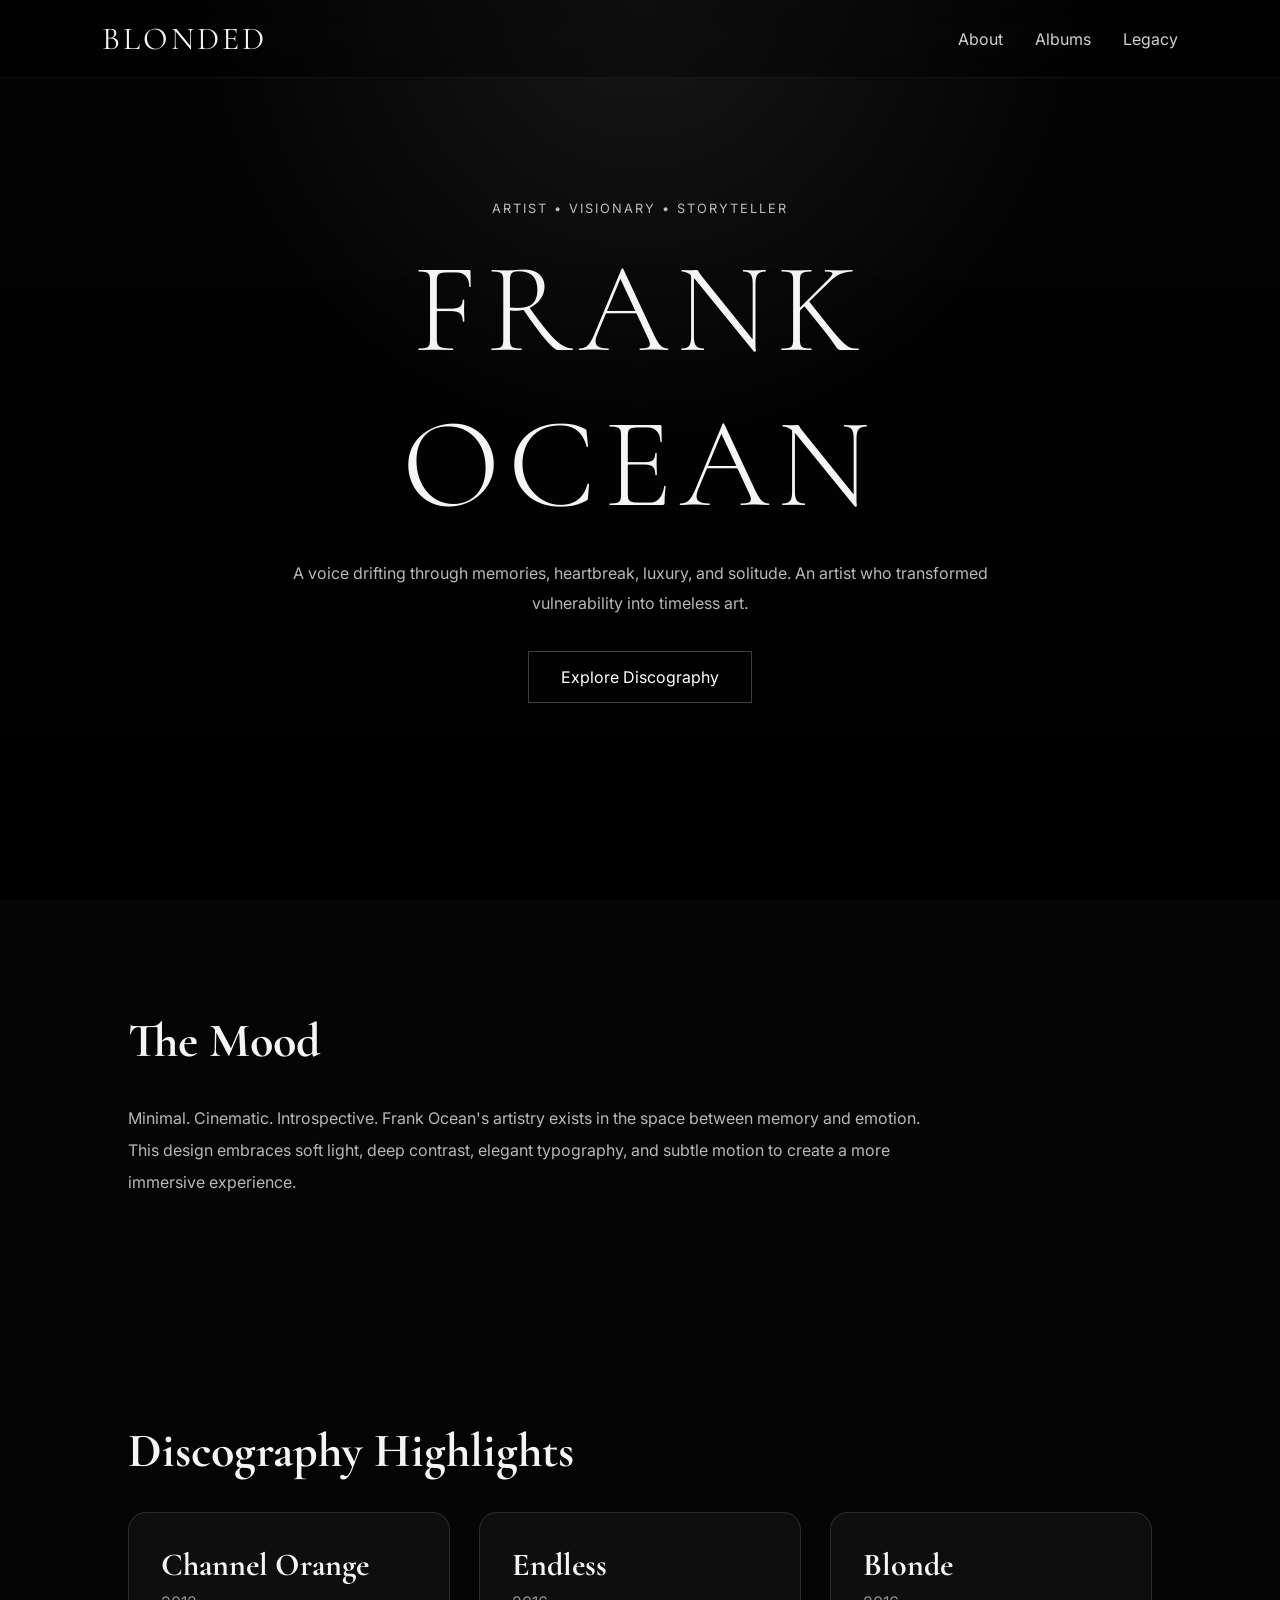
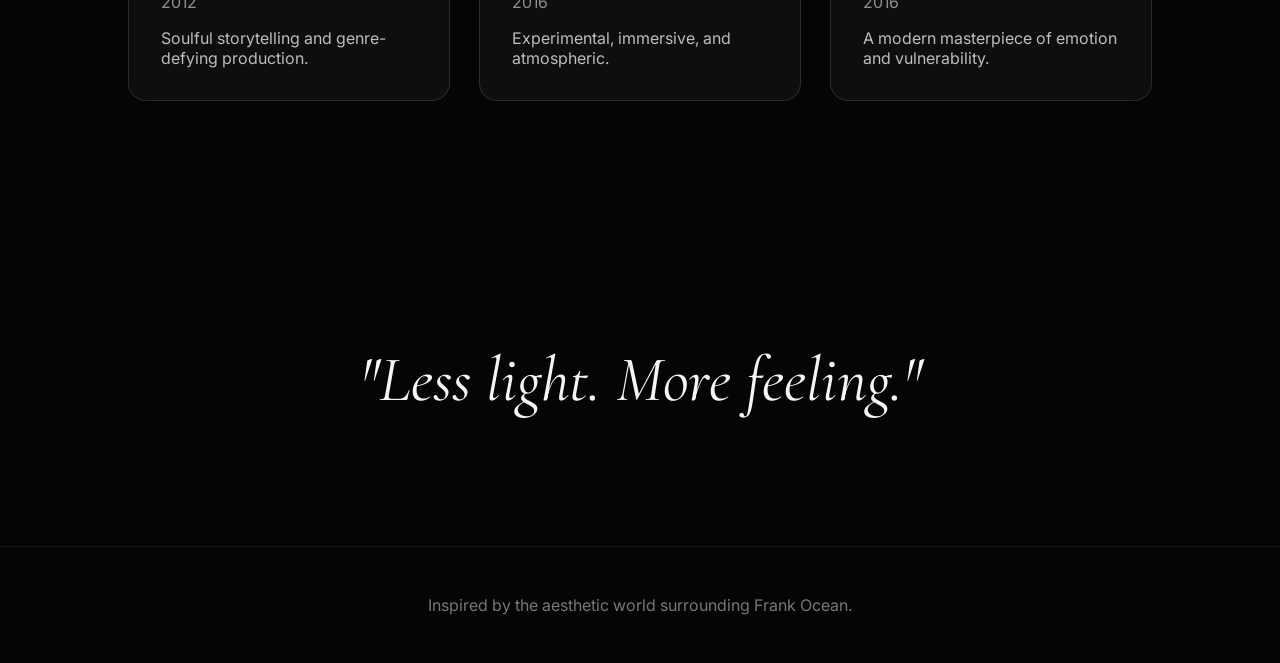
==== index.html @ 9915a0b8 "Add files via upload" ====
<!DOCTYPE html>
<html lang="en">
<head>
  <meta charset="UTF-8">
  <meta name="viewport" content="width=device-width, initial-scale=1.0">
  <title>Frank Ocean</title>

  <link rel="preconnect" href="https://fonts.googleapis.com">
  <link rel="preconnect" href="https://fonts.gstatic.com" crossorigin>
  <link href="https://fonts.googleapis.com/css2?family=Cormorant+Garamond:wght@300;400;600&family=Inter:wght@300;400;500;600&display=swap" rel="stylesheet">

  <link rel="stylesheet" href="styles.css">
</head>
<body>

<header>
  <nav class="navbar">
    <div class="logo">BLONDED</div>

    <ul class="nav-links">
      <li><a href="#about">About</a></li>
      <li><a href="#albums">Albums</a></li>
      <li><a href="#legacy">Legacy</a></li>
    </ul>
  </nav>
</header>

<main>
  <section class="hero">
    <div class="hero-content fade">
      <span class="hero-tag">Artist • Visionary • Storyteller</span>
      <h1>FRANK OCEAN</h1>

      <p>
        A voice drifting through memories, heartbreak, luxury, and solitude.
        An artist who transformed vulnerability into timeless art.
      </p>

      <a href="#albums" class="btn">Explore Discography</a>
    </div>
  </section>

  <section id="about" class="content-section fade">
    <h2 class="section-title">The Mood</h2>

    <p class="section-text">
      Minimal. Cinematic. Introspective. Frank Ocean's artistry exists in the
      space between memory and emotion. This design embraces soft light,
      deep contrast, elegant typography, and subtle motion to create a more
      immersive experience.
    </p>
  </section>

  <section id="albums" class="content-section fade">
    <h2 class="section-title">Discography Highlights</h2>

    <div class="albums-grid">
      <article class="album-card">
        <h3>Channel Orange</h3>
        <span>2012</span>
        <p>Soulful storytelling and genre-defying production.</p>
      </article>

      <article class="album-card">
        <h3>Endless</h3>
        <span>2016</span>
        <p>Experimental, immersive, and atmospheric.</p>
      </article>

      <article class="album-card">
        <h3>Blonde</h3>
        <span>2016</span>
        <p>A modern masterpiece of emotion and vulnerability.</p>
      </article>
    </div>
  </section>

  <section id="legacy" class="quote-section fade">
    <p>"Less light. More feeling."</p>
  </section>
</main>

<footer>
  <p>Inspired by the aesthetic world surrounding Frank Ocean.</p>
</footer>

<script>
const observer = new IntersectionObserver((entries) => {
  entries.forEach((entry) => {
    if (entry.isIntersecting) {
      entry.target.classList.add("show");
    }
  });
}, { threshold: 0.15 });

document.querySelectorAll(".fade").forEach((el) => observer.observe(el));
</script>

</body>
</html>
---- styles.css ----
*{
  margin:0;
  padding:0;
  box-sizing:border-box;
}

:root{
  --bg:#050505;
  --text:#f5f5f5;
  --muted:#b8b8b8;
  --card:rgba(255,255,255,.04);
  --border:rgba(255,255,255,.12);
}

html{
  scroll-behavior:smooth;
}

body{
  font-family:'Inter',sans-serif;
  color:var(--text);
  background:var(--bg);
  overflow-x:hidden;
}

body::before{
  content:"";
  position:fixed;
  inset:0;
  background:
    radial-gradient(circle at top, rgba(255,255,255,.08), transparent 40%),
    linear-gradient(to bottom, rgba(0,0,0,.15), rgba(0,0,0,.95));
  z-index:-2;
}

body::after{
  content:"";
  position:fixed;
  inset:0;
  background:url("https://images.unsplash.com/photo-1519608487953-e999c86e7455?auto=format&fit=crop&w=1500&q=80");
  background-size:cover;
  background-position:center;
  opacity:.1;
  filter:grayscale(100%);
  z-index:-3;
}

.navbar{
  position:fixed;
  top:0;
  width:100%;
  padding:1.2rem 8%;
  display:flex;
  justify-content:space-between;
  align-items:center;
  backdrop-filter:blur(14px);
  background:rgba(0,0,0,.35);
  border-bottom:1px solid rgba(255,255,255,.06);
  z-index:1000;
}

.logo{
  font-family:'Cormorant Garamond',serif;
  font-size:2rem;
  letter-spacing:3px;
}

.nav-links{
  display:flex;
  gap:2rem;
  list-style:none;
}

.nav-links a{
  color:#d0d0d0;
  text-decoration:none;
  transition:.3s;
}

.nav-links a:hover{
  color:white;
}

.hero{
  min-height:100vh;
  display:grid;
  place-items:center;
  text-align:center;
  padding:2rem;
}

.hero-content{
  max-width:850px;
}

.hero-tag{
  display:inline-block;
  margin-bottom:1rem;
  letter-spacing:2px;
  color:#bdbdbd;
  text-transform:uppercase;
  font-size:.8rem;
}

.hero h1{
  font-family:'Cormorant Garamond',serif;
  font-size:clamp(4rem,10vw,8rem);
  font-weight:300;
  letter-spacing:8px;
  margin-bottom:1rem;
}

.hero p{
  max-width:700px;
  margin:auto;
  color:var(--muted);
  line-height:1.9;
}

.btn{
  display:inline-block;
  margin-top:2rem;
  padding:.95rem 2rem;
  border:1px solid rgba(255,255,255,.25);
  color:white;
  text-decoration:none;
  transition:.35s;
}

.btn:hover{
  background:white;
  color:black;
  transform:translateY(-2px);
}

.content-section{
  padding:7rem 10%;
}

.section-title{
  font-family:'Cormorant Garamond',serif;
  font-size:3rem;
  margin-bottom:2rem;
}

.section-text{
  max-width:800px;
  color:var(--muted);
  line-height:2;
}

.albums-grid{
  display:grid;
  grid-template-columns:repeat(auto-fit,minmax(250px,1fr));
  gap:1.8rem;
}

.album-card{
  padding:2rem;
  background:var(--card);
  border:1px solid var(--border);
  border-radius:18px;
  transition:.35s;
}

.album-card:hover{
  transform:translateY(-8px);
  border-color:rgba(255,255,255,.3);
}

.album-card h3{
  font-family:'Cormorant Garamond',serif;
  font-size:2rem;
  margin-bottom:.5rem;
}

.album-card span{
  color:#8f8f8f;
}

.album-card p{
  margin-top:1rem;
  color:#bdbdbd;
}

.quote-section{
  text-align:center;
  padding:8rem 10%;
}

.quote-section p{
  font-family:'Cormorant Garamond',serif;
  font-size:clamp(2rem,5vw,4rem);
  font-style:italic;
}

footer{
  text-align:center;
  padding:3rem;
  color:#777;
  border-top:1px solid rgba(255,255,255,.08);
}

.fade{
  opacity:0;
  transform:translateY(40px);
  transition:all .9s ease;
}

.fade.show{
  opacity:1;
  transform:translateY(0);
}

@media (max-width:768px){
  .navbar{
    flex-direction:column;
    gap:1rem;
  }

  .nav-links{
    gap:1rem;
  }
}
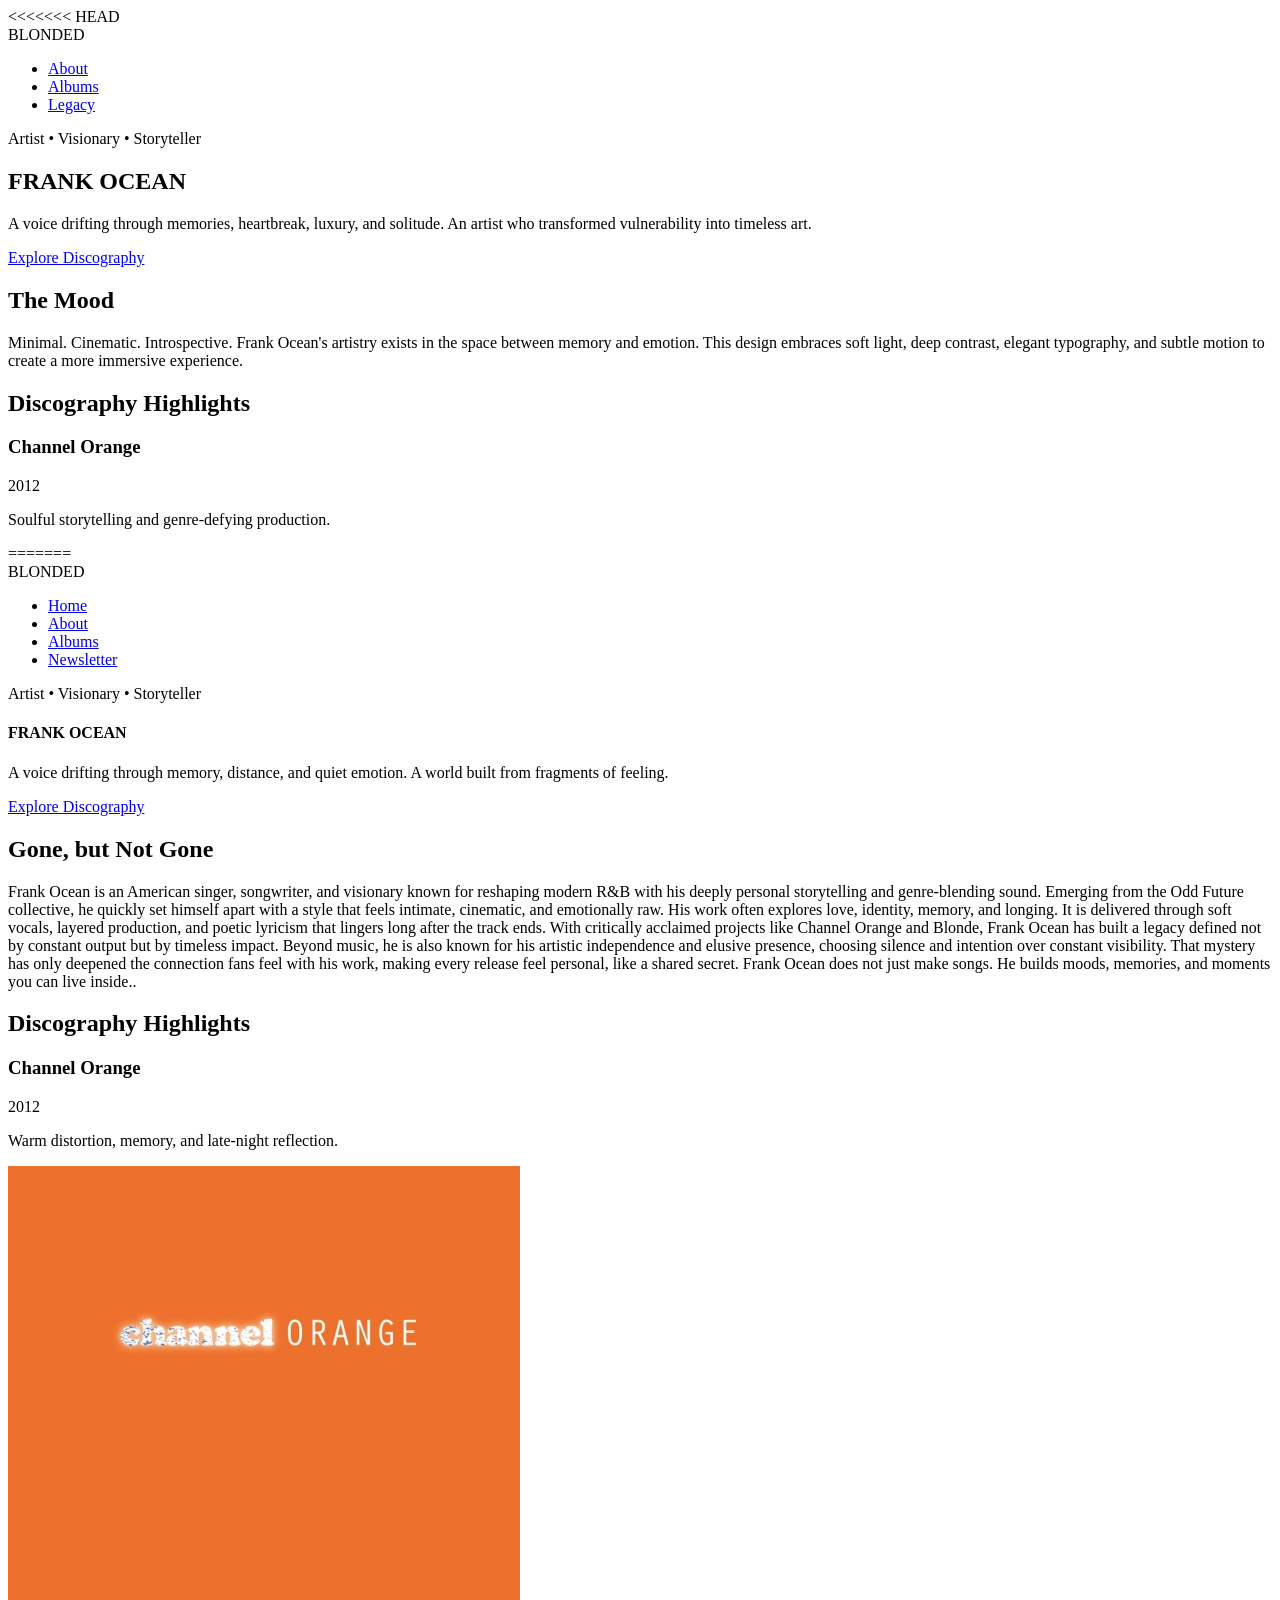
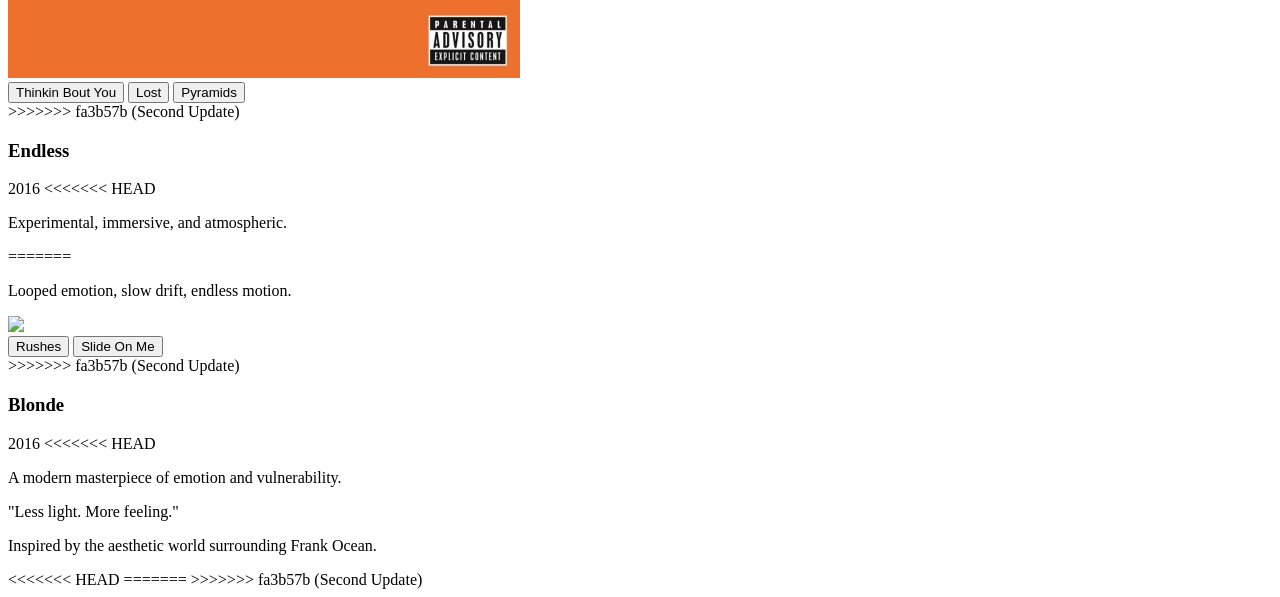
==== commit 4c21ad23: "Second Update" ====
--- a/index.html
+++ b/index.html
@@ -1,5 +1,6 @@
 <!DOCTYPE html>
 <html lang="en">
+<<<<<<< HEAD
 <head>
   <meta charset="UTF-8">
   <meta name="viewport" content="width=device-width, initial-scale=1.0">
@@ -59,17 +60,115 @@
         <h3>Channel Orange</h3>
         <span>2012</span>
         <p>Soulful storytelling and genre-defying production.</p>
+=======
+  
+  <head>
+    
+    <meta charset="UTF-8">
+    <meta name="viewport" content="width=device-width, initial-scale=1.0">
+    <title>Frank Ocean</title>
+
+    <link rel="preconnect" href="https://fonts.googleapis.com">
+    <link rel="preconnect" href="https://fonts.gstatic.com" crossorigin>
+    <link href="https://fonts.googleapis.com/css2?family=Cormorant+Garamond:wght@300;400;600&family=Inter:wght@300;400;500;600&display=swap" rel="stylesheet">
+    <link rel="stylesheet" href="styles.css">
+
+  </head>
+
+  <body>
+
+  <header>
+    <nav class="navbar">
+      <div class="logo">BLONDED</div>
+      <ul class="nav-links">
+        <li><a href="#home">Home</a></li>
+        <li><a href="#about">About</a></li>
+        <li><a href="#albums">Albums</a></li>
+        <li><a href="#newsletter">Newsletter</a></li>
+      </ul>
+    </nav>
+  </header>
+
+  <main>
+  
+<section id="home" class="home">
+  <div class="home-content fade">
+    <span class="home-tag">Artist • Visionary • Storyteller</span>
+    <h1>FRANK OCEAN</h1>
+    <p>
+      A voice drifting through memory, distance, and quiet emotion.
+      A world built from fragments of feeling.
+    </p>
+    <a href="#albums" class="btn">Explore Discography</a>
+  </div>
+</section>
+
+<section id="about" class="content-section fade">
+  <h2 class="section-title">Gone, but Not Gone</h2>
+  <p class="section-text"> Frank Ocean is an American singer, songwriter, and visionary known for reshaping modern R&B with his deeply personal storytelling and genre-blending sound. Emerging from the Odd Future collective, he quickly set himself apart with a style that feels intimate, cinematic, and emotionally raw. His work often explores love, identity, memory, and longing. It is delivered through soft vocals, layered production, and poetic lyricism that lingers long after the track ends. With critically acclaimed projects like Channel Orange and Blonde, Frank Ocean has built a legacy defined not by constant output but by timeless impact. Beyond music, he is also known for his artistic independence and elusive presence, choosing silence and intention over constant visibility. That mystery has only deepened the connection fans feel with his work, making every release feel personal, like a shared secret. Frank Ocean does not just make songs. He builds moods, memories, and moments you can live inside..</p>
+
+</section>
+
+<section id="albums" class="albums-section fade">
+  <div class="albums-container">
+
+    <h2 class="section-title">Discography Highlights</h2>
+
+    <div class="albums-grid">
+
+      <article class="album-card">
+        <h3>Channel Orange</h3>
+        <span>2012</span>
+        <p>Warm distortion, memory, and late-night reflection.</p>
+
+        <img src="imgs/channel ORANGE.jpg" class="album-thumb">
+
+        <div class="tracklist">
+
+          <button class="track-btn" data-title="Thinkin Bout You" data-audio="audio/thinkin.mp3" data-lyrics-id="thinkin">
+            Thinkin Bout You
+          </button>
+
+          <button class="track-btn" data-title="Lost" data-audio="audio/lost.mp3" data-lyrics-id="lost">
+            Lost
+          </button>
+
+          <button class="track-btn" data-title="Pyramids" data-audio="audio/pyramids.mp3" data-lyrics-id="pyramids">
+            Pyramids
+          </button>
+
+        </div>
+>>>>>>> fa3b57b (Second Update)
       </article>
 
       <article class="album-card">
         <h3>Endless</h3>
         <span>2016</span>
+<<<<<<< HEAD
         <p>Experimental, immersive, and atmospheric.</p>
+=======
+        <p>Looped emotion, slow drift, endless motion.</p>
+
+        <img src="imgs/endless.jpeg" class="album-thumb">
+
+        <div class="tracklist">
+
+          <button class="track-btn" data-title="Rushes" data-audio="audio/rushes.mp3" data-lyrics-id="rushes">
+            Rushes
+          </button>
+
+          <button class="track-btn" data-title="Slide On Me" data-audio="audio/slideonme.mp3" data-lyrics-id="slide">
+            Slide On Me
+          </button>
+
+        </div>
+>>>>>>> fa3b57b (Second Update)
       </article>
 
       <article class="album-card">
         <h3>Blonde</h3>
         <span>2016</span>
+<<<<<<< HEAD
         <p>A modern masterpiece of emotion and vulnerability.</p>
       </article>
     </div>
@@ -89,12 +188,164 @@
   entries.forEach((entry) => {
     if (entry.isIntersecting) {
       entry.target.classList.add("show");
+=======
+        <p>Soft heartbreak, blurred identity, ocean thoughts.</p>
+
+        <img src="imgs/blond.jpeg" class="album-thumb">
+
+        <div class="tracklist">
+
+          <button class="track-btn" data-title="Nikes" data-audio="audio/nikes.mp3" data-lyrics-id="nikes">
+            Nikes
+          </button>
+
+          <button class="track-btn" data-title="Ivy" data-audio="audio/ivy.mp3" data-lyrics-id="ivy">
+            Ivy
+          </button>
+
+          <button class="track-btn" data-title="Pink + White" data-audio="audio/pinkwhite.mp3" data-lyrics-id="pinkwhite">
+            Pink + White
+          </button>
+
+        </div>
+      </article>
+
+    </div>
+  </div>
+</section>
+
+<section id="newsletter" class="newsletter-section fade">
+  <div class="newsletter-content">
+  
+    <span class="newsletter-tag">Occasional updates</span>
+    
+    <h2 class="section-title">Stay in the Loop</h2>
+    
+    <p class="section-text">
+      No noise. No spam. Just quiet notes when something changes.
+    </p>
+
+    <form class="newsletter-form" action="newsletter.php" method="POST">
+      
+      <input type="email" name="email" placeholder="Enter your email address" required>
+
+      <button type="submit">Subscribe</button>
+
+    </form>
+
+    <p class="newsletter-footnote">
+      You can unsubscribe anytime.
+    </p>
+
+  </div>
+</section>
+    
+<div id="playerModal" class="player-modal">
+  <div class="player-content">
+
+    <button id="closePlayer" class="close-btn">✕</button>
+
+    <h2 id="songTitle">Now Playing</h2>
+
+    <audio id="audioPlayer" controls></audio>
+
+    <div id="lyricsBox"></div>
+
+  </div>
+</div>
+
+</main>
+
+<script>
+const observer = new IntersectionObserver((entries) => {
+  entries.forEach(entry => {
+    if (entry.isIntersecting) {
+      entry.target.classList.add("show");
+      observer.unobserve(entry.target);
+>>>>>>> fa3b57b (Second Update)
     }
   });
 }, { threshold: 0.15 });
 
+<<<<<<< HEAD
 document.querySelectorAll(".fade").forEach((el) => observer.observe(el));
+=======
+document.querySelectorAll(".fade").forEach(el => observer.observe(el));
+
+const modal = document.getElementById("playerModal");
+const audioPlayer = document.getElementById("audioPlayer");
+const songTitle = document.getElementById("songTitle");
+const lyricsBox = document.getElementById("lyricsBox");
+const closePlayer = document.getElementById("closePlayer");
+
+const lyricsDB = { 
+
+    thinkin: "[Verse 1] A tornado flew around my room before you came Excuse the mess it made, it usually doesn't rain in Southern California, much like Arizona My eyes don't shed tears, but boy, they pour [Pre-Chorus] When I'm thinkin' 'bout you, ooh, no, no, no I've been thinkin' 'bout you, you know, know, know I've been thinkin' 'bout you, do you think about me still? Do ya, do ya? [Chorus] Or do you not think so far ahead? 'Cause I been thinkin' 'bout forever, ooh Or do you not think so far ahead? 'Cause I been thinkin' 'bout forever, ooh [Verse 2] No, I don't like you, I just thought you were cool enough to kick it Got a beach house I could sell you in Idaho Since you think I don't love you, I just thought you were cute That's why I kissed you Got a fighter jet, I don't get to fly it though [Pre-Chorus] I'm lying down thinkin' 'bout you, ooh, no, no, no I've been thinkin' 'bout you, you know, know, know I've been thinkin' 'bout you, do you think about me still? (Do ya, do ya?) Do ya, do ya? (Do ya, do ya?) You might also like So Long, London Taylor Swift But Daddy I Love Him Taylor Swift Family Matters Drake [Chorus] Or do you not think so far ahead? 'Cause I been thinkin' 'bout forever, ooh Or do you not think so far ahead? 'Cause I been thinkin' 'bout forever, ooh [Bridge] Yes, of course I remember, how could I forget (How could I forget) How you feel? (How you feel?) You know you were my first time (Time) A new feel (Down) It won't ever get old, not in my soul, not in my spirit, keep it alive We'll go down this road 'til it turns from color to black and white [Chorus] Or do you not think so far ahead? 'Cause I been thinkin' 'bout forever, ooh Or do you not think so far ahead? 'Cause I been thinkin' 'bout forever, ooh",
+
+    lost: "[Verse 1] Double D, big full breasts on my baby (Yo, we goin' to Florida) Triple weight, couldn't weigh the love I've got for the girl And I just wanna know, why you ain't been goin' to work? Boss ain't workin' you like this, he can't take care of you like this [Chorus] Now you're lost, lost in the heat of it all Girl, you know you're lost, lost in the thrill of it all Miami, Amsterdam, Tokyo, Spain, lost Los Angeles, India, lost on a train, lost [Verse 2] Got on my buttercream silk shirt, and it's Versace (There he goes, one of God's own prototypes) Hand me my triple weight, so I can weigh the work I got on you, girl (Too weird to live and too rare to die) No, I don't really wish, I don't wish the titties would show No, have I ever, have I ever let you get caught? (Oh) [Chorus] Lost, lost in the heat of it all Girl, you know you're lost, lost in the thrill of it all Miami, Amsterdam, Tokyo, Spain, lost Los Angeles, India, lost on a train, lost [Verse 3] She's at a stove (Who?), can't believe I got her out here cookin' dope (Cookin' dope) I promise she'll be whippin' meals up for a family of her own some day Nothin' wrong, no, nothin' wrong with a lie (Nothin' wrong, ain't nothin' wrong, ooh) Nothin' wrong with another short plane ride through the sky, you and I (Ain't nothin' wrong, ain't nothin' wrong, up in the sky, just you and I) You might also like THE HEART PART 6 Drake Darling, I Tyler, The Creator Like Him Tyler, The Creator [Chorus] Lost (Ooh), lost in the heat of it all Girl, you know you're lost (Ooh), lost in the thrill of it all Miami, Amsterdam, Tokyo, Spain, lost (Ooh, ooh, ooh, ooh) Los Angeles, India, lost on a train, lost (Ooh, ooh, ooh, ooh) [Outro] Love lost, lost Love, love, love lost, lost Love, love, love lost Love, love, love lost Faith is the substance— ¡Manos arriba!— Any other channel on the—",
+
+    pyramids: "[Part I] [Chorus] Oh, oh, oh, oh Set the cheetahs on the loose Oh, oh, oh, oh There's a thief out on the move Oh, oh, oh, oh Underneath our legion's view Oh, oh, oh, oh They have taken Cleopatra [Bridge] Run, run, run, come back for my glory (Cleopatra, Cleopatra) Bring her back to me (Cleopatra, Cle-o-patra, Cleopatra) Run, run, run, the crown of our pharaoh (Cleopatra, Cleopatra) The throne of our queen is empty (Cle-o-patra, Cleopatra) [Verse 1] We'll run to the future, shining like diamonds In a rocky world, rocky-ky world Our skin like bronze and our hair like cashmere As we march to the rhythm on the palace floor, ah-ooh Chandeliers inside the pyramids tremble from the force Cymbals crash inside the pyramids, voices fill up the halls You might also like Darling, I Tyler, The Creator ALL RED Playboi Carti Thought I Was Dead Tyler, The Creator [Chorus] Oh, oh, oh, ooh Set the cheetahs on the loose Ayy, ayy, ayy There's a thief out on the move Oh, oh, oh, ooh Underneath our legion's view Ayy, ayy, ayy They have taken Cleopatra, Cleopatra [Verse 2] The jewel of Africa, jewel What good is a jewel that ain't still precious? How could you run off on me? How could you run off on us? You feel like God inside that gold I found you laying down with Samson and his full head of hair I found my black queen, Cleopatra, bad dreams, Cleopatra [Chorus] Oh, oh, woah Remove her, send the cheetahs to the tomb Oh, oh, woah Our war is over, our queen has met her doom Oh, no more She lives no more, a serpent's in her room Oh, no more He has killed Cleopatra, Cleopatra [Interlude] [Part II] [Verse 1] Big sun coming strong through the motel blinds Wake up to your girl For now, let's call her Cleopatra, Cleopatra I'll watch you fix your hair Then put your panties on in the mirror, Cleopatra Then your lipstick, Cleopatra Then your six-inch heels, catch her She's headed to the pyramid [Chorus] She's working at the pyramid tonight Working at the pyramid, ayy Working at the pyramid tonight, oh yeah Working at the pyramid, oh-ah Working at the pyramid tonight, yeah Working at the pyramid, oh Working at the pyramid tonight Working at the pyramid Working at the pyramid tonight [Verse 2] Pimpin' in my convos Bubbles in my champagne, let it be some jazz playing Top floor motel suite, twisting my cigars Floor model TV with the VCR Got rubies in my damn chain Whip ain't got no gas tank, but it still got woodgrain Got your girl working for me Hit the strip and my bill's paid, that keep my bills paid Hit the strip and my bill's paid, keep a nigga bills paid [Chorus] She's working at the pyramid tonight Working at the pyramid, ayy Working at the pyramid tonight, ayy Working at the pyramid, oh-ah Working at the pyramid tonight, yeah Working at the pyramid, ooh Working at the pyramid tonight Working at the pyramid [Verse 3] You showed up after work, I'm bathing your body Touch you in places only I know You're wet and you're warm just like our bathwater Can we make love before you go? The way you say my name makes me feel like I'm that nigga But I'm still unemployed You could say it's big, but you take it Ride cowgirl But your love ain't free no more, baby But your love ain't free no more [Chorus] She's working at the pyramid tonight Working at the pyramid, ayy Working at the pyramid tonight, oh yeah Working at the pyramid, that's right Working at the pyramid tonight, yeah Working at the pyramid, ooh Working at the pyramid tonight Working at the pyramid Working at the pyramid tonight",
+
+    rushes: "[Verse 1: Frank Ocean] Gonna be somebody, I follow Running showers, in a mist so cloudy Enough time to know, know nothing at all I see the lines (Walls) There's two lines (Walls) You'll live a life anew Tell me what you need from me? Gas money? And I did what I needed to, yeah To be kind Cut your teeth on sheets in Paris Hope the water's deep enough It's a rush to the head We've been here before (He's just like the water) The first time is not the past time I ain't felt this way in years [Bridge: Frank Ocean & Jazmine Sullivan] First, I was rushing for a wait This time, I'm waiting for a rush (Oh, help me up off my feet, yeah) Infatuation's your rush (Help me, help me, help me off my feet, yeah) (Do you wish you were me?) Keep pushing on 'em, never let 'em stop (Do you wish you were me?) All what happens to be, now it happens to me Upon his feet You might also like Family Matters Drake THE HEART PART 6 Drake loml Taylor Swift [Verse 2: Frank Ocean] Twin peaking, highs and lows We shaded off and on (Up on his feet) Bygones, but we're still here Riding in my two wheels I love the way you make me feel (I'll be up in a week) Bet you wish you was me? Might need some help on my feet Yeah, yeah, yeah, yeah, yeah, I be up to my feet I'll wake up in a week Wake me up in a week (It's like driving 'round, stroke me, suck me, pipe me down) (Two is a crowd, quieting down) (Bite me down, pad me down, do whatever to fly me down) [Outro: Frank Ocean] What stays and what— What's gone and what's here still? And what's here still? Riding my two wheels They're gone and you're still here, ridin' They're gone and you're still here, riding my two wheels I love the way you make me feel",
+
+    slide: "[Intro] Gotta rinse off out here I can't see your diamonds I need a week in paradise I went god mode all year I can't see so cloudy Paradiso laundries I keep the cheats on all year Sometime in heaven You still behind like ancestor All on your mood board all year I went god mode about it You ain't got no muscles, lil' nigga I ain't in the mood for it all year I keep the cheats on always Wrong side of average [Chorus] Now when you slide on me, you slide on me You slide off, oh, peace out, yeah, yeah That's a free slide on me, first time's on me Next time won't be, oh, yeah, yeah [Verse] For your mentality You play ball, you run five-on-five, least three times a week Glen Park, down the street Waiting on you to tire, retire with victory Play so savagely Always fighting with them you grew up with When you lose, you don't cry, but you low-key sad to see, uh-ah-uh If we cut like some champions, you'll redeem yourself You'll sleep happily, uh-ah-uh Smilin', I'm still working while you dream, pop I could never let a scene stop, smilin' on me I don't think they get the point, pop They forgettin' that it's me, akh Akhi, tell 'em I ain't gone, wallahi I'm just all day runnin' numbers How the fuck you think I live? Too many heads waiting for my downfall They're like, Something's gotta give Boys in the building give me updates like they know the weather If you ain't in the streets, you can't see the sky, I'm out here I could see the sky, and it's paradise On the regular You might also like In Here Somewhere Frank Ocean Rushes Frank Ocean Florida Frank Ocean [Chorus] And when you slide on me, you slide on me You slide on, oh, slide, yeah, yeah Now when you slide on me, you slide on me First time on me, oh, yeah, yeah [Outro] This is for when you change your mind and slide back this way This is for that night when setbacks won't let that much fade Guess you can't blame the ones you choose Blah, blah (Blur), blah (Blur) Blah, blah, blah (Blur) Blah, blah, blah (Blur) Blah, blah, blah, blah",
+
+    nikes: "[Verse 1: Frank Ocean] These bitches want Nikes They looking for a check Tell 'em it ain't likely Said she need a ring like Carmelo You must be on that white like Othello All you want is Nikes, but the real ones Just like you, just like me I don't play, I don't make time But if you need dick, I got you And I yam from the line Pour up for A$AP, R.I.P. Pimp C R.I.P. Trayvon, that nigga look just like me Woo, fuckin' buzzin', woo That my little cousin, he got a little trade His girl keep the scales, a little mermaid We out by the pool, some little mermaids Me and them gel like twigs with them bangs Now that's a real mermaid You been holding your breath, weighted down Punk madre, punk papá He don't care for me, but he cares for me And that's good enough We don't talk much or nothin' But when we talkin' 'bout somethin' We have good discussion I met his friends last week Feels like they're up to somethin' That's good for us You might also like Sticky Tyler, The Creator Judge Judy Tyler, The Creator Take Your Mask Off Tyler, The Creator [Verse 2: Frank Ocean] We'll let you guys prophesy We'll let you guys prophesy We gon' see the future first We'll let you guys prophesy We gon' see the future first Living so the last night feels like a past life Speaking of the don't know what got into people Devil be possessin' homies Demons try to body-jump Why you think I'm in this bitch wearing a fucking yarmulke? Acid on me like the rain Weed crumbles into glitter Rain, glitter We laid out on this wet floor Away turf, no Astro' Mesmerized how the strobes glow Look at all the people feet dance I know that your nigga came witcha But he ain't witcha We only human, and it's humid in these Balmains I mean, my balls stickin' in my jeans We breathin' pheromones, Amber Rose Sippin' pink-gold lemonades Feelin' [Outro: Frank Ocean & Amber Coffman, Frank Ocean] I may be younger, but I'll look after you (Prophesy) We're not in love, but I'll make love to you (Prophesy) When you're not here, I'll save some for you I'm not him, but I'll mean somethin' to you I'll mean something too I'll mean something too You got a roommate, he'll hear what we do It's only awkward if you're fuckin' him too [Verse 3: KOHH]",
+
+    ivy: "[Chorus] I thought that I was dreamin' when you said you love me The start of nothin' I had no chance to prepare, I couldn't see you comin' The start of nothin' Ooh, I could hate you now It's quite alright to hate me now When we both know that deep down The feeling still deep down is good [Verse 1] If I could see through walls, I could see you're fakin' If you could see my thoughts, you would see our faces Safe in my rental like an armored truck back then We didn't give a fuck back then I ain't a kid no more We'll never be those kids again We'd drive to Syd's Had the X6 back then, back then No matter what I did, my waves wouldn't dip back then Everything sucked back then, we were friends [Chorus] I thought that I was dreamin' when you said you love me The start of nothin' I had no chance to prepare, I couldn't see you comin' The start of nothin' Ooh, I could hate you now It's quite alright to hate me now But we both know that deep down The feeling still deep down is good You might also like THE HEART PART 6 Drake Not Like Us Kendrick Lamar Family Matters Drake [Verse 2] In the halls of your hotel Arm around my shoulder so I could tell How much I meant to you, meant it sincere back then We had time to kill back then You ain't a kid no more, we'll never be those kids again It's not the same, ivory's illegal, don't you remember? [Bridge] I broke your heart last week You'll probably feel better by the weekend Still remember, had you going crazy Screamin' my name, the feeling deep down is good [Chorus] I thought that I was dreamin' when you said you love me The start of nothin' Had no chance to prepare, couldn't see you comin' And we started from nothin' Ooh, I could hate you now It's alright to hate me now We both know that deep down The feeling still deep down is good [Outro] All the things I didn't mean to say, I didn't mean to do There were things you didn't need to say, did you mean to? Mean to? I've been dreamin' of you, dreamin' of you I've been dreamin' of you, dreamin' of you I've been dreamin', dreamin'",
+
+    pinkwhite: "[Intro: Frank Ocean] Yeah, yeah, oh (Woo) Yeah, yeah, yeah [Verse 1: Frank Ocean] That's the way every day goes Every time we've no control If the sky is pink and white If the ground is black and yellow It's the same way you showed me Nod my head, don't close my eyes Halfway on a slow move It's the same way you showed me If you could fly, then you'd feel south Up north's getting cold soon The way it is, we're on land So I'm someone to hold true Keep you cool when it's still alive Won't let you down when it's all ruin Just the same way you showed me, showed me [Chorus: Frank Ocean] You showed me love Glory from above Regard, my dear It's all downhill from here You might also like THE HEART PART 6 Drake Family Matters Drake Sticky Tyler, The Creator [Verse 2: Frank Ocean] In the wake of a hurricane Dark skin of a summer shade Nosedive in the flood lines Tall tower of milk crates It's the same way you showed me Cannonball off the porch side Older kids trying off the roof Just the same way you showed me (You showed) If you could die and come back to life Up for air from the swimming pool You'd kneel down to the dry land Kiss the earth that birthed you Gave you tools just to stay alive And make it out when the sun is ruined That's the same way you showed me, showed me [Chorus: Frank Ocean, Frank Ocean & Beyoncé] You showed me love (Ah) Glory from above Regard, my dear (Ah) It's all downhill from here [Outro: Frank Ocean, Frank Ocean & Beyoncé] Remember life, remember how it was? (Ah) Climb trees, Michael Jackson, all ends here (Recalling) Say what up to Matthew, to Shoob (Ooh) Say what up to Danny Say what up to life, immortality (Ah, yeah) Bending up my Nikes Running out of the Melpomene, nicotine (Ah, yeah) Stealing granny cigs (Take it easy) Gimme something sweet Bitch, I might like immortality (Woo) This is life, life immortality"
+
+};
+
+document.querySelectorAll(".track-btn").forEach(track => {
+
+  track.addEventListener("click", () => {
+
+    const id = track.dataset.lyricsId;
+
+    songTitle.textContent = track.dataset.title;
+
+    audioPlayer.pause();
+    audioPlayer.currentTime = 0;
+    audioPlayer.src = track.dataset.audio;
+    audioPlayer.load();
+
+    modal.classList.add("active");
+
+    lyricsBox.style.opacity = 0;
+
+    setTimeout(() => {
+      lyricsBox.textContent = lyricsDB[id] || "";
+      lyricsBox.style.opacity = 1;
+    }, 150);
+
+    audioPlayer.play().catch(err => {
+      console.log("Play blocked or failed:", err);
+    });
+
+  });
+
+});
+
+closePlayer.addEventListener("click", () => {
+  modal.classList.remove("active");
+  audioPlayer.pause();
+});
+
+modal.addEventListener("click", (e) => {
+  if (e.target === modal) {
+    modal.classList.remove("active");
+    audioPlayer.pause();
+  }
+});
+>>>>>>> fa3b57b (Second Update)
 </script>
 
 </body>
 </html>
+<<<<<<< HEAD
+=======
+
+
+>>>>>>> fa3b57b (Second Update)
--- a/styles.css
+++ b/styles.css
@@ -1,29 +1,52 @@
+<<<<<<< HEAD
+=======
+
+>>>>>>> fa3b57b (Second Update)
 *{
   margin:0;
   padding:0;
   box-sizing:border-box;
 }
+<<<<<<< HEAD
 
 :root{
+=======
+:root
+{
+>>>>>>> fa3b57b (Second Update)
   --bg:#050505;
   --text:#f5f5f5;
   --muted:#b8b8b8;
   --card:rgba(255,255,255,.04);
   --border:rgba(255,255,255,.12);
 }
+<<<<<<< HEAD
 
 html{
   scroll-behavior:smooth;
 }
 
 body{
+=======
+html
+{
+  scroll-behavior:smooth;
+}
+body
+{
+>>>>>>> fa3b57b (Second Update)
   font-family:'Inter',sans-serif;
   color:var(--text);
   background:var(--bg);
   overflow-x:hidden;
 }
+<<<<<<< HEAD
 
 body::before{
+=======
+body::before
+{
+>>>>>>> fa3b57b (Second Update)
   content:"";
   position:fixed;
   inset:0;
@@ -32,8 +55,13 @@
     linear-gradient(to bottom, rgba(0,0,0,.15), rgba(0,0,0,.95));
   z-index:-2;
 }
+<<<<<<< HEAD
 
 body::after{
+=======
+body::after
+{
+>>>>>>> fa3b57b (Second Update)
   content:"";
   position:fixed;
   inset:0;
@@ -44,8 +72,13 @@
   filter:grayscale(100%);
   z-index:-3;
 }
+<<<<<<< HEAD
 
 .navbar{
+=======
+.navbar
+{
+>>>>>>> fa3b57b (Second Update)
   position:fixed;
   top:0;
   width:100%;
@@ -58,42 +91,76 @@
   border-bottom:1px solid rgba(255,255,255,.06);
   z-index:1000;
 }
+<<<<<<< HEAD
 
 .logo{
+=======
+.logo
+{
+>>>>>>> fa3b57b (Second Update)
   font-family:'Cormorant Garamond',serif;
   font-size:2rem;
   letter-spacing:3px;
 }
+<<<<<<< HEAD
 
 .nav-links{
+=======
+.nav-links
+{
+>>>>>>> fa3b57b (Second Update)
   display:flex;
   gap:2rem;
   list-style:none;
 }
+<<<<<<< HEAD
 
 .nav-links a{
+=======
+.nav-links a
+{
+>>>>>>> fa3b57b (Second Update)
   color:#d0d0d0;
   text-decoration:none;
   transition:.3s;
 }
+<<<<<<< HEAD
 
 .nav-links a:hover{
   color:white;
 }
 
 .hero{
+=======
+.nav-links a:hover
+{
+  color:white;
+}
+
+.home
+{
+>>>>>>> fa3b57b (Second Update)
   min-height:100vh;
   display:grid;
   place-items:center;
   text-align:center;
   padding:2rem;
 }
+<<<<<<< HEAD
 
 .hero-content{
   max-width:850px;
 }
 
 .hero-tag{
+=======
+.home-content
+{
+  max-width:850px;
+}
+.home-tag
+{
+>>>>>>> fa3b57b (Second Update)
   display:inline-block;
   margin-bottom:1rem;
   letter-spacing:2px;
@@ -101,23 +168,38 @@
   text-transform:uppercase;
   font-size:.8rem;
 }
+<<<<<<< HEAD
 
 .hero h1{
+=======
+.home h1
+{
+>>>>>>> fa3b57b (Second Update)
   font-family:'Cormorant Garamond',serif;
   font-size:clamp(4rem,10vw,8rem);
   font-weight:300;
   letter-spacing:8px;
   margin-bottom:1rem;
 }
+<<<<<<< HEAD
 
 .hero p{
+=======
+.home p
+{
+>>>>>>> fa3b57b (Second Update)
   max-width:700px;
   margin:auto;
   color:var(--muted);
   line-height:1.9;
 }
+<<<<<<< HEAD
 
 .btn{
+=======
+.btn
+{
+>>>>>>> fa3b57b (Second Update)
   display:inline-block;
   margin-top:2rem;
   padding:.95rem 2rem;
@@ -126,29 +208,53 @@
   text-decoration:none;
   transition:.35s;
 }
+<<<<<<< HEAD
 
 .btn:hover{
+=======
+.btn:hover
+{
+>>>>>>> fa3b57b (Second Update)
   background:white;
   color:black;
   transform:translateY(-2px);
 }
 
+<<<<<<< HEAD
 .content-section{
   padding:7rem 10%;
 }
 
 .section-title{
+=======
+.content-section
+{
+  min-height:100vh;
+  display:flex;
+  flex-direction:column;
+  justify-content:center;
+  padding:7rem 10%;
+}
+.section-title
+{
+>>>>>>> fa3b57b (Second Update)
   font-family:'Cormorant Garamond',serif;
   font-size:3rem;
   margin-bottom:2rem;
 }
+<<<<<<< HEAD
 
 .section-text{
+=======
+.section-text
+{
+>>>>>>> fa3b57b (Second Update)
   max-width:800px;
   color:var(--muted);
   line-height:2;
 }
 
+<<<<<<< HEAD
 .albums-grid{
   display:grid;
   grid-template-columns:repeat(auto-fit,minmax(250px,1fr));
@@ -202,17 +308,262 @@
 }
 
 .fade{
+=======
+.albums-section
+{
+  min-height:100vh;
+  display:flex;
+  align-items:center;
+  justify-content:center;
+  padding:1rem 10% 7rem;
+}
+.albums-container
+{
+  width:100%;
+}
+.albums-grid
+{
+  display:grid;
+  grid-template-columns:repeat(auto-fit, minmax(280px, 1fr));
+  gap:2rem;
+  width:100%;
+}
+.album-card
+{
+  position:relative;
+  padding:2rem;
+  background:var(--card);
+  border-radius:18px;
+  text-align:center;
+  display:flex;
+  flex-direction:column;
+  align-items:center;
+  gap:1.4rem;
+  transition:.3s ease;
+
+  overflow:visible;
+  z-index:1;
+  backface-visibility:hidden;
+  transform:translateZ(0);
+}
+.album-card::after
+{
+  content:"";
+  position:absolute;
+  inset:0;
+  border:1px solid rgba(255,255,255,.12);
+  border-radius:18px;
+  pointer-events:none;
+  transition:0.3s ease;
+}
+.album-card:hover
+{
+  transform:translateY(-8px);
+  z-index:100;
+}
+.album-card:hover::after
+{
+  border-color:rgba(255,255,255,.3);
+}
+.album-thumb
+{
+  width:100%;
+  max-width:220px;
+  aspect-ratio:1/1;
+  object-fit:cover;
+  border-radius:12px;
+  border:1px solid rgba(255,255,255,.1);
+  transition:.35s;
+}
+.album-card:hover .album-thumb
+{
+  transform:scale(1.03);
+  box-shadow:0 0 40px rgba(255,255,255,.06);
+}
+
+.tracklist
+{
+  position:absolute;
+  top:100%;
+  left:0;
+  right:0;
+
+  width:100%;
+  box-sizing:border-box;
+
+  opacity:0;
+  visibility:hidden;
+  transform:translateY(-6px);
+
+  background:linear-gradient(
+    to bottom,
+    rgba(15,15,15,.98),
+    rgba(10,10,10,.98)
+  );
+
+  border:none; 
+
+  border-radius:0 0 18px 18px;
+
+  padding:1rem;
+  max-height:350px;
+  overflow-y:auto;
+
+  box-shadow:
+    0 20px 50px rgba(0,0,0,.7),
+    0 0 30px rgba(255,255,255,.05);
+
+  z-index:20;
+
+  transition:all .3s ease;
+}
+.tracklist::-webkit-scrollbar 
+{
+  width: 6px;
+}
+.tracklist::-webkit-scrollbar-track
+{
+  background: transparent;
+}
+.tracklist::-webkit-scrollbar-thumb 
+{
+  background: rgba(255,255,255,0.25);
+  border-radius: 10px;
+}
+.tracklist::-webkit-scrollbar-thumb:hover 
+{
+  background: rgba(255,255,255,0.5);
+}
+
+.album-card:hover .tracklist
+{
+  opacity:1;
+  visibility:visible;
+  transform:translateY(-16px);
+
+  border-left:1.95px solid rgba(255,255,255,.3);
+  border-right:1.95px solid rgba(255,255,255,.3);
+  border-bottom:1.95px solid rgba(255,255,255,.3);
+}
+
+.track-btn
+{
+  width:100%;
+  padding:1rem;
+  margin:.4rem 0;
+
+  background:rgba(255,255,255,.05);
+  border:1px solid rgba(255,255,255,.08);
+  border-radius:12px;
+
+  color:#f5f5f5;
+  text-align:left;
+
+  cursor:pointer;
+  transition:.25s ease;
+}
+.track-btn::after
+{
+  content:"▶";
+  font-size:.75rem;
+  opacity:.35;
+  float:right;
+}
+
+.track-btn:hover
+{
+  background:rgba(255,255,255,.08);
+  transform:translateX(4px);
+}
+
+.player-modal
+{
+  position:fixed;
+  inset:0;
+  display:none;
+  align-items:center;
+  justify-content:center;
+
+  background:rgba(0,0,0,.9);
+  backdrop-filter:blur(10px);
+  z-index:9999;
+}
+
+.player-modal.active
+{
+  display:flex;
+}
+
+.player-content
+{
+  width:min(700px,90vw);
+  max-height:85vh;
+  overflow:hidden;
+
+  background:#111;
+  border:1px solid rgba(255,255,255,.1);
+  border-radius:20px;
+  padding:2rem;
+}
+
+.close-btn
+{
+  float:right;
+  background:none;
+  border:none;
+  color:white;
+  font-size:1.5rem;
+  cursor:pointer;
+}
+
+#audioPlayer
+{
+  width:100%;
+  margin:1rem 0;
+}
+
+#lyricsBox
+{
+  max-height:300px;
+  overflow-y:auto;
+  color:#d6d6d6;
+  line-height:1.8;
+  padding-right:10px;
+}#lyricsBox::-webkit-scrollbar 
+{
+  width: 6px;
+}
+
+#lyricsBox::-webkit-scrollbar-thumb 
+{
+  background: rgba(255,255,255,0.2);
+  border-radius: 10px;
+}
+
+.fade
+{
+>>>>>>> fa3b57b (Second Update)
   opacity:0;
   transform:translateY(40px);
   transition:all .9s ease;
 }
 
+<<<<<<< HEAD
 .fade.show{
+=======
+.fade.show
+{
+>>>>>>> fa3b57b (Second Update)
   opacity:1;
   transform:translateY(0);
 }
 
+<<<<<<< HEAD
 @media (max-width:768px){
+=======
+@media (max-width:768px)
+{
+>>>>>>> fa3b57b (Second Update)
   .navbar{
     flex-direction:column;
     gap:1rem;
@@ -221,4 +572,83 @@
   .nav-links{
     gap:1rem;
   }
-}
+<<<<<<< HEAD
+}
+=======
+} 
+.newsletter-section 
+{
+  height: 100vh;
+  display: flex;
+  align-items: center;
+  justify-content: center;
+  padding: 40px;
+  text-align: center;
+}
+.newsletter-content 
+{
+  max-width: 380px;
+  width: 100%;
+}
+.newsletter-tag 
+{
+  display: block;
+  font-size: 12px;
+  letter-spacing: 2px;
+  text-transform: uppercase;
+  opacity: 0.6;
+  margin-bottom: 15px;
+}
+.newsletter-form 
+{
+  display: flex;
+  flex-direction: column;
+  gap: 12px;
+  margin-top: 25px;
+  width: 100%;
+}
+
+.newsletter-form input,
+.newsletter-form button 
+{
+  width: 100%;
+  box-sizing: border-box;
+}
+
+.newsletter-form input 
+{
+  padding: 14px;
+  border: none;
+  border-bottom: 1px solid #aaa;
+  background: transparent;
+  color: #fff;
+  font-size: 15px;
+  outline: none;
+  text-align: center;
+}
+
+.newsletter-form button 
+{
+  padding: 14px;
+  border: 1px solid #fff;
+  background: transparent;
+  color: #fff;
+  cursor: pointer;
+  transition: 0.3s ease;
+  font-size: 14px;
+  letter-spacing: 1px;
+}
+
+.newsletter-form button:hover 
+{
+  background: #fff;
+  color: #000;
+}
+
+.newsletter-footnote 
+{
+  margin-top: 18px;
+  font-size: 12px;
+  opacity: 0.5;
+}
+>>>>>>> fa3b57b (Second Update)
--- a/styles.css
+++ b/styles.css
@@ -1,29 +1,52 @@
+<<<<<<< HEAD
+=======
+
+>>>>>>> fa3b57b (Second Update)
 *{
   margin:0;
   padding:0;
   box-sizing:border-box;
 }
+<<<<<<< HEAD
 
 :root{
+=======
+:root
+{
+>>>>>>> fa3b57b (Second Update)
   --bg:#050505;
   --text:#f5f5f5;
   --muted:#b8b8b8;
   --card:rgba(255,255,255,.04);
   --border:rgba(255,255,255,.12);
 }
+<<<<<<< HEAD
 
 html{
   scroll-behavior:smooth;
 }
 
 body{
+=======
+html
+{
+  scroll-behavior:smooth;
+}
+body
+{
+>>>>>>> fa3b57b (Second Update)
   font-family:'Inter',sans-serif;
   color:var(--text);
   background:var(--bg);
   overflow-x:hidden;
 }
+<<<<<<< HEAD
 
 body::before{
+=======
+body::before
+{
+>>>>>>> fa3b57b (Second Update)
   content:"";
   position:fixed;
   inset:0;
@@ -32,8 +55,13 @@
     linear-gradient(to bottom, rgba(0,0,0,.15), rgba(0,0,0,.95));
   z-index:-2;
 }
+<<<<<<< HEAD
 
 body::after{
+=======
+body::after
+{
+>>>>>>> fa3b57b (Second Update)
   content:"";
   position:fixed;
   inset:0;
@@ -44,8 +72,13 @@
   filter:grayscale(100%);
   z-index:-3;
 }
+<<<<<<< HEAD
 
 .navbar{
+=======
+.navbar
+{
+>>>>>>> fa3b57b (Second Update)
   position:fixed;
   top:0;
   width:100%;
@@ -58,42 +91,76 @@
   border-bottom:1px solid rgba(255,255,255,.06);
   z-index:1000;
 }
+<<<<<<< HEAD
 
 .logo{
+=======
+.logo
+{
+>>>>>>> fa3b57b (Second Update)
   font-family:'Cormorant Garamond',serif;
   font-size:2rem;
   letter-spacing:3px;
 }
+<<<<<<< HEAD
 
 .nav-links{
+=======
+.nav-links
+{
+>>>>>>> fa3b57b (Second Update)
   display:flex;
   gap:2rem;
   list-style:none;
 }
+<<<<<<< HEAD
 
 .nav-links a{
+=======
+.nav-links a
+{
+>>>>>>> fa3b57b (Second Update)
   color:#d0d0d0;
   text-decoration:none;
   transition:.3s;
 }
+<<<<<<< HEAD
 
 .nav-links a:hover{
   color:white;
 }
 
 .hero{
+=======
+.nav-links a:hover
+{
+  color:white;
+}
+
+.home
+{
+>>>>>>> fa3b57b (Second Update)
   min-height:100vh;
   display:grid;
   place-items:center;
   text-align:center;
   padding:2rem;
 }
+<<<<<<< HEAD
 
 .hero-content{
   max-width:850px;
 }
 
 .hero-tag{
+=======
+.home-content
+{
+  max-width:850px;
+}
+.home-tag
+{
+>>>>>>> fa3b57b (Second Update)
   display:inline-block;
   margin-bottom:1rem;
   letter-spacing:2px;
@@ -101,23 +168,38 @@
   text-transform:uppercase;
   font-size:.8rem;
 }
+<<<<<<< HEAD
 
 .hero h1{
+=======
+.home h1
+{
+>>>>>>> fa3b57b (Second Update)
   font-family:'Cormorant Garamond',serif;
   font-size:clamp(4rem,10vw,8rem);
   font-weight:300;
   letter-spacing:8px;
   margin-bottom:1rem;
 }
+<<<<<<< HEAD
 
 .hero p{
+=======
+.home p
+{
+>>>>>>> fa3b57b (Second Update)
   max-width:700px;
   margin:auto;
   color:var(--muted);
   line-height:1.9;
 }
+<<<<<<< HEAD
 
 .btn{
+=======
+.btn
+{
+>>>>>>> fa3b57b (Second Update)
   display:inline-block;
   margin-top:2rem;
   padding:.95rem 2rem;
@@ -126,29 +208,53 @@
   text-decoration:none;
   transition:.35s;
 }
+<<<<<<< HEAD
 
 .btn:hover{
+=======
+.btn:hover
+{
+>>>>>>> fa3b57b (Second Update)
   background:white;
   color:black;
   transform:translateY(-2px);
 }
 
+<<<<<<< HEAD
 .content-section{
   padding:7rem 10%;
 }
 
 .section-title{
+=======
+.content-section
+{
+  min-height:100vh;
+  display:flex;
+  flex-direction:column;
+  justify-content:center;
+  padding:7rem 10%;
+}
+.section-title
+{
+>>>>>>> fa3b57b (Second Update)
   font-family:'Cormorant Garamond',serif;
   font-size:3rem;
   margin-bottom:2rem;
 }
+<<<<<<< HEAD
 
 .section-text{
+=======
+.section-text
+{
+>>>>>>> fa3b57b (Second Update)
   max-width:800px;
   color:var(--muted);
   line-height:2;
 }
 
+<<<<<<< HEAD
 .albums-grid{
   display:grid;
   grid-template-columns:repeat(auto-fit,minmax(250px,1fr));
@@ -202,17 +308,262 @@
 }
 
 .fade{
+=======
+.albums-section
+{
+  min-height:100vh;
+  display:flex;
+  align-items:center;
+  justify-content:center;
+  padding:1rem 10% 7rem;
+}
+.albums-container
+{
+  width:100%;
+}
+.albums-grid
+{
+  display:grid;
+  grid-template-columns:repeat(auto-fit, minmax(280px, 1fr));
+  gap:2rem;
+  width:100%;
+}
+.album-card
+{
+  position:relative;
+  padding:2rem;
+  background:var(--card);
+  border-radius:18px;
+  text-align:center;
+  display:flex;
+  flex-direction:column;
+  align-items:center;
+  gap:1.4rem;
+  transition:.3s ease;
+
+  overflow:visible;
+  z-index:1;
+  backface-visibility:hidden;
+  transform:translateZ(0);
+}
+.album-card::after
+{
+  content:"";
+  position:absolute;
+  inset:0;
+  border:1px solid rgba(255,255,255,.12);
+  border-radius:18px;
+  pointer-events:none;
+  transition:0.3s ease;
+}
+.album-card:hover
+{
+  transform:translateY(-8px);
+  z-index:100;
+}
+.album-card:hover::after
+{
+  border-color:rgba(255,255,255,.3);
+}
+.album-thumb
+{
+  width:100%;
+  max-width:220px;
+  aspect-ratio:1/1;
+  object-fit:cover;
+  border-radius:12px;
+  border:1px solid rgba(255,255,255,.1);
+  transition:.35s;
+}
+.album-card:hover .album-thumb
+{
+  transform:scale(1.03);
+  box-shadow:0 0 40px rgba(255,255,255,.06);
+}
+
+.tracklist
+{
+  position:absolute;
+  top:100%;
+  left:0;
+  right:0;
+
+  width:100%;
+  box-sizing:border-box;
+
+  opacity:0;
+  visibility:hidden;
+  transform:translateY(-6px);
+
+  background:linear-gradient(
+    to bottom,
+    rgba(15,15,15,.98),
+    rgba(10,10,10,.98)
+  );
+
+  border:none; 
+
+  border-radius:0 0 18px 18px;
+
+  padding:1rem;
+  max-height:350px;
+  overflow-y:auto;
+
+  box-shadow:
+    0 20px 50px rgba(0,0,0,.7),
+    0 0 30px rgba(255,255,255,.05);
+
+  z-index:20;
+
+  transition:all .3s ease;
+}
+.tracklist::-webkit-scrollbar 
+{
+  width: 6px;
+}
+.tracklist::-webkit-scrollbar-track
+{
+  background: transparent;
+}
+.tracklist::-webkit-scrollbar-thumb 
+{
+  background: rgba(255,255,255,0.25);
+  border-radius: 10px;
+}
+.tracklist::-webkit-scrollbar-thumb:hover 
+{
+  background: rgba(255,255,255,0.5);
+}
+
+.album-card:hover .tracklist
+{
+  opacity:1;
+  visibility:visible;
+  transform:translateY(-16px);
+
+  border-left:1.95px solid rgba(255,255,255,.3);
+  border-right:1.95px solid rgba(255,255,255,.3);
+  border-bottom:1.95px solid rgba(255,255,255,.3);
+}
+
+.track-btn
+{
+  width:100%;
+  padding:1rem;
+  margin:.4rem 0;
+
+  background:rgba(255,255,255,.05);
+  border:1px solid rgba(255,255,255,.08);
+  border-radius:12px;
+
+  color:#f5f5f5;
+  text-align:left;
+
+  cursor:pointer;
+  transition:.25s ease;
+}
+.track-btn::after
+{
+  content:"▶";
+  font-size:.75rem;
+  opacity:.35;
+  float:right;
+}
+
+.track-btn:hover
+{
+  background:rgba(255,255,255,.08);
+  transform:translateX(4px);
+}
+
+.player-modal
+{
+  position:fixed;
+  inset:0;
+  display:none;
+  align-items:center;
+  justify-content:center;
+
+  background:rgba(0,0,0,.9);
+  backdrop-filter:blur(10px);
+  z-index:9999;
+}
+
+.player-modal.active
+{
+  display:flex;
+}
+
+.player-content
+{
+  width:min(700px,90vw);
+  max-height:85vh;
+  overflow:hidden;
+
+  background:#111;
+  border:1px solid rgba(255,255,255,.1);
+  border-radius:20px;
+  padding:2rem;
+}
+
+.close-btn
+{
+  float:right;
+  background:none;
+  border:none;
+  color:white;
+  font-size:1.5rem;
+  cursor:pointer;
+}
+
+#audioPlayer
+{
+  width:100%;
+  margin:1rem 0;
+}
+
+#lyricsBox
+{
+  max-height:300px;
+  overflow-y:auto;
+  color:#d6d6d6;
+  line-height:1.8;
+  padding-right:10px;
+}#lyricsBox::-webkit-scrollbar 
+{
+  width: 6px;
+}
+
+#lyricsBox::-webkit-scrollbar-thumb 
+{
+  background: rgba(255,255,255,0.2);
+  border-radius: 10px;
+}
+
+.fade
+{
+>>>>>>> fa3b57b (Second Update)
   opacity:0;
   transform:translateY(40px);
   transition:all .9s ease;
 }
 
+<<<<<<< HEAD
 .fade.show{
+=======
+.fade.show
+{
+>>>>>>> fa3b57b (Second Update)
   opacity:1;
   transform:translateY(0);
 }
 
+<<<<<<< HEAD
 @media (max-width:768px){
+=======
+@media (max-width:768px)
+{
+>>>>>>> fa3b57b (Second Update)
   .navbar{
     flex-direction:column;
     gap:1rem;
@@ -221,4 +572,83 @@
   .nav-links{
     gap:1rem;
   }
-}
+<<<<<<< HEAD
+}
+=======
+} 
+.newsletter-section 
+{
+  height: 100vh;
+  display: flex;
+  align-items: center;
+  justify-content: center;
+  padding: 40px;
+  text-align: center;
+}
+.newsletter-content 
+{
+  max-width: 380px;
+  width: 100%;
+}
+.newsletter-tag 
+{
+  display: block;
+  font-size: 12px;
+  letter-spacing: 2px;
+  text-transform: uppercase;
+  opacity: 0.6;
+  margin-bottom: 15px;
+}
+.newsletter-form 
+{
+  display: flex;
+  flex-direction: column;
+  gap: 12px;
+  margin-top: 25px;
+  width: 100%;
+}
+
+.newsletter-form input,
+.newsletter-form button 
+{
+  width: 100%;
+  box-sizing: border-box;
+}
+
+.newsletter-form input 
+{
+  padding: 14px;
+  border: none;
+  border-bottom: 1px solid #aaa;
+  background: transparent;
+  color: #fff;
+  font-size: 15px;
+  outline: none;
+  text-align: center;
+}
+
+.newsletter-form button 
+{
+  padding: 14px;
+  border: 1px solid #fff;
+  background: transparent;
+  color: #fff;
+  cursor: pointer;
+  transition: 0.3s ease;
+  font-size: 14px;
+  letter-spacing: 1px;
+}
+
+.newsletter-form button:hover 
+{
+  background: #fff;
+  color: #000;
+}
+
+.newsletter-footnote 
+{
+  margin-top: 18px;
+  font-size: 12px;
+  opacity: 0.5;
+}
+>>>>>>> fa3b57b (Second Update)
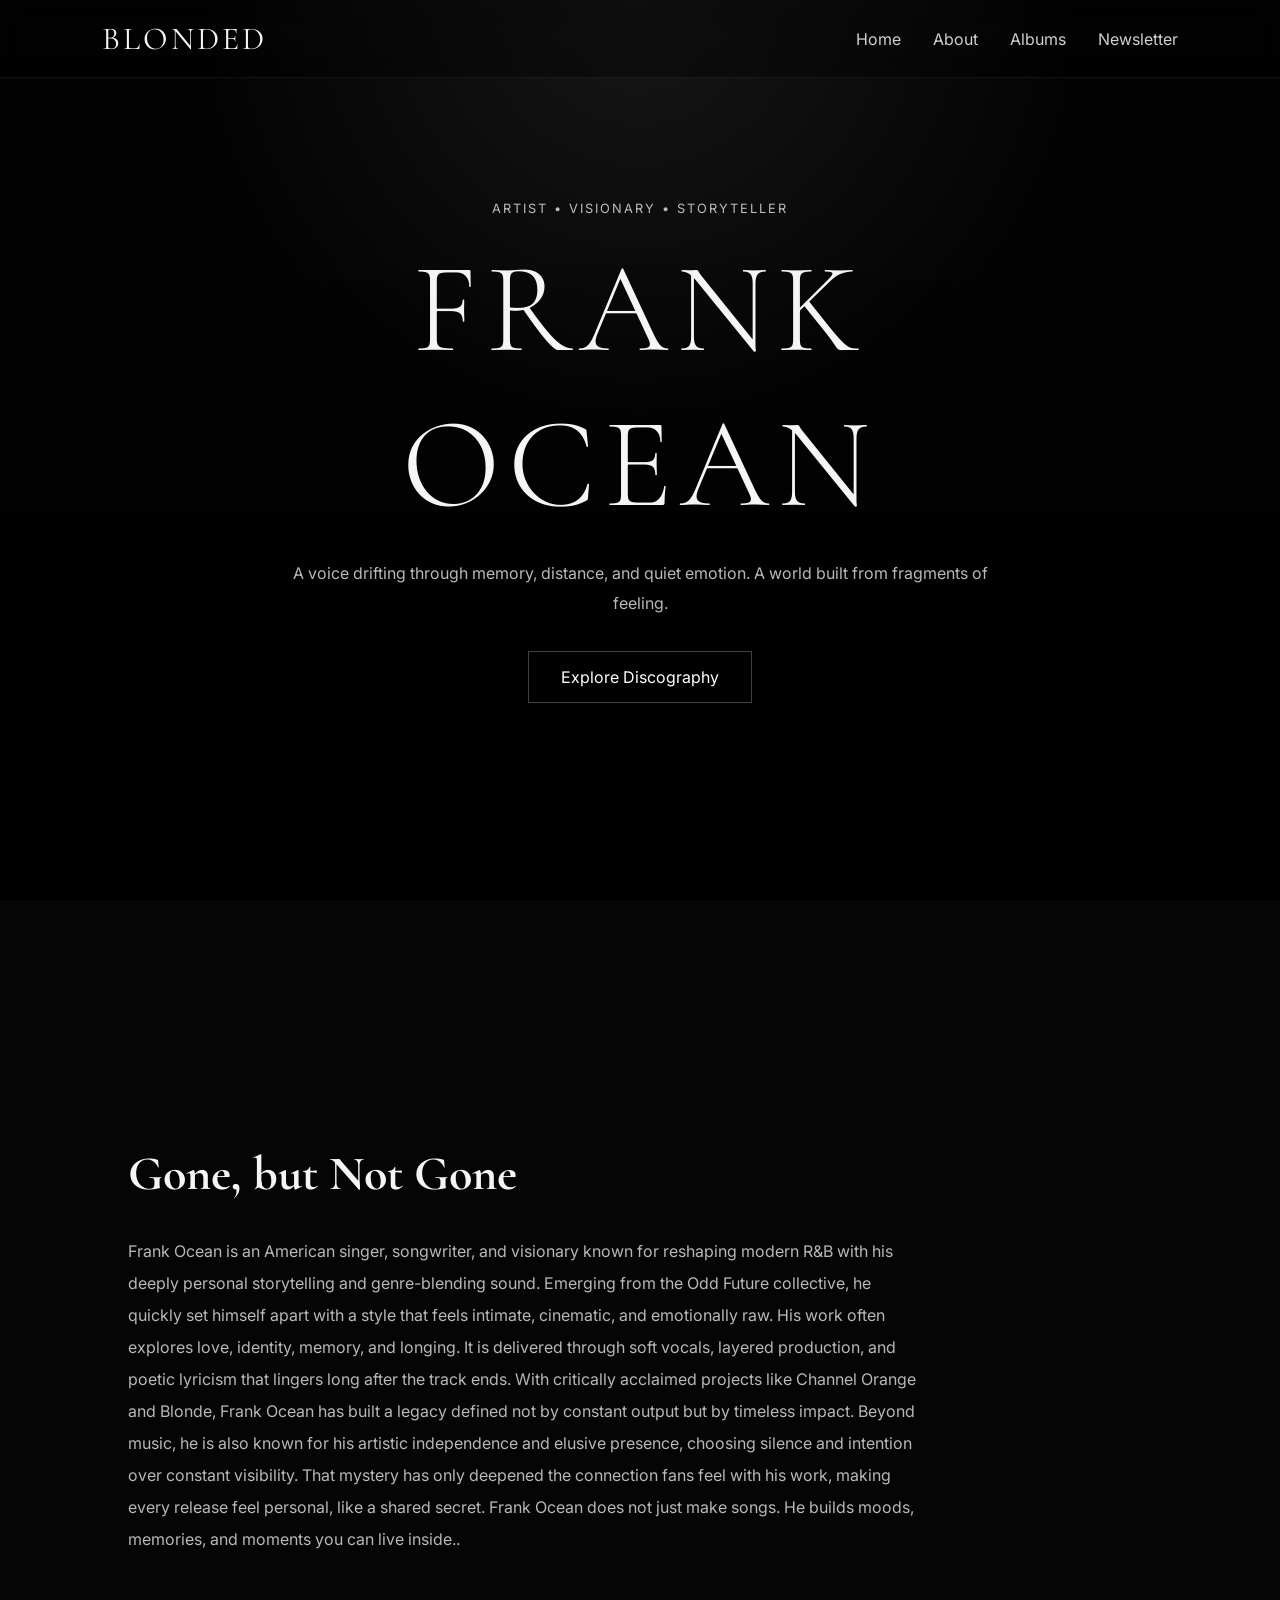
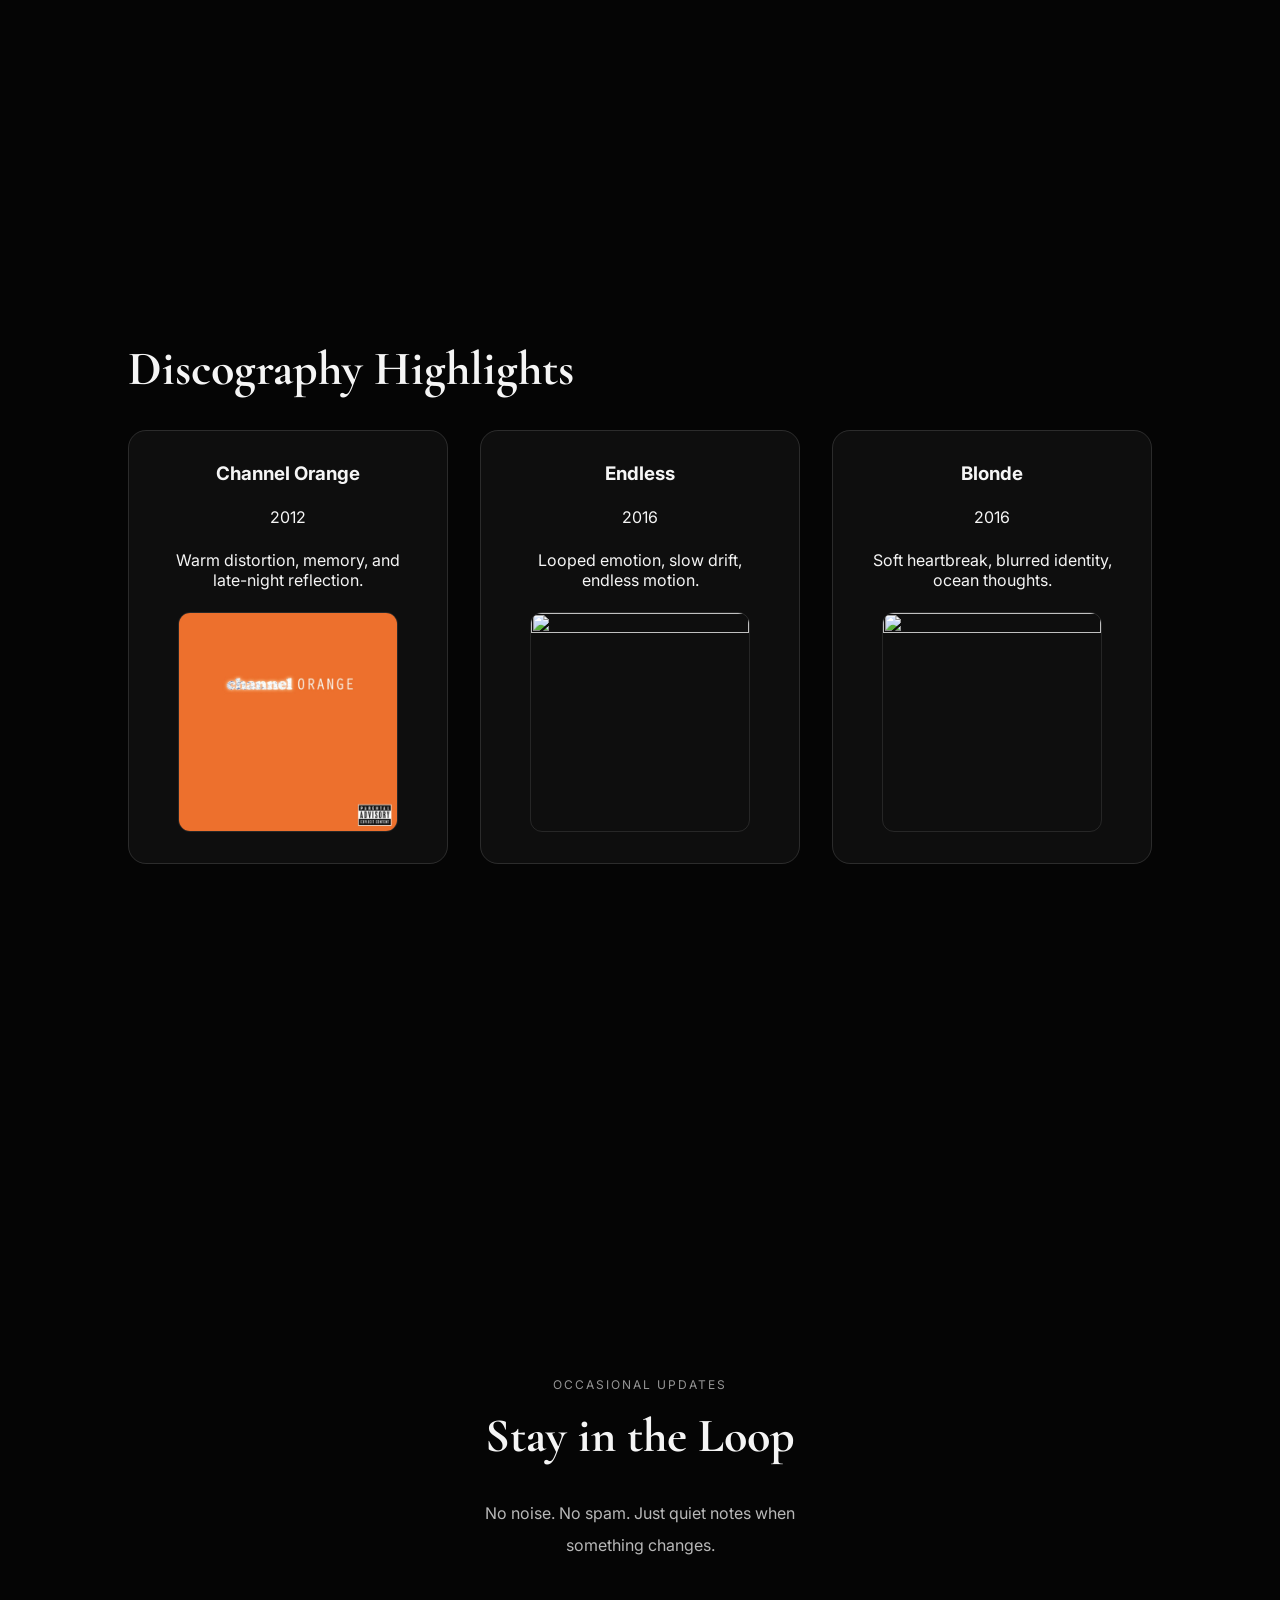
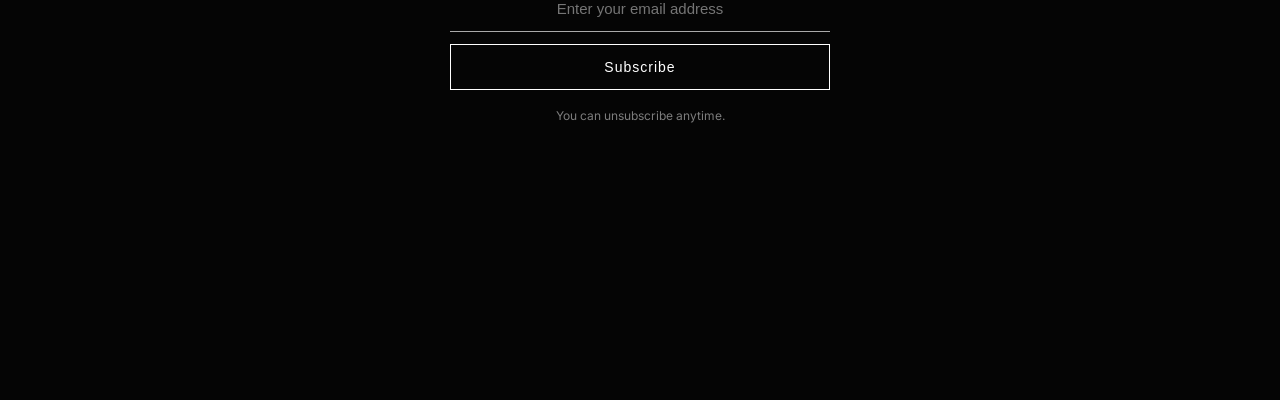
==== commit cdae0a5b: "Add files via upload" ====
--- a/index.html
+++ b/index.html
@@ -1,351 +1,256 @@
-<!DOCTYPE html>
-<html lang="en">
-<<<<<<< HEAD
-<head>
-  <meta charset="UTF-8">
-  <meta name="viewport" content="width=device-width, initial-scale=1.0">
-  <title>Frank Ocean</title>
-
-  <link rel="preconnect" href="https://fonts.googleapis.com">
-  <link rel="preconnect" href="https://fonts.gstatic.com" crossorigin>
-  <link href="https://fonts.googleapis.com/css2?family=Cormorant+Garamond:wght@300;400;600&family=Inter:wght@300;400;500;600&display=swap" rel="stylesheet">
-
-  <link rel="stylesheet" href="styles.css">
-</head>
-<body>
-
-<header>
-  <nav class="navbar">
-    <div class="logo">BLONDED</div>
-
-    <ul class="nav-links">
-      <li><a href="#about">About</a></li>
-      <li><a href="#albums">Albums</a></li>
-      <li><a href="#legacy">Legacy</a></li>
-    </ul>
-  </nav>
-</header>
-
-<main>
-  <section class="hero">
-    <div class="hero-content fade">
-      <span class="hero-tag">Artist • Visionary • Storyteller</span>
-      <h1>FRANK OCEAN</h1>
-
-      <p>
-        A voice drifting through memories, heartbreak, luxury, and solitude.
-        An artist who transformed vulnerability into timeless art.
-      </p>
-
-      <a href="#albums" class="btn">Explore Discography</a>
-    </div>
-  </section>
-
-  <section id="about" class="content-section fade">
-    <h2 class="section-title">The Mood</h2>
-
-    <p class="section-text">
-      Minimal. Cinematic. Introspective. Frank Ocean's artistry exists in the
-      space between memory and emotion. This design embraces soft light,
-      deep contrast, elegant typography, and subtle motion to create a more
-      immersive experience.
-    </p>
-  </section>
-
-  <section id="albums" class="content-section fade">
-    <h2 class="section-title">Discography Highlights</h2>
-
-    <div class="albums-grid">
-      <article class="album-card">
-        <h3>Channel Orange</h3>
-        <span>2012</span>
-        <p>Soulful storytelling and genre-defying production.</p>
-=======
-  
-  <head>
-    
-    <meta charset="UTF-8">
-    <meta name="viewport" content="width=device-width, initial-scale=1.0">
-    <title>Frank Ocean</title>
-
-    <link rel="preconnect" href="https://fonts.googleapis.com">
-    <link rel="preconnect" href="https://fonts.gstatic.com" crossorigin>
-    <link href="https://fonts.googleapis.com/css2?family=Cormorant+Garamond:wght@300;400;600&family=Inter:wght@300;400;500;600&display=swap" rel="stylesheet">
-    <link rel="stylesheet" href="styles.css">
-
-  </head>
-
-  <body>
-
-  <header>
-    <nav class="navbar">
-      <div class="logo">BLONDED</div>
-      <ul class="nav-links">
-        <li><a href="#home">Home</a></li>
-        <li><a href="#about">About</a></li>
-        <li><a href="#albums">Albums</a></li>
-        <li><a href="#newsletter">Newsletter</a></li>
-      </ul>
-    </nav>
-  </header>
-
-  <main>
-  
-<section id="home" class="home">
-  <div class="home-content fade">
-    <span class="home-tag">Artist • Visionary • Storyteller</span>
-    <h1>FRANK OCEAN</h1>
-    <p>
-      A voice drifting through memory, distance, and quiet emotion.
-      A world built from fragments of feeling.
-    </p>
-    <a href="#albums" class="btn">Explore Discography</a>
-  </div>
-</section>
-
-<section id="about" class="content-section fade">
-  <h2 class="section-title">Gone, but Not Gone</h2>
-  <p class="section-text"> Frank Ocean is an American singer, songwriter, and visionary known for reshaping modern R&B with his deeply personal storytelling and genre-blending sound. Emerging from the Odd Future collective, he quickly set himself apart with a style that feels intimate, cinematic, and emotionally raw. His work often explores love, identity, memory, and longing. It is delivered through soft vocals, layered production, and poetic lyricism that lingers long after the track ends. With critically acclaimed projects like Channel Orange and Blonde, Frank Ocean has built a legacy defined not by constant output but by timeless impact. Beyond music, he is also known for his artistic independence and elusive presence, choosing silence and intention over constant visibility. That mystery has only deepened the connection fans feel with his work, making every release feel personal, like a shared secret. Frank Ocean does not just make songs. He builds moods, memories, and moments you can live inside..</p>
-
-</section>
-
-<section id="albums" class="albums-section fade">
-  <div class="albums-container">
-
-    <h2 class="section-title">Discography Highlights</h2>
-
-    <div class="albums-grid">
-
-      <article class="album-card">
-        <h3>Channel Orange</h3>
-        <span>2012</span>
-        <p>Warm distortion, memory, and late-night reflection.</p>
-
-        <img src="imgs/channel ORANGE.jpg" class="album-thumb">
-
-        <div class="tracklist">
-
-          <button class="track-btn" data-title="Thinkin Bout You" data-audio="audio/thinkin.mp3" data-lyrics-id="thinkin">
-            Thinkin Bout You
-          </button>
-
-          <button class="track-btn" data-title="Lost" data-audio="audio/lost.mp3" data-lyrics-id="lost">
-            Lost
-          </button>
-
-          <button class="track-btn" data-title="Pyramids" data-audio="audio/pyramids.mp3" data-lyrics-id="pyramids">
-            Pyramids
-          </button>
-
-        </div>
->>>>>>> fa3b57b (Second Update)
-      </article>
-
-      <article class="album-card">
-        <h3>Endless</h3>
-        <span>2016</span>
-<<<<<<< HEAD
-        <p>Experimental, immersive, and atmospheric.</p>
-=======
-        <p>Looped emotion, slow drift, endless motion.</p>
-
-        <img src="imgs/endless.jpeg" class="album-thumb">
-
-        <div class="tracklist">
-
-          <button class="track-btn" data-title="Rushes" data-audio="audio/rushes.mp3" data-lyrics-id="rushes">
-            Rushes
-          </button>
-
-          <button class="track-btn" data-title="Slide On Me" data-audio="audio/slideonme.mp3" data-lyrics-id="slide">
-            Slide On Me
-          </button>
-
-        </div>
->>>>>>> fa3b57b (Second Update)
-      </article>
-
-      <article class="album-card">
-        <h3>Blonde</h3>
-        <span>2016</span>
-<<<<<<< HEAD
-        <p>A modern masterpiece of emotion and vulnerability.</p>
-      </article>
-    </div>
-  </section>
-
-  <section id="legacy" class="quote-section fade">
-    <p>"Less light. More feeling."</p>
-  </section>
-</main>
-
-<footer>
-  <p>Inspired by the aesthetic world surrounding Frank Ocean.</p>
-</footer>
-
-<script>
-const observer = new IntersectionObserver((entries) => {
-  entries.forEach((entry) => {
-    if (entry.isIntersecting) {
-      entry.target.classList.add("show");
-=======
-        <p>Soft heartbreak, blurred identity, ocean thoughts.</p>
-
-        <img src="imgs/blond.jpeg" class="album-thumb">
-
-        <div class="tracklist">
-
-          <button class="track-btn" data-title="Nikes" data-audio="audio/nikes.mp3" data-lyrics-id="nikes">
-            Nikes
-          </button>
-
-          <button class="track-btn" data-title="Ivy" data-audio="audio/ivy.mp3" data-lyrics-id="ivy">
-            Ivy
-          </button>
-
-          <button class="track-btn" data-title="Pink + White" data-audio="audio/pinkwhite.mp3" data-lyrics-id="pinkwhite">
-            Pink + White
-          </button>
-
-        </div>
-      </article>
-
-    </div>
-  </div>
-</section>
-
-<section id="newsletter" class="newsletter-section fade">
-  <div class="newsletter-content">
-  
-    <span class="newsletter-tag">Occasional updates</span>
-    
-    <h2 class="section-title">Stay in the Loop</h2>
-    
-    <p class="section-text">
-      No noise. No spam. Just quiet notes when something changes.
-    </p>
-
-    <form class="newsletter-form" action="newsletter.php" method="POST">
-      
-      <input type="email" name="email" placeholder="Enter your email address" required>
-
-      <button type="submit">Subscribe</button>
-
-    </form>
-
-    <p class="newsletter-footnote">
-      You can unsubscribe anytime.
-    </p>
-
-  </div>
-</section>
-    
-<div id="playerModal" class="player-modal">
-  <div class="player-content">
-
-    <button id="closePlayer" class="close-btn">✕</button>
-
-    <h2 id="songTitle">Now Playing</h2>
-
-    <audio id="audioPlayer" controls></audio>
-
-    <div id="lyricsBox"></div>
-
-  </div>
-</div>
-
-</main>
-
-<script>
-const observer = new IntersectionObserver((entries) => {
-  entries.forEach(entry => {
-    if (entry.isIntersecting) {
-      entry.target.classList.add("show");
-      observer.unobserve(entry.target);
->>>>>>> fa3b57b (Second Update)
-    }
-  });
-}, { threshold: 0.15 });
-
-<<<<<<< HEAD
-document.querySelectorAll(".fade").forEach((el) => observer.observe(el));
-=======
-document.querySelectorAll(".fade").forEach(el => observer.observe(el));
-
-const modal = document.getElementById("playerModal");
-const audioPlayer = document.getElementById("audioPlayer");
-const songTitle = document.getElementById("songTitle");
-const lyricsBox = document.getElementById("lyricsBox");
-const closePlayer = document.getElementById("closePlayer");
-
-const lyricsDB = { 
-
-    thinkin: "[Verse 1] A tornado flew around my room before you came Excuse the mess it made, it usually doesn't rain in Southern California, much like Arizona My eyes don't shed tears, but boy, they pour [Pre-Chorus] When I'm thinkin' 'bout you, ooh, no, no, no I've been thinkin' 'bout you, you know, know, know I've been thinkin' 'bout you, do you think about me still? Do ya, do ya? [Chorus] Or do you not think so far ahead? 'Cause I been thinkin' 'bout forever, ooh Or do you not think so far ahead? 'Cause I been thinkin' 'bout forever, ooh [Verse 2] No, I don't like you, I just thought you were cool enough to kick it Got a beach house I could sell you in Idaho Since you think I don't love you, I just thought you were cute That's why I kissed you Got a fighter jet, I don't get to fly it though [Pre-Chorus] I'm lying down thinkin' 'bout you, ooh, no, no, no I've been thinkin' 'bout you, you know, know, know I've been thinkin' 'bout you, do you think about me still? (Do ya, do ya?) Do ya, do ya? (Do ya, do ya?) You might also like So Long, London Taylor Swift But Daddy I Love Him Taylor Swift Family Matters Drake [Chorus] Or do you not think so far ahead? 'Cause I been thinkin' 'bout forever, ooh Or do you not think so far ahead? 'Cause I been thinkin' 'bout forever, ooh [Bridge] Yes, of course I remember, how could I forget (How could I forget) How you feel? (How you feel?) You know you were my first time (Time) A new feel (Down) It won't ever get old, not in my soul, not in my spirit, keep it alive We'll go down this road 'til it turns from color to black and white [Chorus] Or do you not think so far ahead? 'Cause I been thinkin' 'bout forever, ooh Or do you not think so far ahead? 'Cause I been thinkin' 'bout forever, ooh",
-
-    lost: "[Verse 1] Double D, big full breasts on my baby (Yo, we goin' to Florida) Triple weight, couldn't weigh the love I've got for the girl And I just wanna know, why you ain't been goin' to work? Boss ain't workin' you like this, he can't take care of you like this [Chorus] Now you're lost, lost in the heat of it all Girl, you know you're lost, lost in the thrill of it all Miami, Amsterdam, Tokyo, Spain, lost Los Angeles, India, lost on a train, lost [Verse 2] Got on my buttercream silk shirt, and it's Versace (There he goes, one of God's own prototypes) Hand me my triple weight, so I can weigh the work I got on you, girl (Too weird to live and too rare to die) No, I don't really wish, I don't wish the titties would show No, have I ever, have I ever let you get caught? (Oh) [Chorus] Lost, lost in the heat of it all Girl, you know you're lost, lost in the thrill of it all Miami, Amsterdam, Tokyo, Spain, lost Los Angeles, India, lost on a train, lost [Verse 3] She's at a stove (Who?), can't believe I got her out here cookin' dope (Cookin' dope) I promise she'll be whippin' meals up for a family of her own some day Nothin' wrong, no, nothin' wrong with a lie (Nothin' wrong, ain't nothin' wrong, ooh) Nothin' wrong with another short plane ride through the sky, you and I (Ain't nothin' wrong, ain't nothin' wrong, up in the sky, just you and I) You might also like THE HEART PART 6 Drake Darling, I Tyler, The Creator Like Him Tyler, The Creator [Chorus] Lost (Ooh), lost in the heat of it all Girl, you know you're lost (Ooh), lost in the thrill of it all Miami, Amsterdam, Tokyo, Spain, lost (Ooh, ooh, ooh, ooh) Los Angeles, India, lost on a train, lost (Ooh, ooh, ooh, ooh) [Outro] Love lost, lost Love, love, love lost, lost Love, love, love lost Love, love, love lost Faith is the substance— ¡Manos arriba!— Any other channel on the—",
-
-    pyramids: "[Part I] [Chorus] Oh, oh, oh, oh Set the cheetahs on the loose Oh, oh, oh, oh There's a thief out on the move Oh, oh, oh, oh Underneath our legion's view Oh, oh, oh, oh They have taken Cleopatra [Bridge] Run, run, run, come back for my glory (Cleopatra, Cleopatra) Bring her back to me (Cleopatra, Cle-o-patra, Cleopatra) Run, run, run, the crown of our pharaoh (Cleopatra, Cleopatra) The throne of our queen is empty (Cle-o-patra, Cleopatra) [Verse 1] We'll run to the future, shining like diamonds In a rocky world, rocky-ky world Our skin like bronze and our hair like cashmere As we march to the rhythm on the palace floor, ah-ooh Chandeliers inside the pyramids tremble from the force Cymbals crash inside the pyramids, voices fill up the halls You might also like Darling, I Tyler, The Creator ALL RED Playboi Carti Thought I Was Dead Tyler, The Creator [Chorus] Oh, oh, oh, ooh Set the cheetahs on the loose Ayy, ayy, ayy There's a thief out on the move Oh, oh, oh, ooh Underneath our legion's view Ayy, ayy, ayy They have taken Cleopatra, Cleopatra [Verse 2] The jewel of Africa, jewel What good is a jewel that ain't still precious? How could you run off on me? How could you run off on us? You feel like God inside that gold I found you laying down with Samson and his full head of hair I found my black queen, Cleopatra, bad dreams, Cleopatra [Chorus] Oh, oh, woah Remove her, send the cheetahs to the tomb Oh, oh, woah Our war is over, our queen has met her doom Oh, no more She lives no more, a serpent's in her room Oh, no more He has killed Cleopatra, Cleopatra [Interlude] [Part II] [Verse 1] Big sun coming strong through the motel blinds Wake up to your girl For now, let's call her Cleopatra, Cleopatra I'll watch you fix your hair Then put your panties on in the mirror, Cleopatra Then your lipstick, Cleopatra Then your six-inch heels, catch her She's headed to the pyramid [Chorus] She's working at the pyramid tonight Working at the pyramid, ayy Working at the pyramid tonight, oh yeah Working at the pyramid, oh-ah Working at the pyramid tonight, yeah Working at the pyramid, oh Working at the pyramid tonight Working at the pyramid Working at the pyramid tonight [Verse 2] Pimpin' in my convos Bubbles in my champagne, let it be some jazz playing Top floor motel suite, twisting my cigars Floor model TV with the VCR Got rubies in my damn chain Whip ain't got no gas tank, but it still got woodgrain Got your girl working for me Hit the strip and my bill's paid, that keep my bills paid Hit the strip and my bill's paid, keep a nigga bills paid [Chorus] She's working at the pyramid tonight Working at the pyramid, ayy Working at the pyramid tonight, ayy Working at the pyramid, oh-ah Working at the pyramid tonight, yeah Working at the pyramid, ooh Working at the pyramid tonight Working at the pyramid [Verse 3] You showed up after work, I'm bathing your body Touch you in places only I know You're wet and you're warm just like our bathwater Can we make love before you go? The way you say my name makes me feel like I'm that nigga But I'm still unemployed You could say it's big, but you take it Ride cowgirl But your love ain't free no more, baby But your love ain't free no more [Chorus] She's working at the pyramid tonight Working at the pyramid, ayy Working at the pyramid tonight, oh yeah Working at the pyramid, that's right Working at the pyramid tonight, yeah Working at the pyramid, ooh Working at the pyramid tonight Working at the pyramid Working at the pyramid tonight",
-
-    rushes: "[Verse 1: Frank Ocean] Gonna be somebody, I follow Running showers, in a mist so cloudy Enough time to know, know nothing at all I see the lines (Walls) There's two lines (Walls) You'll live a life anew Tell me what you need from me? Gas money? And I did what I needed to, yeah To be kind Cut your teeth on sheets in Paris Hope the water's deep enough It's a rush to the head We've been here before (He's just like the water) The first time is not the past time I ain't felt this way in years [Bridge: Frank Ocean & Jazmine Sullivan] First, I was rushing for a wait This time, I'm waiting for a rush (Oh, help me up off my feet, yeah) Infatuation's your rush (Help me, help me, help me off my feet, yeah) (Do you wish you were me?) Keep pushing on 'em, never let 'em stop (Do you wish you were me?) All what happens to be, now it happens to me Upon his feet You might also like Family Matters Drake THE HEART PART 6 Drake loml Taylor Swift [Verse 2: Frank Ocean] Twin peaking, highs and lows We shaded off and on (Up on his feet) Bygones, but we're still here Riding in my two wheels I love the way you make me feel (I'll be up in a week) Bet you wish you was me? Might need some help on my feet Yeah, yeah, yeah, yeah, yeah, I be up to my feet I'll wake up in a week Wake me up in a week (It's like driving 'round, stroke me, suck me, pipe me down) (Two is a crowd, quieting down) (Bite me down, pad me down, do whatever to fly me down) [Outro: Frank Ocean] What stays and what— What's gone and what's here still? And what's here still? Riding my two wheels They're gone and you're still here, ridin' They're gone and you're still here, riding my two wheels I love the way you make me feel",
-
-    slide: "[Intro] Gotta rinse off out here I can't see your diamonds I need a week in paradise I went god mode all year I can't see so cloudy Paradiso laundries I keep the cheats on all year Sometime in heaven You still behind like ancestor All on your mood board all year I went god mode about it You ain't got no muscles, lil' nigga I ain't in the mood for it all year I keep the cheats on always Wrong side of average [Chorus] Now when you slide on me, you slide on me You slide off, oh, peace out, yeah, yeah That's a free slide on me, first time's on me Next time won't be, oh, yeah, yeah [Verse] For your mentality You play ball, you run five-on-five, least three times a week Glen Park, down the street Waiting on you to tire, retire with victory Play so savagely Always fighting with them you grew up with When you lose, you don't cry, but you low-key sad to see, uh-ah-uh If we cut like some champions, you'll redeem yourself You'll sleep happily, uh-ah-uh Smilin', I'm still working while you dream, pop I could never let a scene stop, smilin' on me I don't think they get the point, pop They forgettin' that it's me, akh Akhi, tell 'em I ain't gone, wallahi I'm just all day runnin' numbers How the fuck you think I live? Too many heads waiting for my downfall They're like, Something's gotta give Boys in the building give me updates like they know the weather If you ain't in the streets, you can't see the sky, I'm out here I could see the sky, and it's paradise On the regular You might also like In Here Somewhere Frank Ocean Rushes Frank Ocean Florida Frank Ocean [Chorus] And when you slide on me, you slide on me You slide on, oh, slide, yeah, yeah Now when you slide on me, you slide on me First time on me, oh, yeah, yeah [Outro] This is for when you change your mind and slide back this way This is for that night when setbacks won't let that much fade Guess you can't blame the ones you choose Blah, blah (Blur), blah (Blur) Blah, blah, blah (Blur) Blah, blah, blah (Blur) Blah, blah, blah, blah",
-
-    nikes: "[Verse 1: Frank Ocean] These bitches want Nikes They looking for a check Tell 'em it ain't likely Said she need a ring like Carmelo You must be on that white like Othello All you want is Nikes, but the real ones Just like you, just like me I don't play, I don't make time But if you need dick, I got you And I yam from the line Pour up for A$AP, R.I.P. Pimp C R.I.P. Trayvon, that nigga look just like me Woo, fuckin' buzzin', woo That my little cousin, he got a little trade His girl keep the scales, a little mermaid We out by the pool, some little mermaids Me and them gel like twigs with them bangs Now that's a real mermaid You been holding your breath, weighted down Punk madre, punk papá He don't care for me, but he cares for me And that's good enough We don't talk much or nothin' But when we talkin' 'bout somethin' We have good discussion I met his friends last week Feels like they're up to somethin' That's good for us You might also like Sticky Tyler, The Creator Judge Judy Tyler, The Creator Take Your Mask Off Tyler, The Creator [Verse 2: Frank Ocean] We'll let you guys prophesy We'll let you guys prophesy We gon' see the future first We'll let you guys prophesy We gon' see the future first Living so the last night feels like a past life Speaking of the don't know what got into people Devil be possessin' homies Demons try to body-jump Why you think I'm in this bitch wearing a fucking yarmulke? Acid on me like the rain Weed crumbles into glitter Rain, glitter We laid out on this wet floor Away turf, no Astro' Mesmerized how the strobes glow Look at all the people feet dance I know that your nigga came witcha But he ain't witcha We only human, and it's humid in these Balmains I mean, my balls stickin' in my jeans We breathin' pheromones, Amber Rose Sippin' pink-gold lemonades Feelin' [Outro: Frank Ocean & Amber Coffman, Frank Ocean] I may be younger, but I'll look after you (Prophesy) We're not in love, but I'll make love to you (Prophesy) When you're not here, I'll save some for you I'm not him, but I'll mean somethin' to you I'll mean something too I'll mean something too You got a roommate, he'll hear what we do It's only awkward if you're fuckin' him too [Verse 3: KOHH]",
-
-    ivy: "[Chorus] I thought that I was dreamin' when you said you love me The start of nothin' I had no chance to prepare, I couldn't see you comin' The start of nothin' Ooh, I could hate you now It's quite alright to hate me now When we both know that deep down The feeling still deep down is good [Verse 1] If I could see through walls, I could see you're fakin' If you could see my thoughts, you would see our faces Safe in my rental like an armored truck back then We didn't give a fuck back then I ain't a kid no more We'll never be those kids again We'd drive to Syd's Had the X6 back then, back then No matter what I did, my waves wouldn't dip back then Everything sucked back then, we were friends [Chorus] I thought that I was dreamin' when you said you love me The start of nothin' I had no chance to prepare, I couldn't see you comin' The start of nothin' Ooh, I could hate you now It's quite alright to hate me now But we both know that deep down The feeling still deep down is good You might also like THE HEART PART 6 Drake Not Like Us Kendrick Lamar Family Matters Drake [Verse 2] In the halls of your hotel Arm around my shoulder so I could tell How much I meant to you, meant it sincere back then We had time to kill back then You ain't a kid no more, we'll never be those kids again It's not the same, ivory's illegal, don't you remember? [Bridge] I broke your heart last week You'll probably feel better by the weekend Still remember, had you going crazy Screamin' my name, the feeling deep down is good [Chorus] I thought that I was dreamin' when you said you love me The start of nothin' Had no chance to prepare, couldn't see you comin' And we started from nothin' Ooh, I could hate you now It's alright to hate me now We both know that deep down The feeling still deep down is good [Outro] All the things I didn't mean to say, I didn't mean to do There were things you didn't need to say, did you mean to? Mean to? I've been dreamin' of you, dreamin' of you I've been dreamin' of you, dreamin' of you I've been dreamin', dreamin'",
-
-    pinkwhite: "[Intro: Frank Ocean] Yeah, yeah, oh (Woo) Yeah, yeah, yeah [Verse 1: Frank Ocean] That's the way every day goes Every time we've no control If the sky is pink and white If the ground is black and yellow It's the same way you showed me Nod my head, don't close my eyes Halfway on a slow move It's the same way you showed me If you could fly, then you'd feel south Up north's getting cold soon The way it is, we're on land So I'm someone to hold true Keep you cool when it's still alive Won't let you down when it's all ruin Just the same way you showed me, showed me [Chorus: Frank Ocean] You showed me love Glory from above Regard, my dear It's all downhill from here You might also like THE HEART PART 6 Drake Family Matters Drake Sticky Tyler, The Creator [Verse 2: Frank Ocean] In the wake of a hurricane Dark skin of a summer shade Nosedive in the flood lines Tall tower of milk crates It's the same way you showed me Cannonball off the porch side Older kids trying off the roof Just the same way you showed me (You showed) If you could die and come back to life Up for air from the swimming pool You'd kneel down to the dry land Kiss the earth that birthed you Gave you tools just to stay alive And make it out when the sun is ruined That's the same way you showed me, showed me [Chorus: Frank Ocean, Frank Ocean & Beyoncé] You showed me love (Ah) Glory from above Regard, my dear (Ah) It's all downhill from here [Outro: Frank Ocean, Frank Ocean & Beyoncé] Remember life, remember how it was? (Ah) Climb trees, Michael Jackson, all ends here (Recalling) Say what up to Matthew, to Shoob (Ooh) Say what up to Danny Say what up to life, immortality (Ah, yeah) Bending up my Nikes Running out of the Melpomene, nicotine (Ah, yeah) Stealing granny cigs (Take it easy) Gimme something sweet Bitch, I might like immortality (Woo) This is life, life immortality"
-
-};
-
-document.querySelectorAll(".track-btn").forEach(track => {
-
-  track.addEventListener("click", () => {
-
-    const id = track.dataset.lyricsId;
-
-    songTitle.textContent = track.dataset.title;
-
-    audioPlayer.pause();
-    audioPlayer.currentTime = 0;
-    audioPlayer.src = track.dataset.audio;
-    audioPlayer.load();
-
-    modal.classList.add("active");
-
-    lyricsBox.style.opacity = 0;
-
-    setTimeout(() => {
-      lyricsBox.textContent = lyricsDB[id] || "";
-      lyricsBox.style.opacity = 1;
-    }, 150);
-
-    audioPlayer.play().catch(err => {
-      console.log("Play blocked or failed:", err);
-    });
-
-  });
-
-});
-
-closePlayer.addEventListener("click", () => {
-  modal.classList.remove("active");
-  audioPlayer.pause();
-});
-
-modal.addEventListener("click", (e) => {
-  if (e.target === modal) {
-    modal.classList.remove("active");
-    audioPlayer.pause();
-  }
-});
->>>>>>> fa3b57b (Second Update)
-</script>
-
-</body>
-</html>
-<<<<<<< HEAD
-=======
-
-
->>>>>>> fa3b57b (Second Update)
+<!DOCTYPE html>
+<html lang="en">
+  
+  <head>
+    
+    <meta charset="UTF-8">
+    <meta name="viewport" content="width=device-width, initial-scale=1.0">
+    <title>Frank Ocean</title>
+
+    <link rel="preconnect" href="https://fonts.googleapis.com">
+    <link rel="preconnect" href="https://fonts.gstatic.com" crossorigin>
+    <link href="https://fonts.googleapis.com/css2?family=Cormorant+Garamond:wght@300;400;600&family=Inter:wght@300;400;500;600&display=swap" rel="stylesheet">
+    <link rel="stylesheet" href="styles.css">
+
+  </head>
+
+  <body>
+
+  <header>
+    <nav class="navbar">
+      <div class="logo">BLONDED</div>
+      <ul class="nav-links">
+        <li><a href="#home">Home</a></li>
+        <li><a href="#about">About</a></li>
+        <li><a href="#albums">Albums</a></li>
+        <li><a href="#newsletter">Newsletter</a></li>
+      </ul>
+    </nav>
+  </header>
+
+  <main>
+  
+<section id="home" class="home">
+  <div class="home-content fade">
+    <span class="home-tag">Artist • Visionary • Storyteller</span>
+    <h1>FRANK OCEAN</h1>
+    <p>
+      A voice drifting through memory, distance, and quiet emotion.
+      A world built from fragments of feeling.
+    </p>
+    <a href="#albums" class="btn">Explore Discography</a>
+  </div>
+</section>
+
+<section id="about" class="content-section fade">
+  <h2 class="section-title">Gone, but Not Gone</h2>
+  <p class="section-text"> Frank Ocean is an American singer, songwriter, and visionary known for reshaping modern R&B with his deeply personal storytelling and genre-blending sound. Emerging from the Odd Future collective, he quickly set himself apart with a style that feels intimate, cinematic, and emotionally raw. His work often explores love, identity, memory, and longing. It is delivered through soft vocals, layered production, and poetic lyricism that lingers long after the track ends. With critically acclaimed projects like Channel Orange and Blonde, Frank Ocean has built a legacy defined not by constant output but by timeless impact. Beyond music, he is also known for his artistic independence and elusive presence, choosing silence and intention over constant visibility. That mystery has only deepened the connection fans feel with his work, making every release feel personal, like a shared secret. Frank Ocean does not just make songs. He builds moods, memories, and moments you can live inside..</p>
+
+</section>
+
+<section id="albums" class="albums-section fade">
+  <div class="albums-container">
+
+    <h2 class="section-title">Discography Highlights</h2>
+
+    <div class="albums-grid">
+
+      <article class="album-card">
+        <h3>Channel Orange</h3>
+        <span>2012</span>
+        <p>Warm distortion, memory, and late-night reflection.</p>
+
+        <img src="imgs/channel ORANGE.jpg" class="album-thumb">
+
+        <div class="tracklist">
+
+          <button class="track-btn" data-title="Thinkin Bout You" data-audio="audio/thinkin.mp3" data-lyrics-id="thinkin">
+            Thinkin Bout You
+          </button>
+
+          <button class="track-btn" data-title="Lost" data-audio="audio/lost.mp3" data-lyrics-id="lost">
+            Lost
+          </button>
+
+          <button class="track-btn" data-title="Pyramids" data-audio="audio/pyramids.mp3" data-lyrics-id="pyramids">
+            Pyramids
+          </button>
+
+        </div>
+      </article>
+
+      <article class="album-card">
+        <h3>Endless</h3>
+        <span>2016</span>
+        <p>Looped emotion, slow drift, endless motion.</p>
+
+        <img src="imgs/endless.jpeg" class="album-thumb">
+
+        <div class="tracklist">
+
+          <button class="track-btn" data-title="Rushes" data-audio="audio/rushes.mp3" data-lyrics-id="rushes">
+            Rushes
+          </button>
+
+          <button class="track-btn" data-title="Slide On Me" data-audio="audio/slideonme.mp3" data-lyrics-id="slide">
+            Slide On Me
+          </button>
+
+        </div>
+      </article>
+
+      <article class="album-card">
+        <h3>Blonde</h3>
+        <span>2016</span>
+        <p>Soft heartbreak, blurred identity, ocean thoughts.</p>
+
+        <img src="imgs/blond.jpeg" class="album-thumb">
+
+        <div class="tracklist">
+
+          <button class="track-btn" data-title="Nikes" data-audio="audio/nikes.mp3" data-lyrics-id="nikes">
+            Nikes
+          </button>
+
+          <button class="track-btn" data-title="Ivy" data-audio="audio/ivy.mp3" data-lyrics-id="ivy">
+            Ivy
+          </button>
+
+          <button class="track-btn" data-title="Pink + White" data-audio="audio/pinkwhite.mp3" data-lyrics-id="pinkwhite">
+            Pink + White
+          </button>
+
+        </div>
+      </article>
+
+    </div>
+  </div>
+</section>
+
+<section id="newsletter" class="newsletter-section fade">
+  <div class="newsletter-content">
+  
+    <span class="newsletter-tag">Occasional updates</span>
+    
+    <h2 class="section-title">Stay in the Loop</h2>
+    
+    <p class="section-text">
+      No noise. No spam. Just quiet notes when something changes.
+    </p>
+
+    <form class="newsletter-form" action="newsletter.php" method="POST">
+      
+      <input type="email" name="email" placeholder="Enter your email address" required>
+
+      <button type="submit">Subscribe</button>
+
+    </form>
+
+    <p class="newsletter-footnote">
+      You can unsubscribe anytime.
+    </p>
+
+  </div>
+</section>
+    
+<div id="playerModal" class="player-modal">
+  <div class="player-content">
+
+    <button id="closePlayer" class="close-btn">✕</button>
+
+    <h2 id="songTitle">Now Playing</h2>
+
+    <audio id="audioPlayer" controls></audio>
+
+    <div id="lyricsBox"></div>
+
+  </div>
+</div>
+
+</main>
+
+<script>
+const observer = new IntersectionObserver((entries) => {
+  entries.forEach(entry => {
+    if (entry.isIntersecting) {
+      entry.target.classList.add("show");
+      observer.unobserve(entry.target);
+    }
+  });
+}, { threshold: 0.15 });
+
+document.querySelectorAll(".fade").forEach(el => observer.observe(el));
+
+const modal = document.getElementById("playerModal");
+const audioPlayer = document.getElementById("audioPlayer");
+const songTitle = document.getElementById("songTitle");
+const lyricsBox = document.getElementById("lyricsBox");
+const closePlayer = document.getElementById("closePlayer");
+
+const lyricsDB = { 
+
+    thinkin: "[Verse 1] A tornado flew around my room before you came Excuse the mess it made, it usually doesn't rain in Southern California, much like Arizona My eyes don't shed tears, but boy, they pour [Pre-Chorus] When I'm thinkin' 'bout you, ooh, no, no, no I've been thinkin' 'bout you, you know, know, know I've been thinkin' 'bout you, do you think about me still? Do ya, do ya? [Chorus] Or do you not think so far ahead? 'Cause I been thinkin' 'bout forever, ooh Or do you not think so far ahead? 'Cause I been thinkin' 'bout forever, ooh [Verse 2] No, I don't like you, I just thought you were cool enough to kick it Got a beach house I could sell you in Idaho Since you think I don't love you, I just thought you were cute That's why I kissed you Got a fighter jet, I don't get to fly it though [Pre-Chorus] I'm lying down thinkin' 'bout you, ooh, no, no, no I've been thinkin' 'bout you, you know, know, know I've been thinkin' 'bout you, do you think about me still? (Do ya, do ya?) Do ya, do ya? (Do ya, do ya?) You might also like So Long, London Taylor Swift But Daddy I Love Him Taylor Swift Family Matters Drake [Chorus] Or do you not think so far ahead? 'Cause I been thinkin' 'bout forever, ooh Or do you not think so far ahead? 'Cause I been thinkin' 'bout forever, ooh [Bridge] Yes, of course I remember, how could I forget (How could I forget) How you feel? (How you feel?) You know you were my first time (Time) A new feel (Down) It won't ever get old, not in my soul, not in my spirit, keep it alive We'll go down this road 'til it turns from color to black and white [Chorus] Or do you not think so far ahead? 'Cause I been thinkin' 'bout forever, ooh Or do you not think so far ahead? 'Cause I been thinkin' 'bout forever, ooh",
+
+    lost: "[Verse 1] Double D, big full breasts on my baby (Yo, we goin' to Florida) Triple weight, couldn't weigh the love I've got for the girl And I just wanna know, why you ain't been goin' to work? Boss ain't workin' you like this, he can't take care of you like this [Chorus] Now you're lost, lost in the heat of it all Girl, you know you're lost, lost in the thrill of it all Miami, Amsterdam, Tokyo, Spain, lost Los Angeles, India, lost on a train, lost [Verse 2] Got on my buttercream silk shirt, and it's Versace (There he goes, one of God's own prototypes) Hand me my triple weight, so I can weigh the work I got on you, girl (Too weird to live and too rare to die) No, I don't really wish, I don't wish the titties would show No, have I ever, have I ever let you get caught? (Oh) [Chorus] Lost, lost in the heat of it all Girl, you know you're lost, lost in the thrill of it all Miami, Amsterdam, Tokyo, Spain, lost Los Angeles, India, lost on a train, lost [Verse 3] She's at a stove (Who?), can't believe I got her out here cookin' dope (Cookin' dope) I promise she'll be whippin' meals up for a family of her own some day Nothin' wrong, no, nothin' wrong with a lie (Nothin' wrong, ain't nothin' wrong, ooh) Nothin' wrong with another short plane ride through the sky, you and I (Ain't nothin' wrong, ain't nothin' wrong, up in the sky, just you and I) You might also like THE HEART PART 6 Drake Darling, I Tyler, The Creator Like Him Tyler, The Creator [Chorus] Lost (Ooh), lost in the heat of it all Girl, you know you're lost (Ooh), lost in the thrill of it all Miami, Amsterdam, Tokyo, Spain, lost (Ooh, ooh, ooh, ooh) Los Angeles, India, lost on a train, lost (Ooh, ooh, ooh, ooh) [Outro] Love lost, lost Love, love, love lost, lost Love, love, love lost Love, love, love lost Faith is the substance— ¡Manos arriba!— Any other channel on the—",
+
+    pyramids: "[Part I] [Chorus] Oh, oh, oh, oh Set the cheetahs on the loose Oh, oh, oh, oh There's a thief out on the move Oh, oh, oh, oh Underneath our legion's view Oh, oh, oh, oh They have taken Cleopatra [Bridge] Run, run, run, come back for my glory (Cleopatra, Cleopatra) Bring her back to me (Cleopatra, Cle-o-patra, Cleopatra) Run, run, run, the crown of our pharaoh (Cleopatra, Cleopatra) The throne of our queen is empty (Cle-o-patra, Cleopatra) [Verse 1] We'll run to the future, shining like diamonds In a rocky world, rocky-ky world Our skin like bronze and our hair like cashmere As we march to the rhythm on the palace floor, ah-ooh Chandeliers inside the pyramids tremble from the force Cymbals crash inside the pyramids, voices fill up the halls You might also like Darling, I Tyler, The Creator ALL RED Playboi Carti Thought I Was Dead Tyler, The Creator [Chorus] Oh, oh, oh, ooh Set the cheetahs on the loose Ayy, ayy, ayy There's a thief out on the move Oh, oh, oh, ooh Underneath our legion's view Ayy, ayy, ayy They have taken Cleopatra, Cleopatra [Verse 2] The jewel of Africa, jewel What good is a jewel that ain't still precious? How could you run off on me? How could you run off on us? You feel like God inside that gold I found you laying down with Samson and his full head of hair I found my black queen, Cleopatra, bad dreams, Cleopatra [Chorus] Oh, oh, woah Remove her, send the cheetahs to the tomb Oh, oh, woah Our war is over, our queen has met her doom Oh, no more She lives no more, a serpent's in her room Oh, no more He has killed Cleopatra, Cleopatra [Interlude] [Part II] [Verse 1] Big sun coming strong through the motel blinds Wake up to your girl For now, let's call her Cleopatra, Cleopatra I'll watch you fix your hair Then put your panties on in the mirror, Cleopatra Then your lipstick, Cleopatra Then your six-inch heels, catch her She's headed to the pyramid [Chorus] She's working at the pyramid tonight Working at the pyramid, ayy Working at the pyramid tonight, oh yeah Working at the pyramid, oh-ah Working at the pyramid tonight, yeah Working at the pyramid, oh Working at the pyramid tonight Working at the pyramid Working at the pyramid tonight [Verse 2] Pimpin' in my convos Bubbles in my champagne, let it be some jazz playing Top floor motel suite, twisting my cigars Floor model TV with the VCR Got rubies in my damn chain Whip ain't got no gas tank, but it still got woodgrain Got your girl working for me Hit the strip and my bill's paid, that keep my bills paid Hit the strip and my bill's paid, keep a nigga bills paid [Chorus] She's working at the pyramid tonight Working at the pyramid, ayy Working at the pyramid tonight, ayy Working at the pyramid, oh-ah Working at the pyramid tonight, yeah Working at the pyramid, ooh Working at the pyramid tonight Working at the pyramid [Verse 3] You showed up after work, I'm bathing your body Touch you in places only I know You're wet and you're warm just like our bathwater Can we make love before you go? The way you say my name makes me feel like I'm that nigga But I'm still unemployed You could say it's big, but you take it Ride cowgirl But your love ain't free no more, baby But your love ain't free no more [Chorus] She's working at the pyramid tonight Working at the pyramid, ayy Working at the pyramid tonight, oh yeah Working at the pyramid, that's right Working at the pyramid tonight, yeah Working at the pyramid, ooh Working at the pyramid tonight Working at the pyramid Working at the pyramid tonight",
+
+    rushes: "[Verse 1: Frank Ocean] Gonna be somebody, I follow Running showers, in a mist so cloudy Enough time to know, know nothing at all I see the lines (Walls) There's two lines (Walls) You'll live a life anew Tell me what you need from me? Gas money? And I did what I needed to, yeah To be kind Cut your teeth on sheets in Paris Hope the water's deep enough It's a rush to the head We've been here before (He's just like the water) The first time is not the past time I ain't felt this way in years [Bridge: Frank Ocean & Jazmine Sullivan] First, I was rushing for a wait This time, I'm waiting for a rush (Oh, help me up off my feet, yeah) Infatuation's your rush (Help me, help me, help me off my feet, yeah) (Do you wish you were me?) Keep pushing on 'em, never let 'em stop (Do you wish you were me?) All what happens to be, now it happens to me Upon his feet You might also like Family Matters Drake THE HEART PART 6 Drake loml Taylor Swift [Verse 2: Frank Ocean] Twin peaking, highs and lows We shaded off and on (Up on his feet) Bygones, but we're still here Riding in my two wheels I love the way you make me feel (I'll be up in a week) Bet you wish you was me? Might need some help on my feet Yeah, yeah, yeah, yeah, yeah, I be up to my feet I'll wake up in a week Wake me up in a week (It's like driving 'round, stroke me, suck me, pipe me down) (Two is a crowd, quieting down) (Bite me down, pad me down, do whatever to fly me down) [Outro: Frank Ocean] What stays and what— What's gone and what's here still? And what's here still? Riding my two wheels They're gone and you're still here, ridin' They're gone and you're still here, riding my two wheels I love the way you make me feel",
+
+    slide: "[Intro] Gotta rinse off out here I can't see your diamonds I need a week in paradise I went god mode all year I can't see so cloudy Paradiso laundries I keep the cheats on all year Sometime in heaven You still behind like ancestor All on your mood board all year I went god mode about it You ain't got no muscles, lil' nigga I ain't in the mood for it all year I keep the cheats on always Wrong side of average [Chorus] Now when you slide on me, you slide on me You slide off, oh, peace out, yeah, yeah That's a free slide on me, first time's on me Next time won't be, oh, yeah, yeah [Verse] For your mentality You play ball, you run five-on-five, least three times a week Glen Park, down the street Waiting on you to tire, retire with victory Play so savagely Always fighting with them you grew up with When you lose, you don't cry, but you low-key sad to see, uh-ah-uh If we cut like some champions, you'll redeem yourself You'll sleep happily, uh-ah-uh Smilin', I'm still working while you dream, pop I could never let a scene stop, smilin' on me I don't think they get the point, pop They forgettin' that it's me, akh Akhi, tell 'em I ain't gone, wallahi I'm just all day runnin' numbers How the fuck you think I live? Too many heads waiting for my downfall They're like, Something's gotta give Boys in the building give me updates like they know the weather If you ain't in the streets, you can't see the sky, I'm out here I could see the sky, and it's paradise On the regular You might also like In Here Somewhere Frank Ocean Rushes Frank Ocean Florida Frank Ocean [Chorus] And when you slide on me, you slide on me You slide on, oh, slide, yeah, yeah Now when you slide on me, you slide on me First time on me, oh, yeah, yeah [Outro] This is for when you change your mind and slide back this way This is for that night when setbacks won't let that much fade Guess you can't blame the ones you choose Blah, blah (Blur), blah (Blur) Blah, blah, blah (Blur) Blah, blah, blah (Blur) Blah, blah, blah, blah",
+
+    nikes: "[Verse 1: Frank Ocean] These bitches want Nikes They looking for a check Tell 'em it ain't likely Said she need a ring like Carmelo You must be on that white like Othello All you want is Nikes, but the real ones Just like you, just like me I don't play, I don't make time But if you need dick, I got you And I yam from the line Pour up for A$AP, R.I.P. Pimp C R.I.P. Trayvon, that nigga look just like me Woo, fuckin' buzzin', woo That my little cousin, he got a little trade His girl keep the scales, a little mermaid We out by the pool, some little mermaids Me and them gel like twigs with them bangs Now that's a real mermaid You been holding your breath, weighted down Punk madre, punk papá He don't care for me, but he cares for me And that's good enough We don't talk much or nothin' But when we talkin' 'bout somethin' We have good discussion I met his friends last week Feels like they're up to somethin' That's good for us You might also like Sticky Tyler, The Creator Judge Judy Tyler, The Creator Take Your Mask Off Tyler, The Creator [Verse 2: Frank Ocean] We'll let you guys prophesy We'll let you guys prophesy We gon' see the future first We'll let you guys prophesy We gon' see the future first Living so the last night feels like a past life Speaking of the don't know what got into people Devil be possessin' homies Demons try to body-jump Why you think I'm in this bitch wearing a fucking yarmulke? Acid on me like the rain Weed crumbles into glitter Rain, glitter We laid out on this wet floor Away turf, no Astro' Mesmerized how the strobes glow Look at all the people feet dance I know that your nigga came witcha But he ain't witcha We only human, and it's humid in these Balmains I mean, my balls stickin' in my jeans We breathin' pheromones, Amber Rose Sippin' pink-gold lemonades Feelin' [Outro: Frank Ocean & Amber Coffman, Frank Ocean] I may be younger, but I'll look after you (Prophesy) We're not in love, but I'll make love to you (Prophesy) When you're not here, I'll save some for you I'm not him, but I'll mean somethin' to you I'll mean something too I'll mean something too You got a roommate, he'll hear what we do It's only awkward if you're fuckin' him too [Verse 3: KOHH]",
+
+    ivy: "[Chorus] I thought that I was dreamin' when you said you love me The start of nothin' I had no chance to prepare, I couldn't see you comin' The start of nothin' Ooh, I could hate you now It's quite alright to hate me now When we both know that deep down The feeling still deep down is good [Verse 1] If I could see through walls, I could see you're fakin' If you could see my thoughts, you would see our faces Safe in my rental like an armored truck back then We didn't give a fuck back then I ain't a kid no more We'll never be those kids again We'd drive to Syd's Had the X6 back then, back then No matter what I did, my waves wouldn't dip back then Everything sucked back then, we were friends [Chorus] I thought that I was dreamin' when you said you love me The start of nothin' I had no chance to prepare, I couldn't see you comin' The start of nothin' Ooh, I could hate you now It's quite alright to hate me now But we both know that deep down The feeling still deep down is good You might also like THE HEART PART 6 Drake Not Like Us Kendrick Lamar Family Matters Drake [Verse 2] In the halls of your hotel Arm around my shoulder so I could tell How much I meant to you, meant it sincere back then We had time to kill back then You ain't a kid no more, we'll never be those kids again It's not the same, ivory's illegal, don't you remember? [Bridge] I broke your heart last week You'll probably feel better by the weekend Still remember, had you going crazy Screamin' my name, the feeling deep down is good [Chorus] I thought that I was dreamin' when you said you love me The start of nothin' Had no chance to prepare, couldn't see you comin' And we started from nothin' Ooh, I could hate you now It's alright to hate me now We both know that deep down The feeling still deep down is good [Outro] All the things I didn't mean to say, I didn't mean to do There were things you didn't need to say, did you mean to? Mean to? I've been dreamin' of you, dreamin' of you I've been dreamin' of you, dreamin' of you I've been dreamin', dreamin'",
+
+    pinkwhite: "[Intro: Frank Ocean] Yeah, yeah, oh (Woo) Yeah, yeah, yeah [Verse 1: Frank Ocean] That's the way every day goes Every time we've no control If the sky is pink and white If the ground is black and yellow It's the same way you showed me Nod my head, don't close my eyes Halfway on a slow move It's the same way you showed me If you could fly, then you'd feel south Up north's getting cold soon The way it is, we're on land So I'm someone to hold true Keep you cool when it's still alive Won't let you down when it's all ruin Just the same way you showed me, showed me [Chorus: Frank Ocean] You showed me love Glory from above Regard, my dear It's all downhill from here You might also like THE HEART PART 6 Drake Family Matters Drake Sticky Tyler, The Creator [Verse 2: Frank Ocean] In the wake of a hurricane Dark skin of a summer shade Nosedive in the flood lines Tall tower of milk crates It's the same way you showed me Cannonball off the porch side Older kids trying off the roof Just the same way you showed me (You showed) If you could die and come back to life Up for air from the swimming pool You'd kneel down to the dry land Kiss the earth that birthed you Gave you tools just to stay alive And make it out when the sun is ruined That's the same way you showed me, showed me [Chorus: Frank Ocean, Frank Ocean & Beyoncé] You showed me love (Ah) Glory from above Regard, my dear (Ah) It's all downhill from here [Outro: Frank Ocean, Frank Ocean & Beyoncé] Remember life, remember how it was? (Ah) Climb trees, Michael Jackson, all ends here (Recalling) Say what up to Matthew, to Shoob (Ooh) Say what up to Danny Say what up to life, immortality (Ah, yeah) Bending up my Nikes Running out of the Melpomene, nicotine (Ah, yeah) Stealing granny cigs (Take it easy) Gimme something sweet Bitch, I might like immortality (Woo) This is life, life immortality"
+
+};
+
+document.querySelectorAll(".track-btn").forEach(track => {
+
+  track.addEventListener("click", () => {
+
+    const id = track.dataset.lyricsId;
+
+    songTitle.textContent = track.dataset.title;
+
+    audioPlayer.pause();
+    audioPlayer.currentTime = 0;
+    audioPlayer.src = track.dataset.audio;
+    audioPlayer.load();
+
+    modal.classList.add("active");
+
+    lyricsBox.style.opacity = 0;
+
+    setTimeout(() => {
+      lyricsBox.textContent = lyricsDB[id] || "";
+      lyricsBox.style.opacity = 1;
+    }, 150);
+
+    audioPlayer.play().catch(err => {
+      console.log("Play blocked or failed:", err);
+    });
+
+  });
+
+});
+
+closePlayer.addEventListener("click", () => {
+  modal.classList.remove("active");
+  audioPlayer.pause();
+});
+
+modal.addEventListener("click", (e) => {
+  if (e.target === modal) {
+    modal.classList.remove("active");
+    audioPlayer.pause();
+  }
+});
+</script>
+
+</body>
+</html>
+
+
--- a/styles.css
+++ b/styles.css
@@ -1,654 +1,487 @@
-<<<<<<< HEAD
-=======
-
->>>>>>> fa3b57b (Second Update)
-*{
-  margin:0;
-  padding:0;
-  box-sizing:border-box;
-}
-<<<<<<< HEAD
-
-:root{
-=======
-:root
-{
->>>>>>> fa3b57b (Second Update)
-  --bg:#050505;
-  --text:#f5f5f5;
-  --muted:#b8b8b8;
-  --card:rgba(255,255,255,.04);
-  --border:rgba(255,255,255,.12);
-}
-<<<<<<< HEAD
-
-html{
-  scroll-behavior:smooth;
-}
-
-body{
-=======
-html
-{
-  scroll-behavior:smooth;
-}
-body
-{
->>>>>>> fa3b57b (Second Update)
-  font-family:'Inter',sans-serif;
-  color:var(--text);
-  background:var(--bg);
-  overflow-x:hidden;
-}
-<<<<<<< HEAD
-
-body::before{
-=======
-body::before
-{
->>>>>>> fa3b57b (Second Update)
-  content:"";
-  position:fixed;
-  inset:0;
-  background:
-    radial-gradient(circle at top, rgba(255,255,255,.08), transparent 40%),
-    linear-gradient(to bottom, rgba(0,0,0,.15), rgba(0,0,0,.95));
-  z-index:-2;
-}
-<<<<<<< HEAD
-
-body::after{
-=======
-body::after
-{
->>>>>>> fa3b57b (Second Update)
-  content:"";
-  position:fixed;
-  inset:0;
-  background:url("https://images.unsplash.com/photo-1519608487953-e999c86e7455?auto=format&fit=crop&w=1500&q=80");
-  background-size:cover;
-  background-position:center;
-  opacity:.1;
-  filter:grayscale(100%);
-  z-index:-3;
-}
-<<<<<<< HEAD
-
-.navbar{
-=======
-.navbar
-{
->>>>>>> fa3b57b (Second Update)
-  position:fixed;
-  top:0;
-  width:100%;
-  padding:1.2rem 8%;
-  display:flex;
-  justify-content:space-between;
-  align-items:center;
-  backdrop-filter:blur(14px);
-  background:rgba(0,0,0,.35);
-  border-bottom:1px solid rgba(255,255,255,.06);
-  z-index:1000;
-}
-<<<<<<< HEAD
-
-.logo{
-=======
-.logo
-{
->>>>>>> fa3b57b (Second Update)
-  font-family:'Cormorant Garamond',serif;
-  font-size:2rem;
-  letter-spacing:3px;
-}
-<<<<<<< HEAD
-
-.nav-links{
-=======
-.nav-links
-{
->>>>>>> fa3b57b (Second Update)
-  display:flex;
-  gap:2rem;
-  list-style:none;
-}
-<<<<<<< HEAD
-
-.nav-links a{
-=======
-.nav-links a
-{
->>>>>>> fa3b57b (Second Update)
-  color:#d0d0d0;
-  text-decoration:none;
-  transition:.3s;
-}
-<<<<<<< HEAD
-
-.nav-links a:hover{
-  color:white;
-}
-
-.hero{
-=======
-.nav-links a:hover
-{
-  color:white;
-}
-
-.home
-{
->>>>>>> fa3b57b (Second Update)
-  min-height:100vh;
-  display:grid;
-  place-items:center;
-  text-align:center;
-  padding:2rem;
-}
-<<<<<<< HEAD
-
-.hero-content{
-  max-width:850px;
-}
-
-.hero-tag{
-=======
-.home-content
-{
-  max-width:850px;
-}
-.home-tag
-{
->>>>>>> fa3b57b (Second Update)
-  display:inline-block;
-  margin-bottom:1rem;
-  letter-spacing:2px;
-  color:#bdbdbd;
-  text-transform:uppercase;
-  font-size:.8rem;
-}
-<<<<<<< HEAD
-
-.hero h1{
-=======
-.home h1
-{
->>>>>>> fa3b57b (Second Update)
-  font-family:'Cormorant Garamond',serif;
-  font-size:clamp(4rem,10vw,8rem);
-  font-weight:300;
-  letter-spacing:8px;
-  margin-bottom:1rem;
-}
-<<<<<<< HEAD
-
-.hero p{
-=======
-.home p
-{
->>>>>>> fa3b57b (Second Update)
-  max-width:700px;
-  margin:auto;
-  color:var(--muted);
-  line-height:1.9;
-}
-<<<<<<< HEAD
-
-.btn{
-=======
-.btn
-{
->>>>>>> fa3b57b (Second Update)
-  display:inline-block;
-  margin-top:2rem;
-  padding:.95rem 2rem;
-  border:1px solid rgba(255,255,255,.25);
-  color:white;
-  text-decoration:none;
-  transition:.35s;
-}
-<<<<<<< HEAD
-
-.btn:hover{
-=======
-.btn:hover
-{
->>>>>>> fa3b57b (Second Update)
-  background:white;
-  color:black;
-  transform:translateY(-2px);
-}
-
-<<<<<<< HEAD
-.content-section{
-  padding:7rem 10%;
-}
-
-.section-title{
-=======
-.content-section
-{
-  min-height:100vh;
-  display:flex;
-  flex-direction:column;
-  justify-content:center;
-  padding:7rem 10%;
-}
-.section-title
-{
->>>>>>> fa3b57b (Second Update)
-  font-family:'Cormorant Garamond',serif;
-  font-size:3rem;
-  margin-bottom:2rem;
-}
-<<<<<<< HEAD
-
-.section-text{
-=======
-.section-text
-{
->>>>>>> fa3b57b (Second Update)
-  max-width:800px;
-  color:var(--muted);
-  line-height:2;
-}
-
-<<<<<<< HEAD
-.albums-grid{
-  display:grid;
-  grid-template-columns:repeat(auto-fit,minmax(250px,1fr));
-  gap:1.8rem;
-}
-
-.album-card{
-  padding:2rem;
-  background:var(--card);
-  border:1px solid var(--border);
-  border-radius:18px;
-  transition:.35s;
-}
-
-.album-card:hover{
-  transform:translateY(-8px);
-  border-color:rgba(255,255,255,.3);
-}
-
-.album-card h3{
-  font-family:'Cormorant Garamond',serif;
-  font-size:2rem;
-  margin-bottom:.5rem;
-}
-
-.album-card span{
-  color:#8f8f8f;
-}
-
-.album-card p{
-  margin-top:1rem;
-  color:#bdbdbd;
-}
-
-.quote-section{
-  text-align:center;
-  padding:8rem 10%;
-}
-
-.quote-section p{
-  font-family:'Cormorant Garamond',serif;
-  font-size:clamp(2rem,5vw,4rem);
-  font-style:italic;
-}
-
-footer{
-  text-align:center;
-  padding:3rem;
-  color:#777;
-  border-top:1px solid rgba(255,255,255,.08);
-}
-
-.fade{
-=======
-.albums-section
-{
-  min-height:100vh;
-  display:flex;
-  align-items:center;
-  justify-content:center;
-  padding:1rem 10% 7rem;
-}
-.albums-container
-{
-  width:100%;
-}
-.albums-grid
-{
-  display:grid;
-  grid-template-columns:repeat(auto-fit, minmax(280px, 1fr));
-  gap:2rem;
-  width:100%;
-}
-.album-card
-{
-  position:relative;
-  padding:2rem;
-  background:var(--card);
-  border-radius:18px;
-  text-align:center;
-  display:flex;
-  flex-direction:column;
-  align-items:center;
-  gap:1.4rem;
-  transition:.3s ease;
-
-  overflow:visible;
-  z-index:1;
-  backface-visibility:hidden;
-  transform:translateZ(0);
-}
-.album-card::after
-{
-  content:"";
-  position:absolute;
-  inset:0;
-  border:1px solid rgba(255,255,255,.12);
-  border-radius:18px;
-  pointer-events:none;
-  transition:0.3s ease;
-}
-.album-card:hover
-{
-  transform:translateY(-8px);
-  z-index:100;
-}
-.album-card:hover::after
-{
-  border-color:rgba(255,255,255,.3);
-}
-.album-thumb
-{
-  width:100%;
-  max-width:220px;
-  aspect-ratio:1/1;
-  object-fit:cover;
-  border-radius:12px;
-  border:1px solid rgba(255,255,255,.1);
-  transition:.35s;
-}
-.album-card:hover .album-thumb
-{
-  transform:scale(1.03);
-  box-shadow:0 0 40px rgba(255,255,255,.06);
-}
-
-.tracklist
-{
-  position:absolute;
-  top:100%;
-  left:0;
-  right:0;
-
-  width:100%;
-  box-sizing:border-box;
-
-  opacity:0;
-  visibility:hidden;
-  transform:translateY(-6px);
-
-  background:linear-gradient(
-    to bottom,
-    rgba(15,15,15,.98),
-    rgba(10,10,10,.98)
-  );
-
-  border:none; 
-
-  border-radius:0 0 18px 18px;
-
-  padding:1rem;
-  max-height:350px;
-  overflow-y:auto;
-
-  box-shadow:
-    0 20px 50px rgba(0,0,0,.7),
-    0 0 30px rgba(255,255,255,.05);
-
-  z-index:20;
-
-  transition:all .3s ease;
-}
-.tracklist::-webkit-scrollbar 
-{
-  width: 6px;
-}
-.tracklist::-webkit-scrollbar-track
-{
-  background: transparent;
-}
-.tracklist::-webkit-scrollbar-thumb 
-{
-  background: rgba(255,255,255,0.25);
-  border-radius: 10px;
-}
-.tracklist::-webkit-scrollbar-thumb:hover 
-{
-  background: rgba(255,255,255,0.5);
-}
-
-.album-card:hover .tracklist
-{
-  opacity:1;
-  visibility:visible;
-  transform:translateY(-16px);
-
-  border-left:1.95px solid rgba(255,255,255,.3);
-  border-right:1.95px solid rgba(255,255,255,.3);
-  border-bottom:1.95px solid rgba(255,255,255,.3);
-}
-
-.track-btn
-{
-  width:100%;
-  padding:1rem;
-  margin:.4rem 0;
-
-  background:rgba(255,255,255,.05);
-  border:1px solid rgba(255,255,255,.08);
-  border-radius:12px;
-
-  color:#f5f5f5;
-  text-align:left;
-
-  cursor:pointer;
-  transition:.25s ease;
-}
-.track-btn::after
-{
-  content:"▶";
-  font-size:.75rem;
-  opacity:.35;
-  float:right;
-}
-
-.track-btn:hover
-{
-  background:rgba(255,255,255,.08);
-  transform:translateX(4px);
-}
-
-.player-modal
-{
-  position:fixed;
-  inset:0;
-  display:none;
-  align-items:center;
-  justify-content:center;
-
-  background:rgba(0,0,0,.9);
-  backdrop-filter:blur(10px);
-  z-index:9999;
-}
-
-.player-modal.active
-{
-  display:flex;
-}
-
-.player-content
-{
-  width:min(700px,90vw);
-  max-height:85vh;
-  overflow:hidden;
-
-  background:#111;
-  border:1px solid rgba(255,255,255,.1);
-  border-radius:20px;
-  padding:2rem;
-}
-
-.close-btn
-{
-  float:right;
-  background:none;
-  border:none;
-  color:white;
-  font-size:1.5rem;
-  cursor:pointer;
-}
-
-#audioPlayer
-{
-  width:100%;
-  margin:1rem 0;
-}
-
-#lyricsBox
-{
-  max-height:300px;
-  overflow-y:auto;
-  color:#d6d6d6;
-  line-height:1.8;
-  padding-right:10px;
-}#lyricsBox::-webkit-scrollbar 
-{
-  width: 6px;
-}
-
-#lyricsBox::-webkit-scrollbar-thumb 
-{
-  background: rgba(255,255,255,0.2);
-  border-radius: 10px;
-}
-
-.fade
-{
->>>>>>> fa3b57b (Second Update)
-  opacity:0;
-  transform:translateY(40px);
-  transition:all .9s ease;
-}
-
-<<<<<<< HEAD
-.fade.show{
-=======
-.fade.show
-{
->>>>>>> fa3b57b (Second Update)
-  opacity:1;
-  transform:translateY(0);
-}
-
-<<<<<<< HEAD
-@media (max-width:768px){
-=======
-@media (max-width:768px)
-{
->>>>>>> fa3b57b (Second Update)
-  .navbar{
-    flex-direction:column;
-    gap:1rem;
-  }
-
-  .nav-links{
-    gap:1rem;
-  }
-<<<<<<< HEAD
-}
-=======
-} 
-.newsletter-section 
-{
-  height: 100vh;
-  display: flex;
-  align-items: center;
-  justify-content: center;
-  padding: 40px;
-  text-align: center;
-}
-.newsletter-content 
-{
-  max-width: 380px;
-  width: 100%;
-}
-.newsletter-tag 
-{
-  display: block;
-  font-size: 12px;
-  letter-spacing: 2px;
-  text-transform: uppercase;
-  opacity: 0.6;
-  margin-bottom: 15px;
-}
-.newsletter-form 
-{
-  display: flex;
-  flex-direction: column;
-  gap: 12px;
-  margin-top: 25px;
-  width: 100%;
-}
-
-.newsletter-form input,
-.newsletter-form button 
-{
-  width: 100%;
-  box-sizing: border-box;
-}
-
-.newsletter-form input 
-{
-  padding: 14px;
-  border: none;
-  border-bottom: 1px solid #aaa;
-  background: transparent;
-  color: #fff;
-  font-size: 15px;
-  outline: none;
-  text-align: center;
-}
-
-.newsletter-form button 
-{
-  padding: 14px;
-  border: 1px solid #fff;
-  background: transparent;
-  color: #fff;
-  cursor: pointer;
-  transition: 0.3s ease;
-  font-size: 14px;
-  letter-spacing: 1px;
-}
-
-.newsletter-form button:hover 
-{
-  background: #fff;
-  color: #000;
-}
-
-.newsletter-footnote 
-{
-  margin-top: 18px;
-  font-size: 12px;
-  opacity: 0.5;
-}
->>>>>>> fa3b57b (Second Update)
+*{
+  margin:0;
+  padding:0;
+  box-sizing:border-box;
+}
+:root
+{
+  --bg:#050505;
+  --text:#f5f5f5;
+  --muted:#b8b8b8;
+  --card:rgba(255,255,255,.04);
+  --border:rgba(255,255,255,.12);
+}
+html
+{
+  scroll-behavior:smooth;
+}
+body
+{
+  font-family:'Inter',sans-serif;
+  color:var(--text);
+  background:var(--bg);
+  overflow-x:hidden;
+}
+body::before
+{
+  content:"";
+  position:fixed;
+  inset:0;
+  background:
+    radial-gradient(circle at top, rgba(255,255,255,.08), transparent 40%),
+    linear-gradient(to bottom, rgba(0,0,0,.15), rgba(0,0,0,.95));
+  z-index:-2;
+}
+body::after
+{
+  content:"";
+  position:fixed;
+  inset:0;
+  background:url("https://images.unsplash.com/photo-1519608487953-e999c86e7455?auto=format&fit=crop&w=1500&q=80");
+  background-size:cover;
+  background-position:center;
+  opacity:.1;
+  filter:grayscale(100%);
+  z-index:-3;
+}
+.navbar
+{
+  position:fixed;
+  top:0;
+  width:100%;
+  padding:1.2rem 8%;
+  display:flex;
+  justify-content:space-between;
+  align-items:center;
+  backdrop-filter:blur(14px);
+  background:rgba(0,0,0,.35);
+  border-bottom:1px solid rgba(255,255,255,.06);
+  z-index:1000;
+}
+.logo
+{
+  font-family:'Cormorant Garamond',serif;
+  font-size:2rem;
+  letter-spacing:3px;
+}
+.nav-links
+{
+  display:flex;
+  gap:2rem;
+  list-style:none;
+}
+.nav-links a
+{
+  color:#d0d0d0;
+  text-decoration:none;
+  transition:.3s;
+}
+.nav-links a:hover
+{
+  color:white;
+}
+
+.home
+{
+  min-height:100vh;
+  display:grid;
+  place-items:center;
+  text-align:center;
+  padding:2rem;
+}
+.home-content
+{
+  max-width:850px;
+}
+.home-tag
+{
+  display:inline-block;
+  margin-bottom:1rem;
+  letter-spacing:2px;
+  color:#bdbdbd;
+  text-transform:uppercase;
+  font-size:.8rem;
+}
+.home h1
+{
+  font-family:'Cormorant Garamond',serif;
+  font-size:clamp(4rem,10vw,8rem);
+  font-weight:300;
+  letter-spacing:8px;
+  margin-bottom:1rem;
+}
+.home p
+{
+  max-width:700px;
+  margin:auto;
+  color:var(--muted);
+  line-height:1.9;
+}
+.btn
+{
+  display:inline-block;
+  margin-top:2rem;
+  padding:.95rem 2rem;
+  border:1px solid rgba(255,255,255,.25);
+  color:white;
+  text-decoration:none;
+  transition:.35s;
+}
+.btn:hover
+{
+  background:white;
+  color:black;
+  transform:translateY(-2px);
+}
+
+.content-section
+{
+  min-height:100vh;
+  display:flex;
+  flex-direction:column;
+  justify-content:center;
+  padding:7rem 10%;
+}
+.section-title
+{
+  font-family:'Cormorant Garamond',serif;
+  font-size:3rem;
+  margin-bottom:2rem;
+}
+.section-text
+{
+  max-width:800px;
+  color:var(--muted);
+  line-height:2;
+}
+
+.albums-section
+{
+  min-height:100vh;
+  display:flex;
+  align-items:center;
+  justify-content:center;
+  padding:1rem 10% 7rem;
+}
+.albums-container
+{
+  width:100%;
+}
+.albums-grid
+{
+  display:grid;
+  grid-template-columns:repeat(auto-fit, minmax(280px, 1fr));
+  gap:2rem;
+  width:100%;
+}
+.album-card
+{
+  position:relative;
+  padding:2rem;
+  background:var(--card);
+  border-radius:18px;
+  text-align:center;
+  display:flex;
+  flex-direction:column;
+  align-items:center;
+  gap:1.4rem;
+  transition:.3s ease;
+
+  overflow:visible;
+  z-index:1;
+  backface-visibility:hidden;
+  transform:translateZ(0);
+}
+.album-card::after
+{
+  content:"";
+  position:absolute;
+  inset:0;
+  border:1px solid rgba(255,255,255,.12);
+  border-radius:18px;
+  pointer-events:none;
+  transition:0.3s ease;
+}
+.album-card:hover
+{
+  transform:translateY(-8px);
+  z-index:100;
+}
+.album-card:hover::after
+{
+  border-color:rgba(255,255,255,.3);
+}
+.album-thumb
+{
+  width:100%;
+  max-width:220px;
+  aspect-ratio:1/1;
+  object-fit:cover;
+  border-radius:12px;
+  border:1px solid rgba(255,255,255,.1);
+  transition:.35s;
+}
+.album-card:hover .album-thumb
+{
+  transform:scale(1.03);
+  box-shadow:0 0 40px rgba(255,255,255,.06);
+}
+
+.tracklist
+{
+  position:absolute;
+  top:100%;
+  left:0;
+  right:0;
+
+  width:100%;
+  box-sizing:border-box;
+
+  opacity:0;
+  visibility:hidden;
+  transform:translateY(-6px);
+
+  background:linear-gradient(
+    to bottom,
+    rgba(15,15,15,.98),
+    rgba(10,10,10,.98)
+  );
+
+  border:none; 
+
+  border-radius:0 0 18px 18px;
+
+  padding:1rem;
+  max-height:350px;
+  overflow-y:auto;
+
+  box-shadow:
+    0 20px 50px rgba(0,0,0,.7),
+    0 0 30px rgba(255,255,255,.05);
+
+  z-index:20;
+
+  transition:all .3s ease;
+}
+.tracklist::-webkit-scrollbar 
+{
+  width: 6px;
+}
+.tracklist::-webkit-scrollbar-track
+{
+  background: transparent;
+}
+.tracklist::-webkit-scrollbar-thumb 
+{
+  background: rgba(255,255,255,0.25);
+  border-radius: 10px;
+}
+.tracklist::-webkit-scrollbar-thumb:hover 
+{
+  background: rgba(255,255,255,0.5);
+}
+
+.album-card:hover .tracklist
+{
+  opacity:1;
+  visibility:visible;
+  transform:translateY(-16px);
+
+  border-left:1.95px solid rgba(255,255,255,.3);
+  border-right:1.95px solid rgba(255,255,255,.3);
+  border-bottom:1.95px solid rgba(255,255,255,.3);
+}
+
+.track-btn
+{
+  width:100%;
+  padding:1rem;
+  margin:.4rem 0;
+
+  background:rgba(255,255,255,.05);
+  border:1px solid rgba(255,255,255,.08);
+  border-radius:12px;
+
+  color:#f5f5f5;
+  text-align:left;
+
+  cursor:pointer;
+  transition:.25s ease;
+}
+.track-btn::after
+{
+  content:"▶";
+  font-size:.75rem;
+  opacity:.35;
+  float:right;
+}
+
+.track-btn:hover
+{
+  background:rgba(255,255,255,.08);
+  transform:translateX(4px);
+}
+
+.player-modal
+{
+  position:fixed;
+  inset:0;
+  display:none;
+  align-items:center;
+  justify-content:center;
+
+  background:rgba(0,0,0,.9);
+  backdrop-filter:blur(10px);
+  z-index:9999;
+}
+
+.player-modal.active
+{
+  display:flex;
+}
+
+.player-content
+{
+  width:min(700px,90vw);
+  max-height:85vh;
+  overflow:hidden;
+
+  background:#111;
+  border:1px solid rgba(255,255,255,.1);
+  border-radius:20px;
+  padding:2rem;
+}
+
+.close-btn
+{
+  float:right;
+  background:none;
+  border:none;
+  color:white;
+  font-size:1.5rem;
+  cursor:pointer;
+}
+
+#audioPlayer
+{
+  width:100%;
+  margin:1rem 0;
+}
+
+#lyricsBox
+{
+  max-height:300px;
+  overflow-y:auto;
+  color:#d6d6d6;
+  line-height:1.8;
+  padding-right:10px;
+}#lyricsBox::-webkit-scrollbar 
+{
+  width: 6px;
+}
+
+#lyricsBox::-webkit-scrollbar-thumb 
+{
+  background: rgba(255,255,255,0.2);
+  border-radius: 10px;
+}
+
+.fade
+{
+  opacity:0;
+  transform:translateY(40px);
+  transition:all .9s ease;
+}
+
+.fade.show
+{
+  opacity:1;
+  transform:translateY(0);
+}
+
+@media (max-width:768px)
+{
+  .navbar{
+    flex-direction:column;
+    gap:1rem;
+  }
+
+  .nav-links{
+    gap:1rem;
+  }
+} 
+.newsletter-section 
+{
+  height: 100vh;
+  display: flex;
+  align-items: center;
+  justify-content: center;
+  padding: 40px;
+  text-align: center;
+}
+.newsletter-content 
+{
+  max-width: 380px;
+  width: 100%;
+}
+.newsletter-tag 
+{
+  display: block;
+  font-size: 12px;
+  letter-spacing: 2px;
+  text-transform: uppercase;
+  opacity: 0.6;
+  margin-bottom: 15px;
+}
+.newsletter-form 
+{
+  display: flex;
+  flex-direction: column;
+  gap: 12px;
+  margin-top: 25px;
+  width: 100%;
+}
+
+.newsletter-form input,
+.newsletter-form button 
+{
+  width: 100%;
+  box-sizing: border-box;
+}
+
+.newsletter-form input 
+{
+  padding: 14px;
+  border: none;
+  border-bottom: 1px solid #aaa;
+  background: transparent;
+  color: #fff;
+  font-size: 15px;
+  outline: none;
+  text-align: center;
+}
+
+.newsletter-form button 
+{
+  padding: 14px;
+  border: 1px solid #fff;
+  background: transparent;
+  color: #fff;
+  cursor: pointer;
+  transition: 0.3s ease;
+  font-size: 14px;
+  letter-spacing: 1px;
+}
+
+.newsletter-form button:hover 
+{
+  background: #fff;
+  color: #000;
+}
+
+.newsletter-footnote 
+{
+  margin-top: 18px;
+  font-size: 12px;
+  opacity: 0.5;
+}
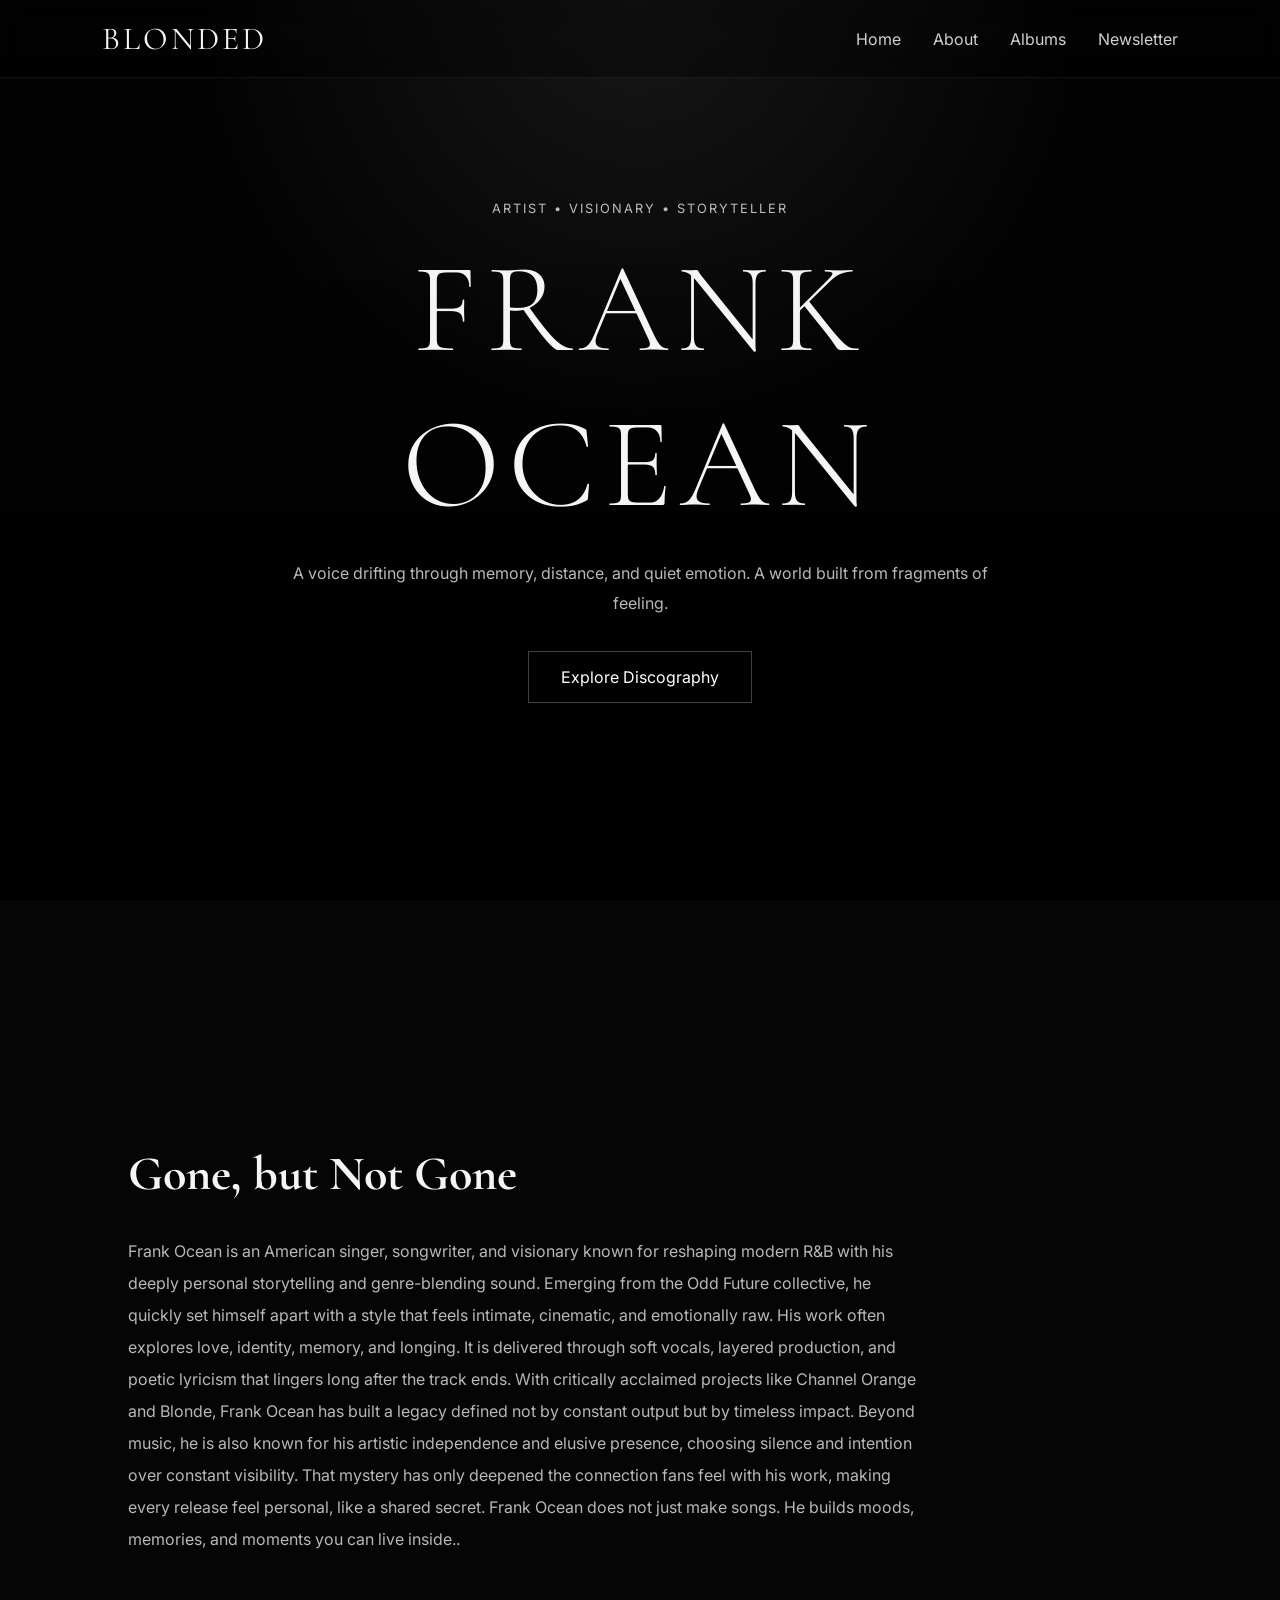
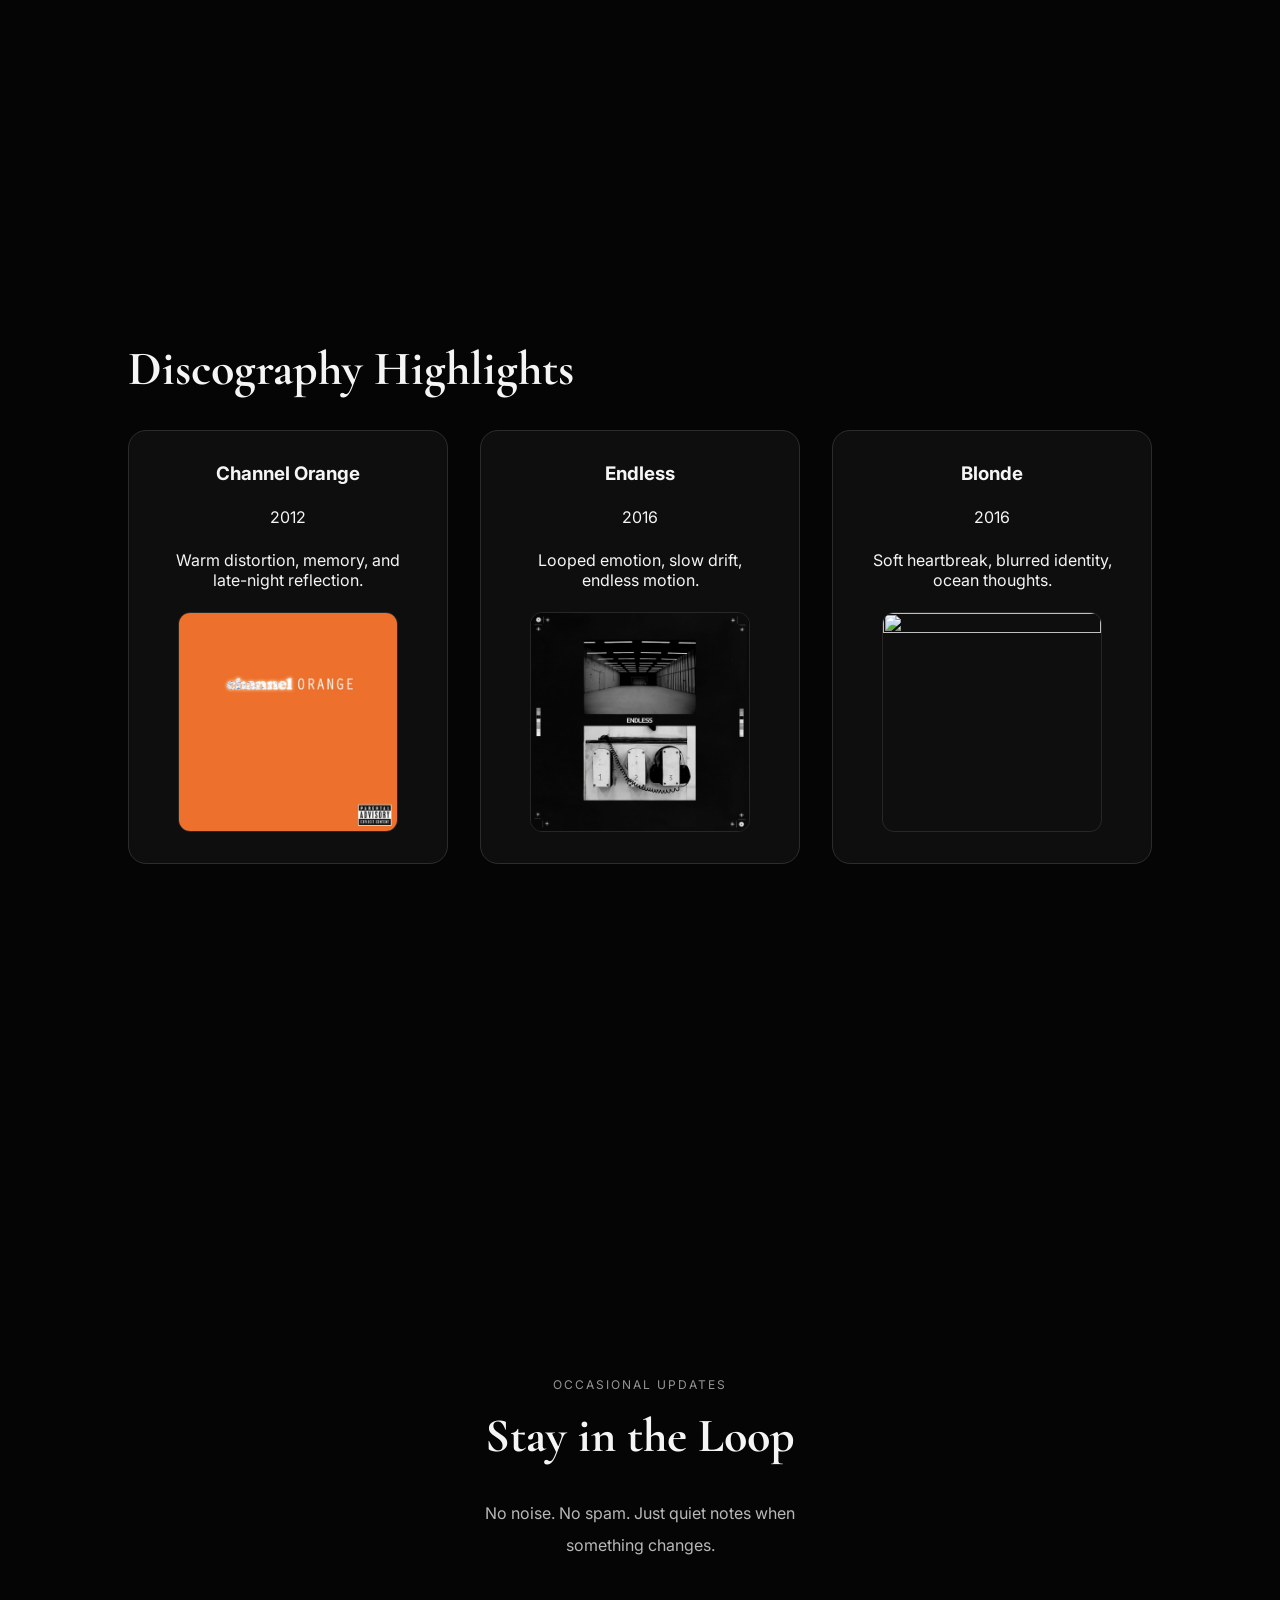
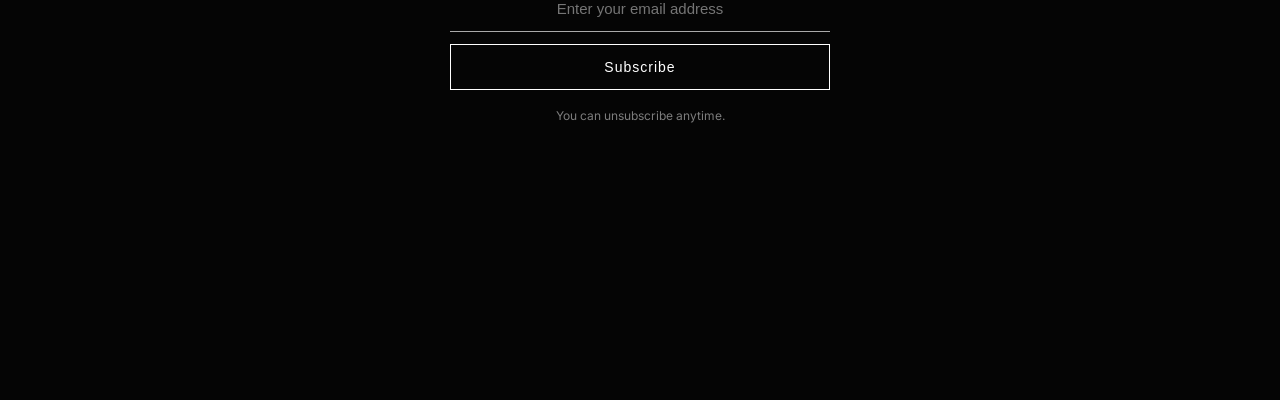
==== commit 2539d191: "index.html" ====
--- a/index.html
+++ b/index.html
@@ -84,7 +84,7 @@
         <span>2016</span>
         <p>Looped emotion, slow drift, endless motion.</p>
 
-        <img src="imgs/endless.jpeg" class="album-thumb">
+        <img src="imgs/ENDLESS.jpeg" class="album-thumb">
 
         <div class="tracklist">
 
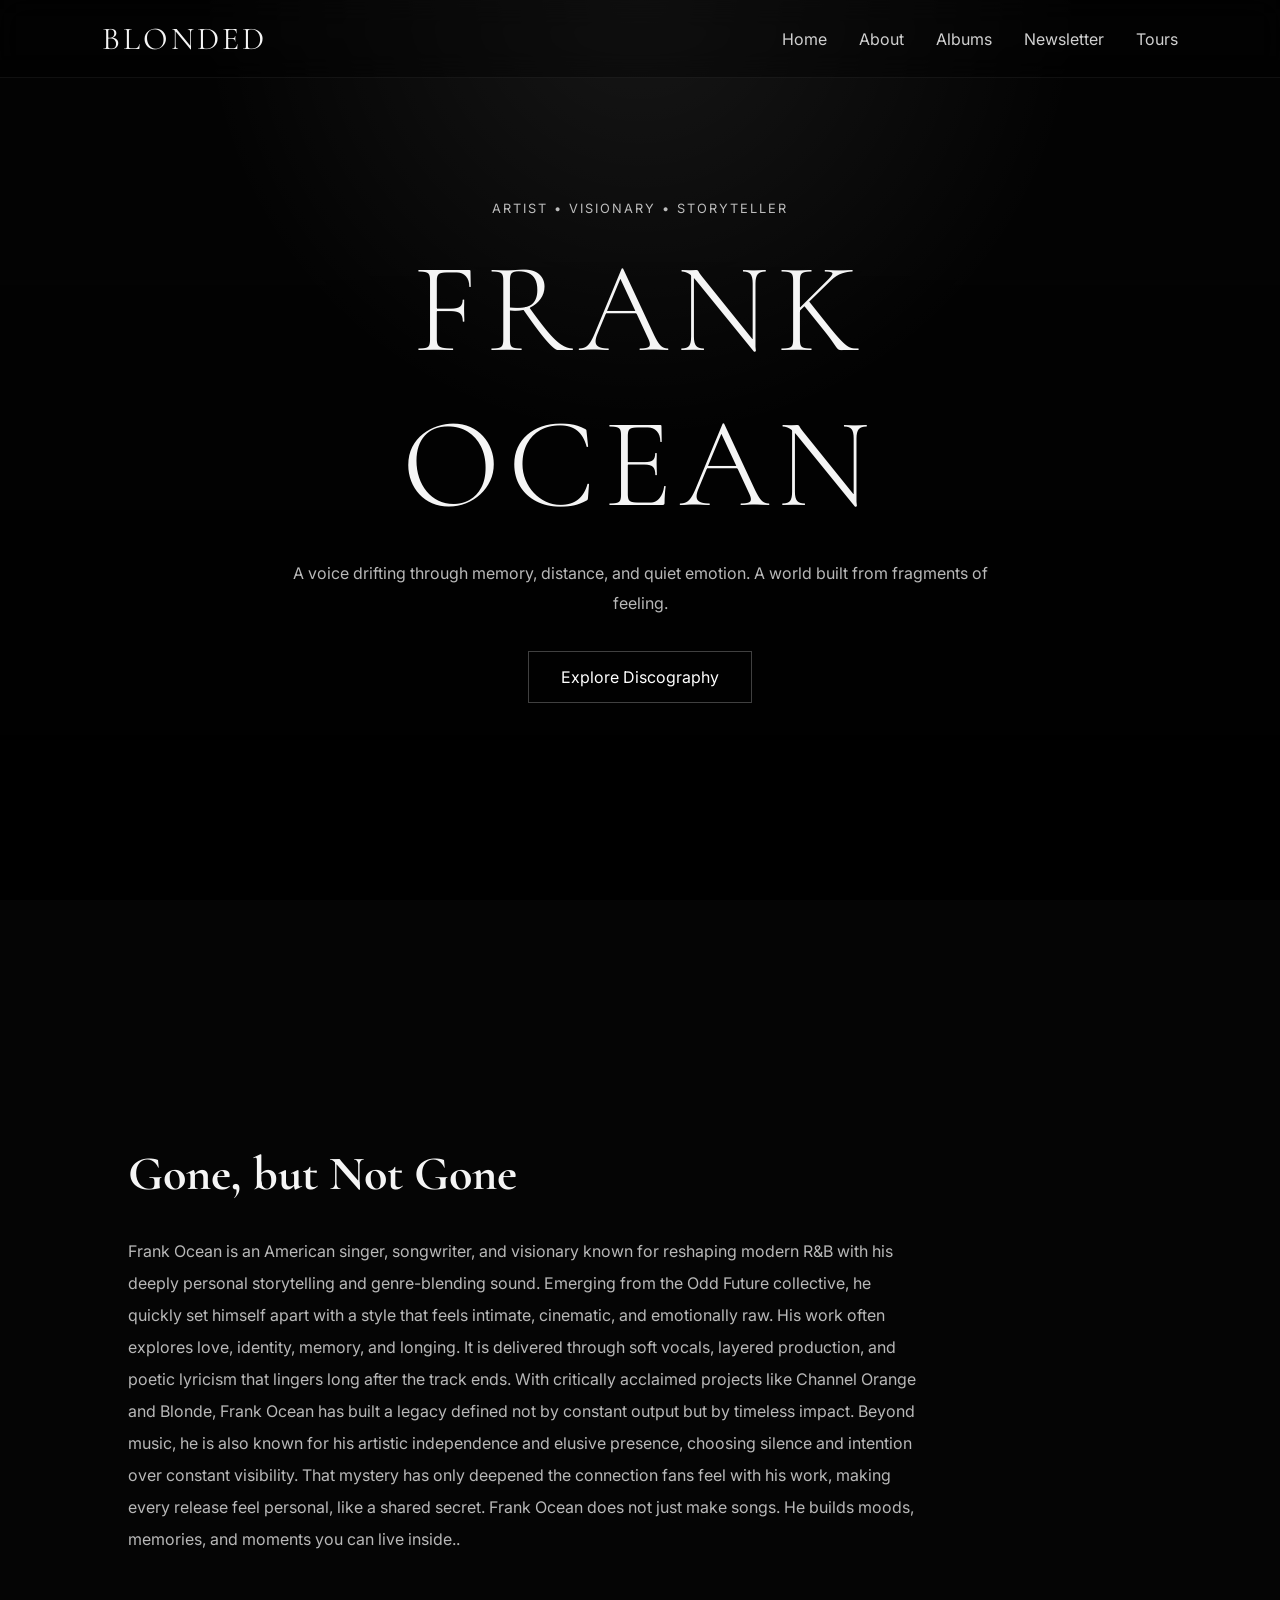
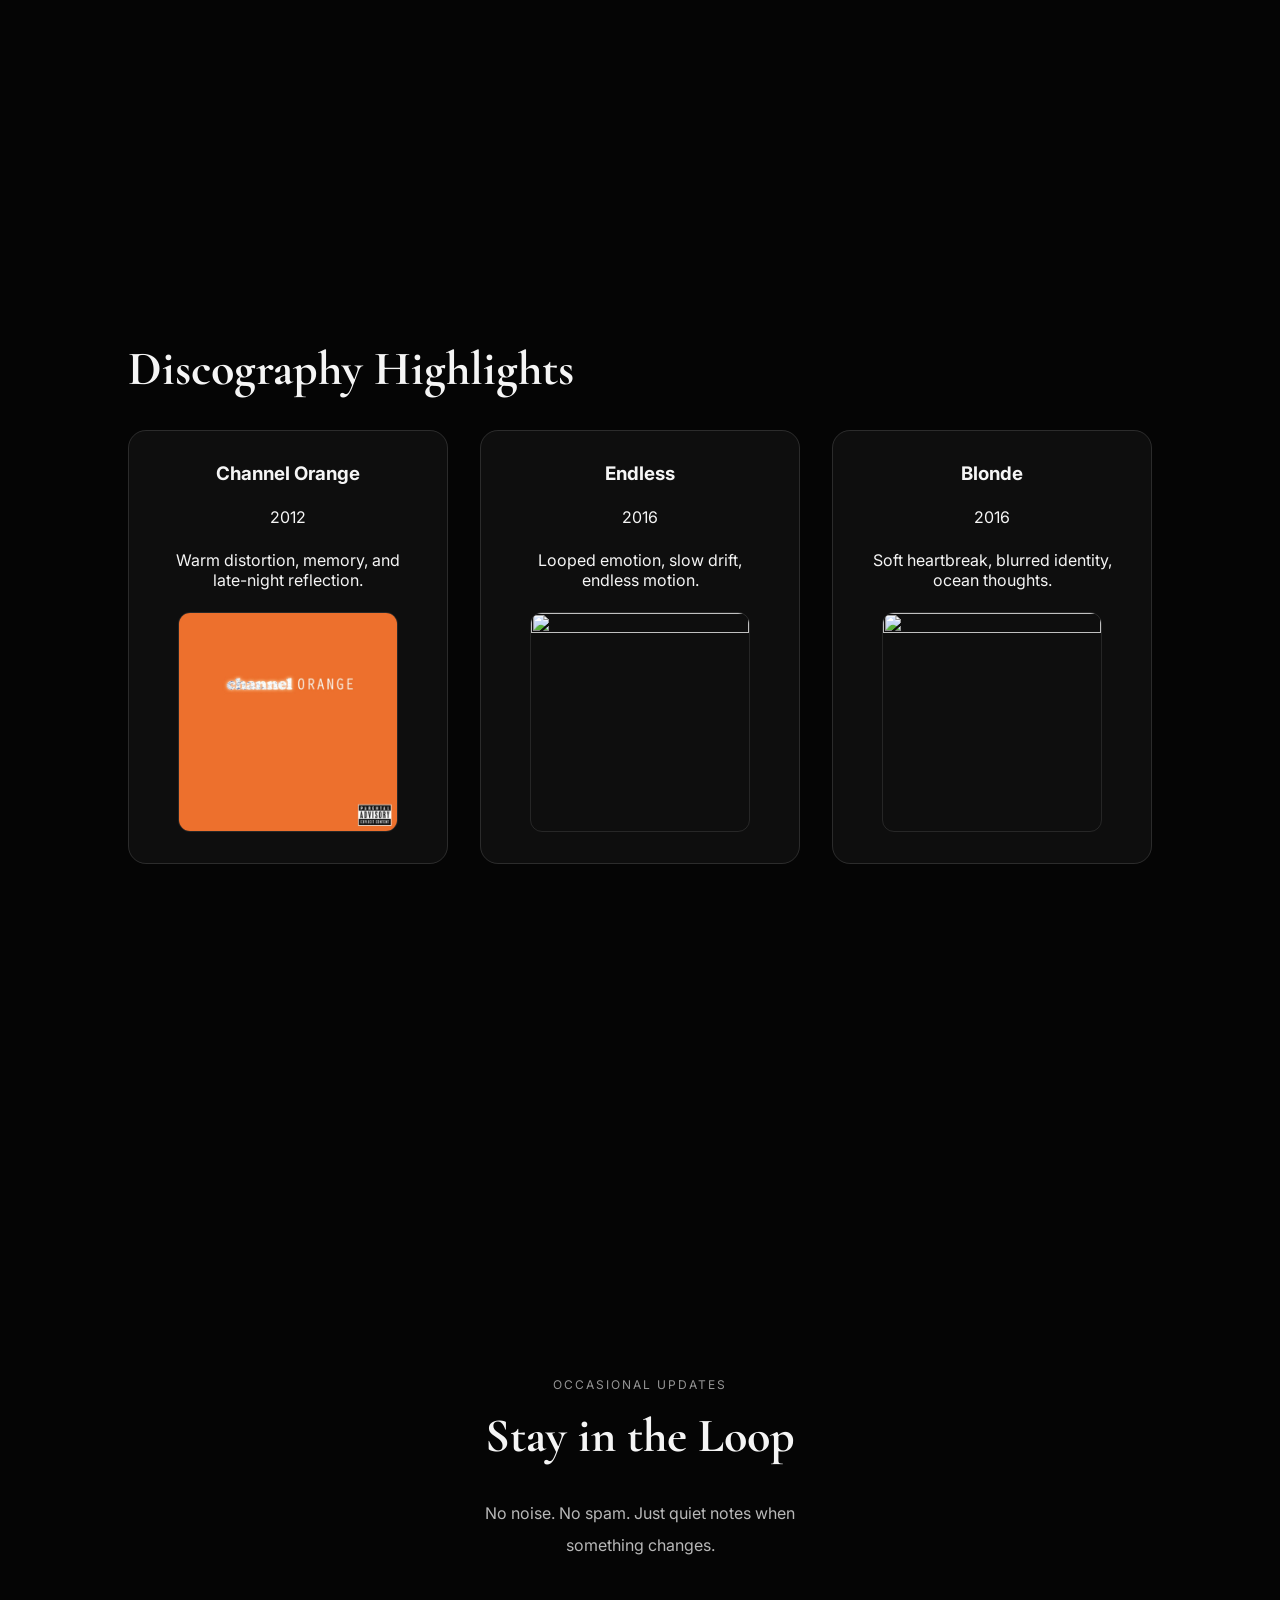
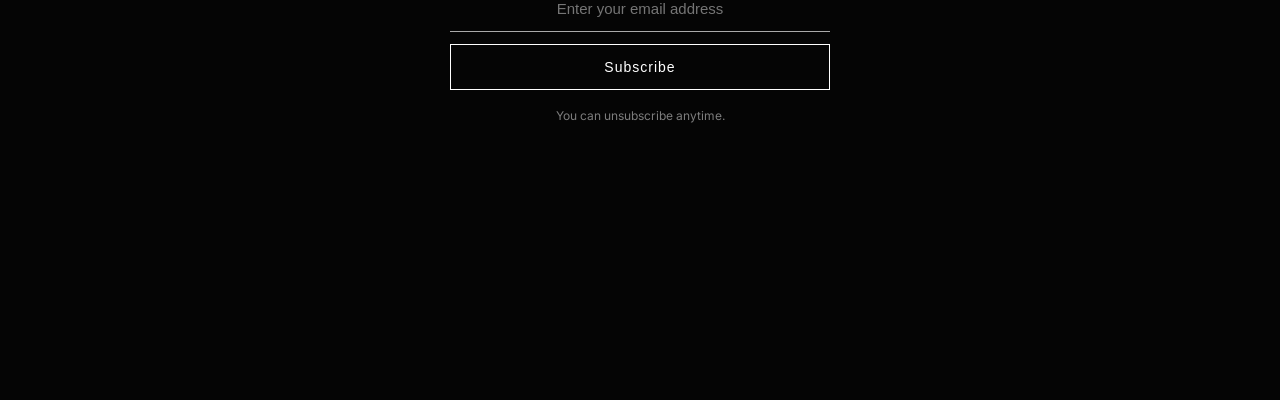
==== commit b373b87e: "Map Update" ====
--- a/index.html
+++ b/index.html
@@ -24,6 +24,7 @@
         <li><a href="#about">About</a></li>
         <li><a href="#albums">Albums</a></li>
         <li><a href="#newsletter">Newsletter</a></li>
+        <li><a href="tours.html">Tours</a></li>
       </ul>
     </nav>
   </header>
@@ -84,7 +85,7 @@
         <span>2016</span>
         <p>Looped emotion, slow drift, endless motion.</p>
 
-        <img src="imgs/ENDLESS.jpeg" class="album-thumb">
+        <img src="imgs/endless.jpeg" class="album-thumb">
 
         <div class="tracklist">
 
@@ -189,21 +190,117 @@
 
 const lyricsDB = { 
 
-    thinkin: "[Verse 1] A tornado flew around my room before you came Excuse the mess it made, it usually doesn't rain in Southern California, much like Arizona My eyes don't shed tears, but boy, they pour [Pre-Chorus] When I'm thinkin' 'bout you, ooh, no, no, no I've been thinkin' 'bout you, you know, know, know I've been thinkin' 'bout you, do you think about me still? Do ya, do ya? [Chorus] Or do you not think so far ahead? 'Cause I been thinkin' 'bout forever, ooh Or do you not think so far ahead? 'Cause I been thinkin' 'bout forever, ooh [Verse 2] No, I don't like you, I just thought you were cool enough to kick it Got a beach house I could sell you in Idaho Since you think I don't love you, I just thought you were cute That's why I kissed you Got a fighter jet, I don't get to fly it though [Pre-Chorus] I'm lying down thinkin' 'bout you, ooh, no, no, no I've been thinkin' 'bout you, you know, know, know I've been thinkin' 'bout you, do you think about me still? (Do ya, do ya?) Do ya, do ya? (Do ya, do ya?) You might also like So Long, London Taylor Swift But Daddy I Love Him Taylor Swift Family Matters Drake [Chorus] Or do you not think so far ahead? 'Cause I been thinkin' 'bout forever, ooh Or do you not think so far ahead? 'Cause I been thinkin' 'bout forever, ooh [Bridge] Yes, of course I remember, how could I forget (How could I forget) How you feel? (How you feel?) You know you were my first time (Time) A new feel (Down) It won't ever get old, not in my soul, not in my spirit, keep it alive We'll go down this road 'til it turns from color to black and white [Chorus] Or do you not think so far ahead? 'Cause I been thinkin' 'bout forever, ooh Or do you not think so far ahead? 'Cause I been thinkin' 'bout forever, ooh",
-
-    lost: "[Verse 1] Double D, big full breasts on my baby (Yo, we goin' to Florida) Triple weight, couldn't weigh the love I've got for the girl And I just wanna know, why you ain't been goin' to work? Boss ain't workin' you like this, he can't take care of you like this [Chorus] Now you're lost, lost in the heat of it all Girl, you know you're lost, lost in the thrill of it all Miami, Amsterdam, Tokyo, Spain, lost Los Angeles, India, lost on a train, lost [Verse 2] Got on my buttercream silk shirt, and it's Versace (There he goes, one of God's own prototypes) Hand me my triple weight, so I can weigh the work I got on you, girl (Too weird to live and too rare to die) No, I don't really wish, I don't wish the titties would show No, have I ever, have I ever let you get caught? (Oh) [Chorus] Lost, lost in the heat of it all Girl, you know you're lost, lost in the thrill of it all Miami, Amsterdam, Tokyo, Spain, lost Los Angeles, India, lost on a train, lost [Verse 3] She's at a stove (Who?), can't believe I got her out here cookin' dope (Cookin' dope) I promise she'll be whippin' meals up for a family of her own some day Nothin' wrong, no, nothin' wrong with a lie (Nothin' wrong, ain't nothin' wrong, ooh) Nothin' wrong with another short plane ride through the sky, you and I (Ain't nothin' wrong, ain't nothin' wrong, up in the sky, just you and I) You might also like THE HEART PART 6 Drake Darling, I Tyler, The Creator Like Him Tyler, The Creator [Chorus] Lost (Ooh), lost in the heat of it all Girl, you know you're lost (Ooh), lost in the thrill of it all Miami, Amsterdam, Tokyo, Spain, lost (Ooh, ooh, ooh, ooh) Los Angeles, India, lost on a train, lost (Ooh, ooh, ooh, ooh) [Outro] Love lost, lost Love, love, love lost, lost Love, love, love lost Love, love, love lost Faith is the substance— ¡Manos arriba!— Any other channel on the—",
-
-    pyramids: "[Part I] [Chorus] Oh, oh, oh, oh Set the cheetahs on the loose Oh, oh, oh, oh There's a thief out on the move Oh, oh, oh, oh Underneath our legion's view Oh, oh, oh, oh They have taken Cleopatra [Bridge] Run, run, run, come back for my glory (Cleopatra, Cleopatra) Bring her back to me (Cleopatra, Cle-o-patra, Cleopatra) Run, run, run, the crown of our pharaoh (Cleopatra, Cleopatra) The throne of our queen is empty (Cle-o-patra, Cleopatra) [Verse 1] We'll run to the future, shining like diamonds In a rocky world, rocky-ky world Our skin like bronze and our hair like cashmere As we march to the rhythm on the palace floor, ah-ooh Chandeliers inside the pyramids tremble from the force Cymbals crash inside the pyramids, voices fill up the halls You might also like Darling, I Tyler, The Creator ALL RED Playboi Carti Thought I Was Dead Tyler, The Creator [Chorus] Oh, oh, oh, ooh Set the cheetahs on the loose Ayy, ayy, ayy There's a thief out on the move Oh, oh, oh, ooh Underneath our legion's view Ayy, ayy, ayy They have taken Cleopatra, Cleopatra [Verse 2] The jewel of Africa, jewel What good is a jewel that ain't still precious? How could you run off on me? How could you run off on us? You feel like God inside that gold I found you laying down with Samson and his full head of hair I found my black queen, Cleopatra, bad dreams, Cleopatra [Chorus] Oh, oh, woah Remove her, send the cheetahs to the tomb Oh, oh, woah Our war is over, our queen has met her doom Oh, no more She lives no more, a serpent's in her room Oh, no more He has killed Cleopatra, Cleopatra [Interlude] [Part II] [Verse 1] Big sun coming strong through the motel blinds Wake up to your girl For now, let's call her Cleopatra, Cleopatra I'll watch you fix your hair Then put your panties on in the mirror, Cleopatra Then your lipstick, Cleopatra Then your six-inch heels, catch her She's headed to the pyramid [Chorus] She's working at the pyramid tonight Working at the pyramid, ayy Working at the pyramid tonight, oh yeah Working at the pyramid, oh-ah Working at the pyramid tonight, yeah Working at the pyramid, oh Working at the pyramid tonight Working at the pyramid Working at the pyramid tonight [Verse 2] Pimpin' in my convos Bubbles in my champagne, let it be some jazz playing Top floor motel suite, twisting my cigars Floor model TV with the VCR Got rubies in my damn chain Whip ain't got no gas tank, but it still got woodgrain Got your girl working for me Hit the strip and my bill's paid, that keep my bills paid Hit the strip and my bill's paid, keep a nigga bills paid [Chorus] She's working at the pyramid tonight Working at the pyramid, ayy Working at the pyramid tonight, ayy Working at the pyramid, oh-ah Working at the pyramid tonight, yeah Working at the pyramid, ooh Working at the pyramid tonight Working at the pyramid [Verse 3] You showed up after work, I'm bathing your body Touch you in places only I know You're wet and you're warm just like our bathwater Can we make love before you go? The way you say my name makes me feel like I'm that nigga But I'm still unemployed You could say it's big, but you take it Ride cowgirl But your love ain't free no more, baby But your love ain't free no more [Chorus] She's working at the pyramid tonight Working at the pyramid, ayy Working at the pyramid tonight, oh yeah Working at the pyramid, that's right Working at the pyramid tonight, yeah Working at the pyramid, ooh Working at the pyramid tonight Working at the pyramid Working at the pyramid tonight",
-
-    rushes: "[Verse 1: Frank Ocean] Gonna be somebody, I follow Running showers, in a mist so cloudy Enough time to know, know nothing at all I see the lines (Walls) There's two lines (Walls) You'll live a life anew Tell me what you need from me? Gas money? And I did what I needed to, yeah To be kind Cut your teeth on sheets in Paris Hope the water's deep enough It's a rush to the head We've been here before (He's just like the water) The first time is not the past time I ain't felt this way in years [Bridge: Frank Ocean & Jazmine Sullivan] First, I was rushing for a wait This time, I'm waiting for a rush (Oh, help me up off my feet, yeah) Infatuation's your rush (Help me, help me, help me off my feet, yeah) (Do you wish you were me?) Keep pushing on 'em, never let 'em stop (Do you wish you were me?) All what happens to be, now it happens to me Upon his feet You might also like Family Matters Drake THE HEART PART 6 Drake loml Taylor Swift [Verse 2: Frank Ocean] Twin peaking, highs and lows We shaded off and on (Up on his feet) Bygones, but we're still here Riding in my two wheels I love the way you make me feel (I'll be up in a week) Bet you wish you was me? Might need some help on my feet Yeah, yeah, yeah, yeah, yeah, I be up to my feet I'll wake up in a week Wake me up in a week (It's like driving 'round, stroke me, suck me, pipe me down) (Two is a crowd, quieting down) (Bite me down, pad me down, do whatever to fly me down) [Outro: Frank Ocean] What stays and what— What's gone and what's here still? And what's here still? Riding my two wheels They're gone and you're still here, ridin' They're gone and you're still here, riding my two wheels I love the way you make me feel",
-
-    slide: "[Intro] Gotta rinse off out here I can't see your diamonds I need a week in paradise I went god mode all year I can't see so cloudy Paradiso laundries I keep the cheats on all year Sometime in heaven You still behind like ancestor All on your mood board all year I went god mode about it You ain't got no muscles, lil' nigga I ain't in the mood for it all year I keep the cheats on always Wrong side of average [Chorus] Now when you slide on me, you slide on me You slide off, oh, peace out, yeah, yeah That's a free slide on me, first time's on me Next time won't be, oh, yeah, yeah [Verse] For your mentality You play ball, you run five-on-five, least three times a week Glen Park, down the street Waiting on you to tire, retire with victory Play so savagely Always fighting with them you grew up with When you lose, you don't cry, but you low-key sad to see, uh-ah-uh If we cut like some champions, you'll redeem yourself You'll sleep happily, uh-ah-uh Smilin', I'm still working while you dream, pop I could never let a scene stop, smilin' on me I don't think they get the point, pop They forgettin' that it's me, akh Akhi, tell 'em I ain't gone, wallahi I'm just all day runnin' numbers How the fuck you think I live? Too many heads waiting for my downfall They're like, Something's gotta give Boys in the building give me updates like they know the weather If you ain't in the streets, you can't see the sky, I'm out here I could see the sky, and it's paradise On the regular You might also like In Here Somewhere Frank Ocean Rushes Frank Ocean Florida Frank Ocean [Chorus] And when you slide on me, you slide on me You slide on, oh, slide, yeah, yeah Now when you slide on me, you slide on me First time on me, oh, yeah, yeah [Outro] This is for when you change your mind and slide back this way This is for that night when setbacks won't let that much fade Guess you can't blame the ones you choose Blah, blah (Blur), blah (Blur) Blah, blah, blah (Blur) Blah, blah, blah (Blur) Blah, blah, blah, blah",
-
-    nikes: "[Verse 1: Frank Ocean] These bitches want Nikes They looking for a check Tell 'em it ain't likely Said she need a ring like Carmelo You must be on that white like Othello All you want is Nikes, but the real ones Just like you, just like me I don't play, I don't make time But if you need dick, I got you And I yam from the line Pour up for A$AP, R.I.P. Pimp C R.I.P. Trayvon, that nigga look just like me Woo, fuckin' buzzin', woo That my little cousin, he got a little trade His girl keep the scales, a little mermaid We out by the pool, some little mermaids Me and them gel like twigs with them bangs Now that's a real mermaid You been holding your breath, weighted down Punk madre, punk papá He don't care for me, but he cares for me And that's good enough We don't talk much or nothin' But when we talkin' 'bout somethin' We have good discussion I met his friends last week Feels like they're up to somethin' That's good for us You might also like Sticky Tyler, The Creator Judge Judy Tyler, The Creator Take Your Mask Off Tyler, The Creator [Verse 2: Frank Ocean] We'll let you guys prophesy We'll let you guys prophesy We gon' see the future first We'll let you guys prophesy We gon' see the future first Living so the last night feels like a past life Speaking of the don't know what got into people Devil be possessin' homies Demons try to body-jump Why you think I'm in this bitch wearing a fucking yarmulke? Acid on me like the rain Weed crumbles into glitter Rain, glitter We laid out on this wet floor Away turf, no Astro' Mesmerized how the strobes glow Look at all the people feet dance I know that your nigga came witcha But he ain't witcha We only human, and it's humid in these Balmains I mean, my balls stickin' in my jeans We breathin' pheromones, Amber Rose Sippin' pink-gold lemonades Feelin' [Outro: Frank Ocean & Amber Coffman, Frank Ocean] I may be younger, but I'll look after you (Prophesy) We're not in love, but I'll make love to you (Prophesy) When you're not here, I'll save some for you I'm not him, but I'll mean somethin' to you I'll mean something too I'll mean something too You got a roommate, he'll hear what we do It's only awkward if you're fuckin' him too [Verse 3: KOHH]",
-
-    ivy: "[Chorus] I thought that I was dreamin' when you said you love me The start of nothin' I had no chance to prepare, I couldn't see you comin' The start of nothin' Ooh, I could hate you now It's quite alright to hate me now When we both know that deep down The feeling still deep down is good [Verse 1] If I could see through walls, I could see you're fakin' If you could see my thoughts, you would see our faces Safe in my rental like an armored truck back then We didn't give a fuck back then I ain't a kid no more We'll never be those kids again We'd drive to Syd's Had the X6 back then, back then No matter what I did, my waves wouldn't dip back then Everything sucked back then, we were friends [Chorus] I thought that I was dreamin' when you said you love me The start of nothin' I had no chance to prepare, I couldn't see you comin' The start of nothin' Ooh, I could hate you now It's quite alright to hate me now But we both know that deep down The feeling still deep down is good You might also like THE HEART PART 6 Drake Not Like Us Kendrick Lamar Family Matters Drake [Verse 2] In the halls of your hotel Arm around my shoulder so I could tell How much I meant to you, meant it sincere back then We had time to kill back then You ain't a kid no more, we'll never be those kids again It's not the same, ivory's illegal, don't you remember? [Bridge] I broke your heart last week You'll probably feel better by the weekend Still remember, had you going crazy Screamin' my name, the feeling deep down is good [Chorus] I thought that I was dreamin' when you said you love me The start of nothin' Had no chance to prepare, couldn't see you comin' And we started from nothin' Ooh, I could hate you now It's alright to hate me now We both know that deep down The feeling still deep down is good [Outro] All the things I didn't mean to say, I didn't mean to do There were things you didn't need to say, did you mean to? Mean to? I've been dreamin' of you, dreamin' of you I've been dreamin' of you, dreamin' of you I've been dreamin', dreamin'",
-
-    pinkwhite: "[Intro: Frank Ocean] Yeah, yeah, oh (Woo) Yeah, yeah, yeah [Verse 1: Frank Ocean] That's the way every day goes Every time we've no control If the sky is pink and white If the ground is black and yellow It's the same way you showed me Nod my head, don't close my eyes Halfway on a slow move It's the same way you showed me If you could fly, then you'd feel south Up north's getting cold soon The way it is, we're on land So I'm someone to hold true Keep you cool when it's still alive Won't let you down when it's all ruin Just the same way you showed me, showed me [Chorus: Frank Ocean] You showed me love Glory from above Regard, my dear It's all downhill from here You might also like THE HEART PART 6 Drake Family Matters Drake Sticky Tyler, The Creator [Verse 2: Frank Ocean] In the wake of a hurricane Dark skin of a summer shade Nosedive in the flood lines Tall tower of milk crates It's the same way you showed me Cannonball off the porch side Older kids trying off the roof Just the same way you showed me (You showed) If you could die and come back to life Up for air from the swimming pool You'd kneel down to the dry land Kiss the earth that birthed you Gave you tools just to stay alive And make it out when the sun is ruined That's the same way you showed me, showed me [Chorus: Frank Ocean, Frank Ocean & Beyoncé] You showed me love (Ah) Glory from above Regard, my dear (Ah) It's all downhill from here [Outro: Frank Ocean, Frank Ocean & Beyoncé] Remember life, remember how it was? (Ah) Climb trees, Michael Jackson, all ends here (Recalling) Say what up to Matthew, to Shoob (Ooh) Say what up to Danny Say what up to life, immortality (Ah, yeah) Bending up my Nikes Running out of the Melpomene, nicotine (Ah, yeah) Stealing granny cigs (Take it easy) Gimme something sweet Bitch, I might like immortality (Woo) This is life, life immortality"
+    thinkin: `[Verse 1] A tornado flew around my room before you came Excuse the mess it made, it usually doesn't rain in Southern California, much like Arizona My eyes don't shed tears, but boy, they pour 
+    
+[Pre-Chorus] When I'm thinkin' 'bout you, ooh, no, no, no I've been thinkin' 'bout you, you know, know, know I've been thinkin' 'bout you, do you think about me still? Do ya, do ya? 
+
+[Chorus] Or do you not think so far ahead? 'Cause I been thinkin' 'bout forever, ooh Or do you not think so far ahead? 'Cause I been thinkin' 'bout forever, ooh 
+
+[Verse 2] No, I don't like you, I just thought you were cool enough to kick it Got a beach house I could sell you in Idaho Since you think I don't love you, I just thought you were cute That's why I kissed you Got a fighter jet, I don't get to fly it though 
+
+[Pre-Chorus] I'm lying down thinkin' 'bout you, ooh, no, no, no I've been thinkin' 'bout you, you know, know, know I've been thinkin' 'bout you, do you think about me still? (Do ya, do ya?) Do ya, do ya? (Do ya, do ya?) You might also like So Long, London Taylor Swift But Daddy I Love Him Taylor Swift Family Matters Drake 
+
+[Chorus] Or do you not think so far ahead? 'Cause I been thinkin' 'bout forever, ooh Or do you not think so far ahead? 'Cause I been thinkin' 'bout forever, ooh 
+
+[Bridge] Yes, of course I remember, how could I forget (How could I forget) How you feel? (How you feel?) You know you were my first time (Time) A new feel (Down) It won't ever get old, not in my soul, not in my spirit, keep it alive We'll go down this road 'til it turns from color to black and white 
+
+[Chorus] Or do you not think so far ahead? 'Cause I been thinkin' 'bout forever, ooh Or do you not think so far ahead? 'Cause I been thinkin' 'bout forever, ooh"`,
+    
+    lost: `[Verse 1] Double D, big full breasts on my baby (Yo, we goin' to Florida) Triple weight, couldn't weigh the love I've got for the girl And I just wanna know, why you ain't been goin' to work? Boss ain't workin' you like this, he can't take care of you like this 
+
+[Chorus] Now you're lost, lost in the heat of it all Girl, you know you're lost, lost in the thrill of it all Miami, Amsterdam, Tokyo, Spain, lost Los Angeles, India, lost on a train, lost 
+    
+[Verse 2] Got on my buttercream silk shirt, and it's Versace (There he goes, one of God's own prototypes) Hand me my triple weight, so I can weigh the work I got on you, girl (Too weird to live and too rare to die) No, I don't really wish, I don't wish the titties would show No, have I ever, have I ever let you get caught? (Oh) 
+    
+[Chorus] Lost, lost in the heat of it all Girl, you know you're lost, lost in the thrill of it all Miami, Amsterdam, Tokyo, Spain, lost Los Angeles, India, lost on a train, lost 
+    
+[Verse 3] She's at a stove (Who?), can't believe I got her out here cookin' dope (Cookin' dope) I promise she'll be whippin' meals up for a family of her own some day Nothin' wrong, no, nothin' wrong with a lie (Nothin' wrong, ain't nothin' wrong, ooh) Nothin' wrong with another short plane ride through the sky, you and I (Ain't nothin' wrong, ain't nothin' wrong, up in the sky, just you and I) You might also like THE HEART PART 6 Drake Darling, I Tyler, The Creator Like Him Tyler, The Creator 
+    
+[Chorus] Lost (Ooh), lost in the heat of it all Girl, you know you're lost (Ooh), lost in the thrill of it all Miami, Amsterdam, Tokyo, Spain, lost (Ooh, ooh, ooh, ooh) Los Angeles, India, lost on a train, lost (Ooh, ooh, ooh, ooh) 
+   
+[Outro] Love lost, lost Love, love, love lost, lost Love, love, love lost Love, love, love lost Faith is the substance— ¡Manos arriba!— Any other channel on the—`,
+
+    pyramids: `[Part I] 
+    
+[Chorus] Oh, oh, oh, oh Set the cheetahs on the loose Oh, oh, oh, oh There's a thief out on the move Oh, oh, oh, oh Underneath our legion's view Oh, oh, oh, oh They have taken Cleopatra 
+    
+[Bridge] Run, run, run, come back for my glory (Cleopatra, Cleopatra) Bring her back to me (Cleopatra, Cle-o-patra, Cleopatra) Run, run, run, the crown of our pharaoh (Cleopatra, Cleopatra) The throne of our queen is empty (Cle-o-patra, Cleopatra) 
+
+[Verse 1] We'll run to the future, shining like diamonds In a rocky world, rocky-ky world Our skin like bronze and our hair like cashmere As we march to the rhythm on the palace floor, ah-ooh Chandeliers inside the pyramids tremble from the force Cymbals crash inside the pyramids, voices fill up the halls You might also like Darling, I Tyler, The Creator ALL RED Playboi Carti Thought I Was Dead Tyler, The Creator 
+
+[Chorus] Oh, oh, oh, ooh Set the cheetahs on the loose Ayy, ayy, ayy There's a thief out on the move Oh, oh, oh, ooh Underneath our legion's view Ayy, ayy, ayy They have taken Cleopatra, Cleopatra 
+
+[Verse 2] The jewel of Africa, jewel What good is a jewel that ain't still precious? How could you run off on me? How could you run off on us? You feel like God inside that gold I found you laying down with Samson and his full head of hair I found my black queen, Cleopatra, bad dreams, Cleopatra 
+
+[Chorus] Oh, oh, woah Remove her, send the cheetahs to the tomb Oh, oh, woah Our war is over, our queen has met her doom Oh, no more She lives no more, a serpent's in her room Oh, no more He has killed Cleopatra, Cleopatra 
+
+[Interlude]  
+
+[Part II] 
+
+[Verse 1] Big sun coming strong through the motel blinds Wake up to your girl For now, let's call her Cleopatra, Cleopatra I'll watch you fix your hair Then put your panties on in the mirror, Cleopatra Then your lipstick, Cleopatra Then your six-inch heels, catch her She's headed to the pyramid 
+
+[Chorus] She's working at the pyramid tonight Working at the pyramid, ayy Working at the pyramid tonight, oh yeah Working at the pyramid, oh-ah Working at the pyramid tonight, yeah Working at the pyramid, oh Working at the pyramid tonight Working at the pyramid Working at the pyramid tonight 
+
+[Verse 2] Pimpin' in my convos Bubbles in my champagne, let it be some jazz playing Top floor motel suite, twisting my cigars Floor model TV with the VCR Got rubies in my damn chain Whip ain't got no gas tank, but it still got woodgrain Got your girl working for me Hit the strip and my bill's paid, that keep my bills paid Hit the strip and my bill's paid, keep a nigga bills paid 
+
+[Chorus] She's working at the pyramid tonight Working at the pyramid, ayy Working at the pyramid tonight, ayy Working at the pyramid, oh-ah Working at the pyramid tonight, yeah Working at the pyramid, ooh Working at the pyramid tonight Working at the pyramid 
+
+[Verse 3] You showed up after work, I'm bathing your body Touch you in places only I know You're wet and you're warm just like our bathwater Can we make love before you go? The way you say my name makes me feel like I'm that nigga But I'm still unemployed You could say it's big, but you take it Ride cowgirl But your love ain't free no more, baby But your love ain't free no more 
+
+[Chorus] She's working at the pyramid tonight Working at the pyramid, ayy Working at the pyramid tonight, oh yeah Working at the pyramid, that's right Working at the pyramid tonight, yeah Working at the pyramid, ooh Working at the pyramid tonight Working at the pyramid Working at the pyramid tonight`,
+
+    rushes: `[Verse 1: Frank Ocean] Gonna be somebody, I follow Running showers, in a mist so cloudy Enough time to know, know nothing at all I see the lines (Walls) There's two lines (Walls) You'll live a life anew Tell me what you need from me? Gas money? And I did what I needed to, yeah To be kind Cut your teeth on sheets in Paris Hope the water's deep enough It's a rush to the head We've been here before (He's just like the water) The first time is not the past time I ain't felt this way in years  
+  
+[Bridge: Frank Ocean & Jazmine Sullivan] First, I was rushing for a wait This time, I'm waiting for a rush (Oh, help me up off my feet, yeah) Infatuation's your rush (Help me, help me, help me off my feet, yeah) (Do you wish you were me?) Keep pushing on 'em, never let 'em stop (Do you wish you were me?) All what happens to be, now it happens to me Upon his feet You might also like Family Matters Drake THE HEART PART 6 Drake loml Taylor Swift 
+
+[Verse 2: Frank Ocean] Twin peaking, highs and lows We shaded off and on (Up on his feet) Bygones, but we're still here Riding in my two wheels I love the way you make me feel (I'll be up in a week) Bet you wish you was me? Might need some help on my feet Yeah, yeah, yeah, yeah, yeah, I be up to my feet I'll wake up in a week Wake me up in a week (It's like driving 'round, stroke me, suck me, pipe me down) (Two is a crowd, quieting down) (Bite me down, pad me down, do whatever to fly me down) 
+
+[Outro: Frank Ocean] What stays and what— What's gone and what's here still? And what's here still? Riding my two wheels They're gone and you're still here, ridin' They're gone and you're still here, riding my two wheels I love the way you make me feel`,
+
+    slide: `[Intro] Gotta rinse off out here I can't see your diamonds I need a week in paradise I went god mode all year I can't see so cloudy Paradiso laundries I keep the cheats on all year Sometime in heaven You still behind like ancestor All on your mood board all year I went god mode about it You ain't got no muscles, lil' nigga I ain't in the mood for it all year I keep the cheats on always Wrong side of average 
+    
+[Chorus] Now when you slide on me, you slide on me You slide off, oh, peace out, yeah, yeah That's a free slide on me, first time's on me Next time won't be, oh, yeah, yeah 
+
+[Verse] For your mentality You play ball, you run five-on-five, least three times a week Glen Park, down the street Waiting on you to tire, retire with victory Play so savagely Always fighting with them you grew up with When you lose, you don't cry, but you low-key sad to see, uh-ah-uh If we cut like some champions, you'll redeem yourself You'll sleep happily, uh-ah-uh Smilin', I'm still working while you dream, pop I could never let a scene stop, smilin' on me I don't think they get the point, pop They forgettin' that it's me, akh Akhi, tell 'em I ain't gone, wallahi I'm just all day runnin' numbers How the fuck you think I live? Too many heads waiting for my downfall They're like, Something's gotta give Boys in the building give me updates like they know the weather If you ain't in the streets, you can't see the sky, I'm out here I could see the sky, and it's paradise On the regular You might also like In Here Somewhere Frank Ocean Rushes Frank Ocean Florida Frank Ocean 
+
+[Chorus] And when you slide on me, you slide on me You slide on, oh, slide, yeah, yeah Now when you slide on me, you slide on me First time on me, oh, yeah, yeah 
+
+[Outro] This is for when you change your mind and slide back this way This is for that night when setbacks won't let that much fade Guess you can't blame the ones you choose Blah, blah (Blur), blah (Blur) Blah, blah, blah (Blur) Blah, blah, blah (Blur) Blah, blah, blah, blah`,
+
+    nikes: `[Verse 1: Frank Ocean] These bitches want Nikes They looking for a check Tell 'em it ain't likely Said she need a ring like Carmelo You must be on that white like Othello All you want is Nikes, but the real ones Just like you, just like me I don't play, I don't make time But if you need dick, I got you And I yam from the line Pour up for A$AP, R.I.P. Pimp C R.I.P. Trayvon, that nigga look just like me Woo, fuckin' buzzin', woo That my little cousin, he got a little trade His girl keep the scales, a little mermaid We out by the pool, some little mermaids Me and them gel like twigs with them bangs Now that's a real mermaid You been holding your breath, weighted down Punk madre, punk papá He don't care for me, but he cares for me And that's good enough We don't talk much or nothin' But when we talkin' 'bout somethin' We have good discussion I met his friends last week Feels like they're up to somethin' That's good for us You might also like Sticky Tyler, The Creator Judge Judy Tyler, The Creator Take Your Mask Off Tyler, The Creator 
+    
+[Verse 2: Frank Ocean] We'll let you guys prophesy We'll let you guys prophesy We gon' see the future first We'll let you guys prophesy We gon' see the future first Living so the last night feels like a past life Speaking of the don't know what got into people Devil be possessin' homies Demons try to body-jump Why you think I'm in this bitch wearing a fucking yarmulke? Acid on me like the rain Weed crumbles into glitter Rain, glitter We laid out on this wet floor Away turf, no Astro' Mesmerized how the strobes glow Look at all the people feet dance I know that your nigga came witcha But he ain't witcha We only human, and it's humid in these Balmains I mean, my balls stickin' in my jeans We breathin' pheromones, Amber Rose Sippin' pink-gold lemonades Feelin' 
+
+[Outro: Frank Ocean & Amber Coffman, Frank Ocean] I may be younger, but I'll look after you (Prophesy) We're not in love, but I'll make love to you (Prophesy) When you're not here, I'll save some for you I'm not him, but I'll mean somethin' to you I'll mean something too I'll mean something too You got a roommate, he'll hear what we do It's only awkward if you're fuckin' him too 
+
+[Verse 3: KOHH]`,
+
+    ivy: `[Chorus] I thought that I was dreamin' when you said you love me The start of nothin' I had no chance to prepare, I couldn't see you comin' The start of nothin' Ooh, I could hate you now It's quite alright to hate me now When we both know that deep down The feeling still deep down is good 
+   
+[Verse 1] If I could see through walls, I could see you're fakin' If you could see my thoughts, you would see our faces Safe in my rental like an armored truck back then We didn't give a fuck back then I ain't a kid no more We'll never be those kids again We'd drive to Syd's Had the X6 back then, back then No matter what I did, my waves wouldn't dip back then Everything sucked back then, we were friends 
+
+[Chorus] I thought that I was dreamin' when you said you love me The start of nothin' I had no chance to prepare, I couldn't see you comin' The start of nothin' Ooh, I could hate you now It's quite alright to hate me now But we both know that deep down The feeling still deep down is good You might also like THE HEART PART 6 Drake Not Like Us Kendrick Lamar Family Matters Drake 
+
+[Verse 2] In the halls of your hotel Arm around my shoulder so I could tell How much I meant to you, meant it sincere back then We had time to kill back then You ain't a kid no more, we'll never be those kids again It's not the same, ivory's illegal, don't you remember? 
+
+[Bridge] I broke your heart last week You'll probably feel better by the weekend Still remember, had you going crazy Screamin' my name, the feeling deep down is good 
+
+[Chorus] I thought that I was dreamin' when you said you love me The start of nothin' Had no chance to prepare, couldn't see you comin' And we started from nothin' Ooh, I could hate you now It's alright to hate me now We both know that deep down The feeling still deep down is good 
+
+[Outro] All the things I didn't mean to say, I didn't mean to do There were things you didn't need to say, did you mean to? Mean to? I've been dreamin' of you, dreamin' of you I've been dreamin' of you, dreamin' of you I've been dreamin', dreamin'`,
+
+    pinkwhite: `[Intro: Frank Ocean] Yeah, yeah, oh (Woo) Yeah, yeah, yeah 
+    
+[Verse 1: Frank Ocean] That's the way every day goes Every time we've no control If the sky is pink and white If the ground is black and yellow It's the same way you showed me Nod my head, don't close my eyes Halfway on a slow move It's the same way you showed me If you could fly, then you'd feel south Up north's getting cold soon The way it is, we're on land So I'm someone to hold true Keep you cool when it's still alive Won't let you down when it's all ruin Just the same way you showed me, showed me 
+    
+[Chorus: Frank Ocean] You showed me love Glory from above Regard, my dear It's all downhill from here You might also like THE HEART PART 6 Drake Family Matters Drake Sticky Tyler, The Creator 
+   
+[Verse 2: Frank Ocean] In the wake of a hurricane Dark skin of a summer shade Nosedive in the flood lines Tall tower of milk crates It's the same way you showed me Cannonball off the porch side Older kids trying off the roof Just the same way you showed me (You showed) If you could die and come back to life Up for air from the swimming pool You'd kneel down to the dry land Kiss the earth that birthed you Gave you tools just to stay alive And make it out when the sun is ruined That's the same way you showed me, showed me 
+    
+[Chorus: Frank Ocean, Frank Ocean & Beyoncé] You showed me love (Ah) Glory from above Regard, my dear (Ah) It's all downhill from here 
+    
+[Outro: Frank Ocean, Frank Ocean & Beyoncé] Remember life, remember how it was? (Ah) Climb trees, Michael Jackson, all ends here (Recalling) Say what up to Matthew, to Shoob (Ooh) Say what up to Danny Say what up to life, immortality (Ah, yeah) Bending up my Nikes Running out of the Melpomene, nicotine (Ah, yeah) Stealing granny cigs (Take it easy) Gimme something sweet Bitch, I might like immortality (Woo) This is life, life immortality`
 
 };
 
--- a/styles.css
+++ b/styles.css
@@ -37,7 +37,6 @@
   content:"";
   position:fixed;
   inset:0;
-  background:url("https://images.unsplash.com/photo-1519608487953-e999c86e7455?auto=format&fit=crop&w=1500&q=80");
   background-size:cover;
   background-position:center;
   opacity:.1;
@@ -368,14 +367,28 @@
   margin:1rem 0;
 }
 
-#lyricsBox
-{
-  max-height:300px;
-  overflow-y:auto;
-  color:#d6d6d6;
-  line-height:1.8;
-  padding-right:10px;
-}#lyricsBox::-webkit-scrollbar 
+#lyricsBox {
+  max-height: 450px;
+  overflow-y: auto;
+
+  font-family: Georgia, serif;
+  font-size: 1.1rem;
+  line-height: 2;
+  text-align: left;
+
+  color: #f5f5f5;
+
+  white-space: pre-wrap;
+
+  padding: 1rem;
+  margin-top: 0;
+
+  max-width: 700px;
+
+  background: rgba(255,255,255,.03);
+  border-radius: 12px;
+}
+#lyricsBox::-webkit-scrollbar 
 {
   width: 6px;
 }
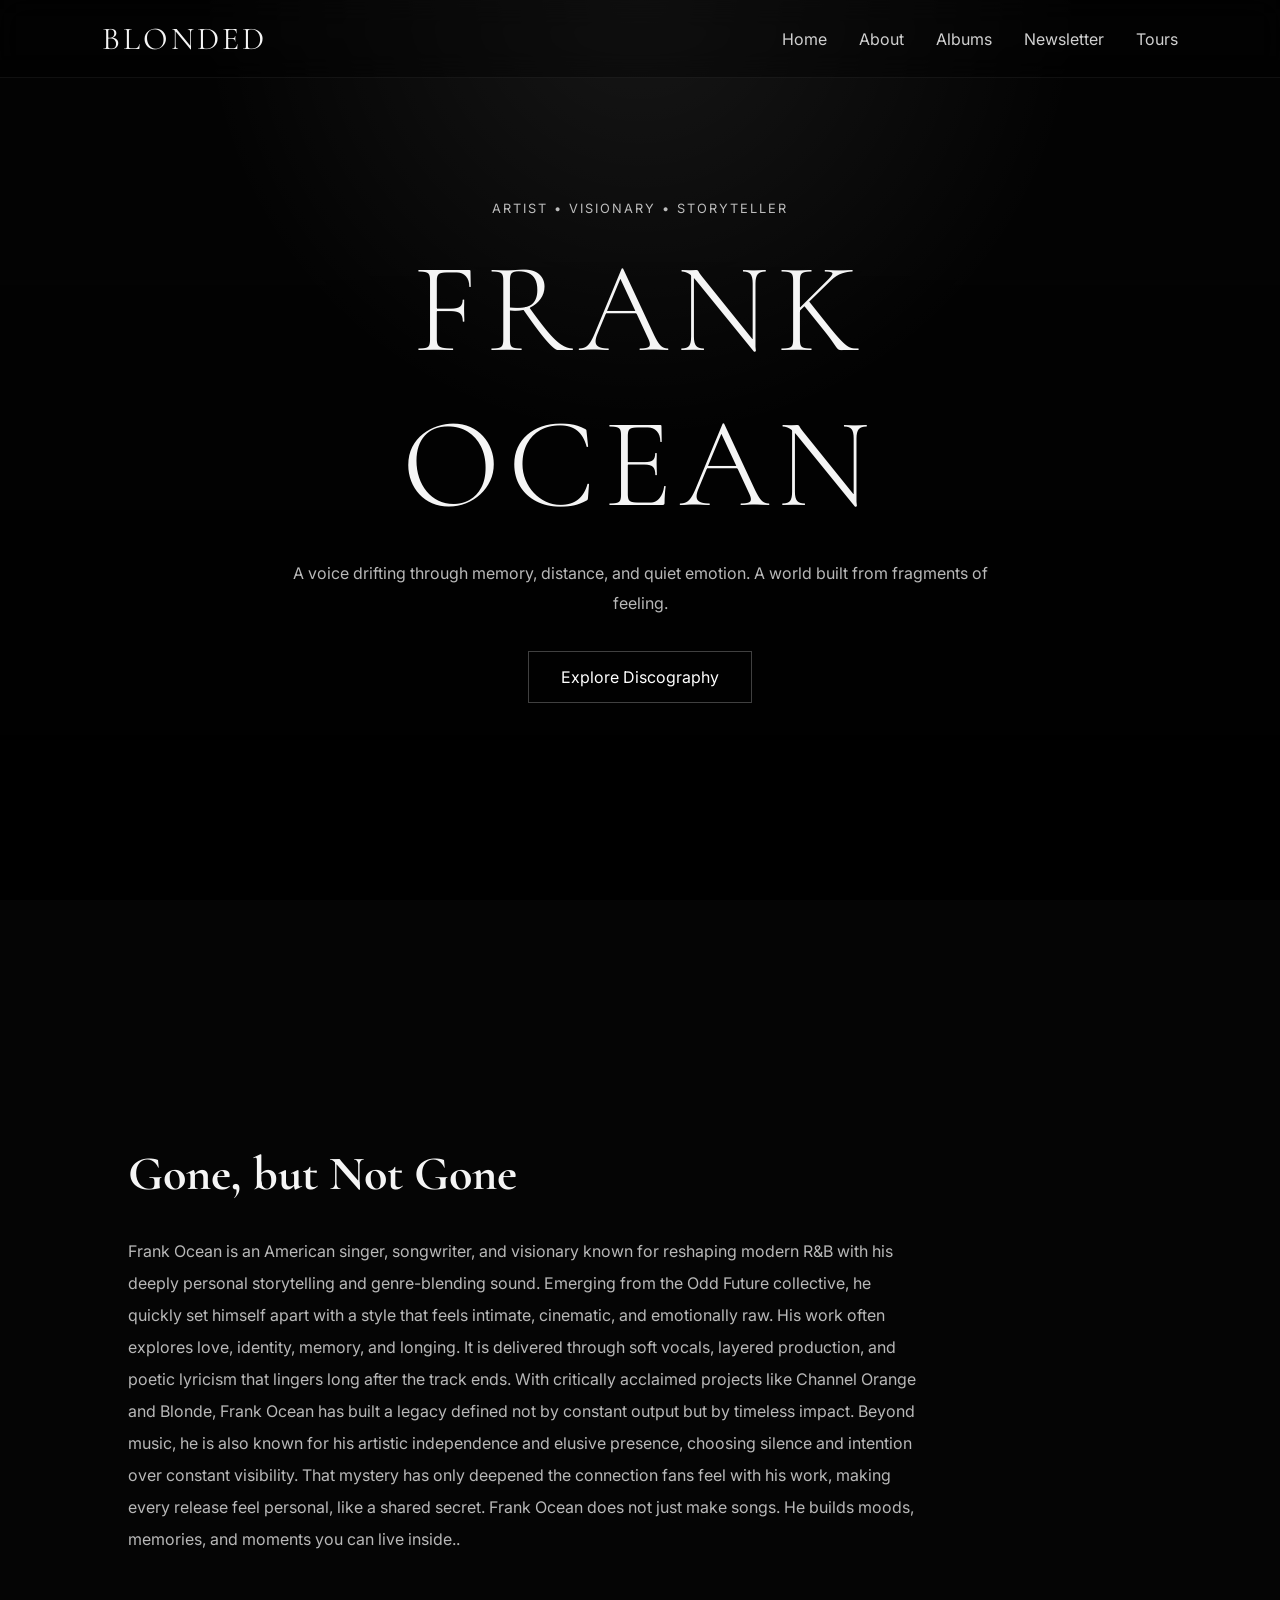
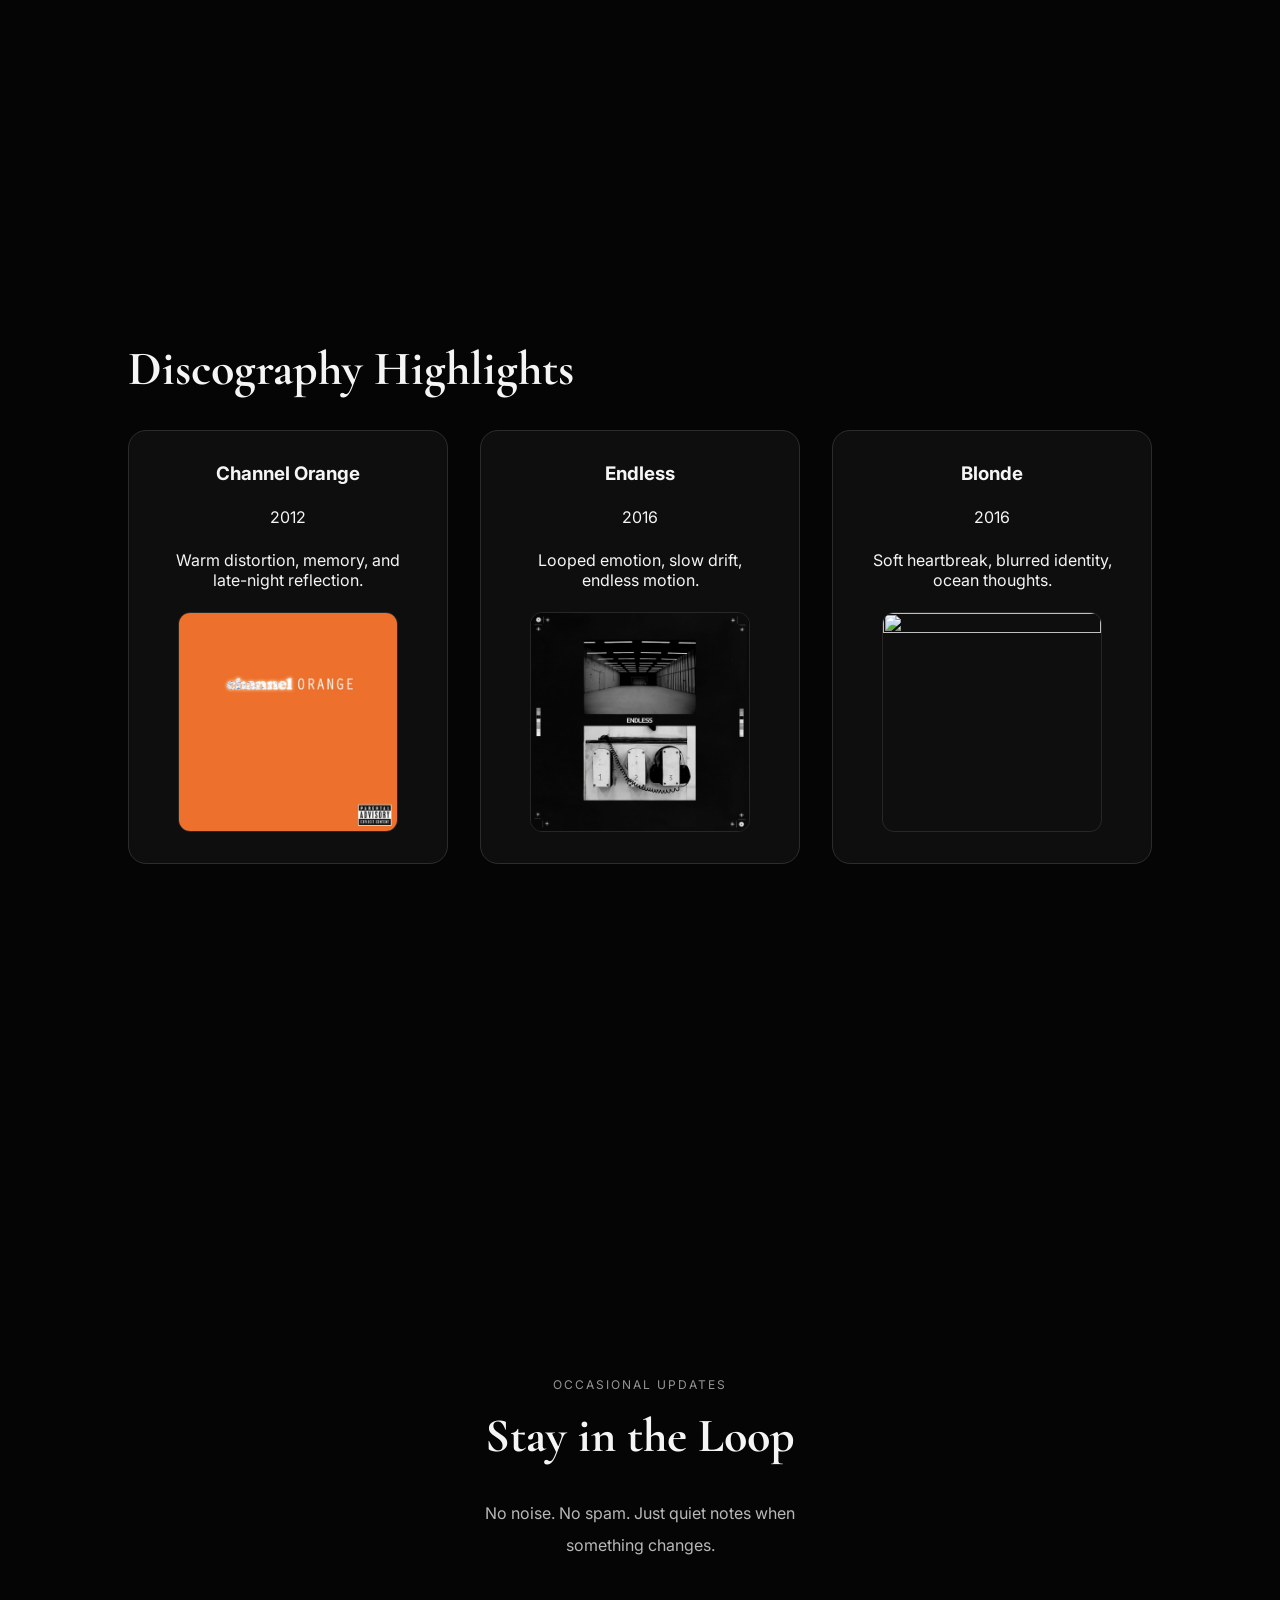
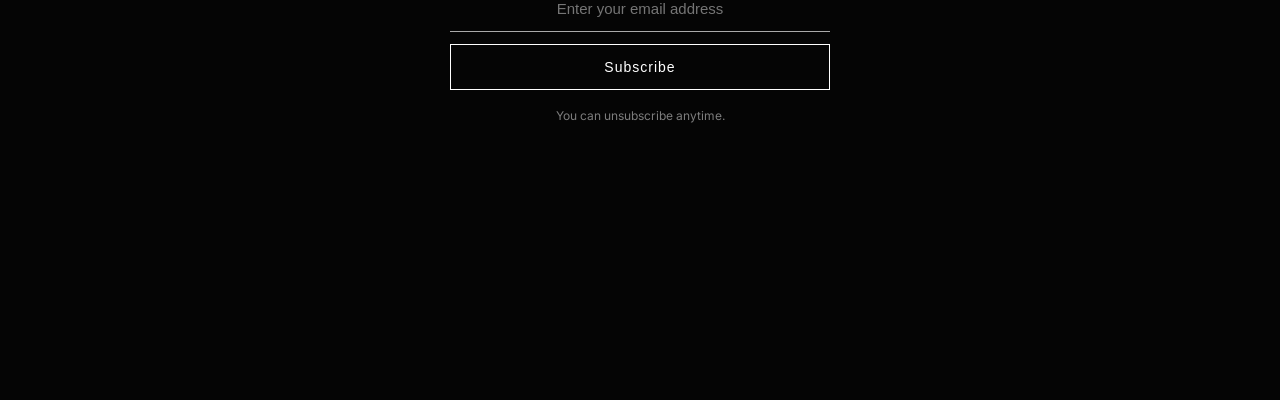
==== commit debeb032: "index.html PIC FIX" ====
--- a/index.html
+++ b/index.html
@@ -85,7 +85,7 @@
         <span>2016</span>
         <p>Looped emotion, slow drift, endless motion.</p>
 
-        <img src="imgs/endless.jpeg" class="album-thumb">
+        <img src="imgs/ENDLESS.jpeg" class="album-thumb">
 
         <div class="tracklist">
 
